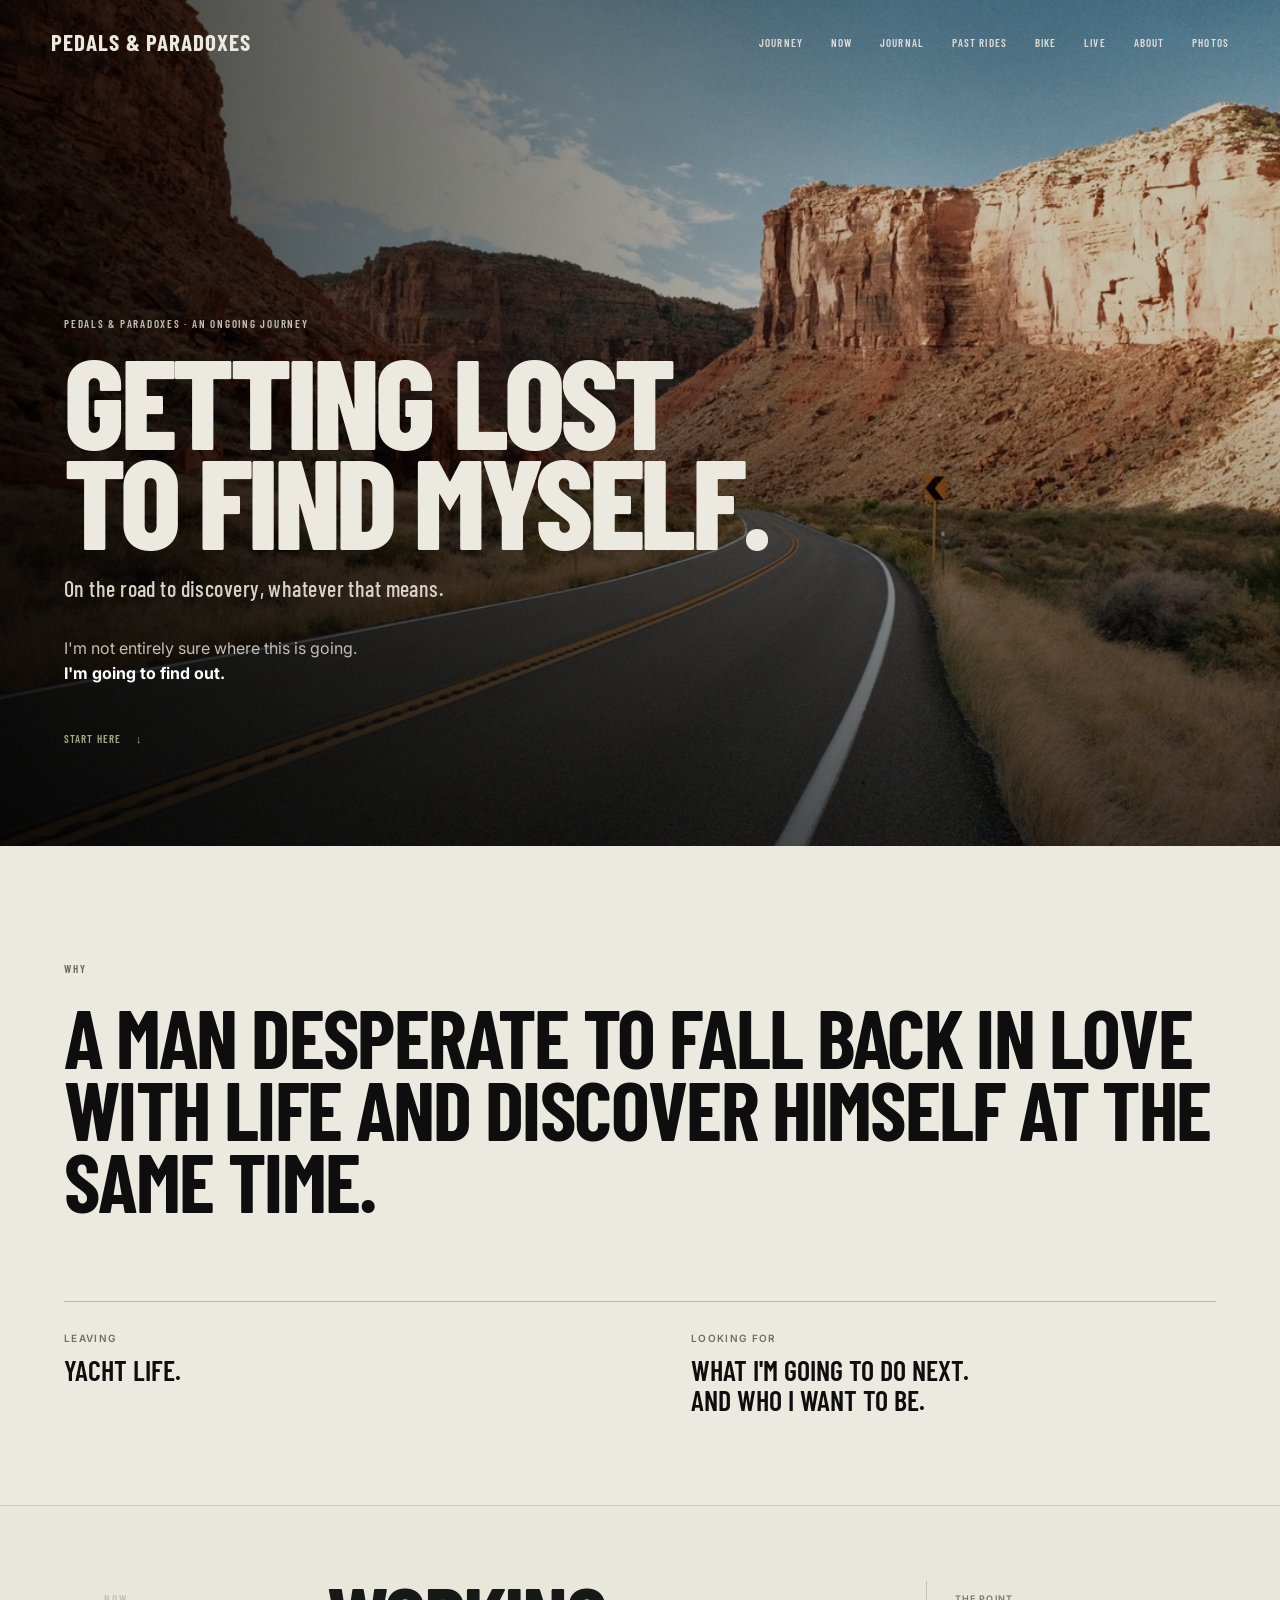
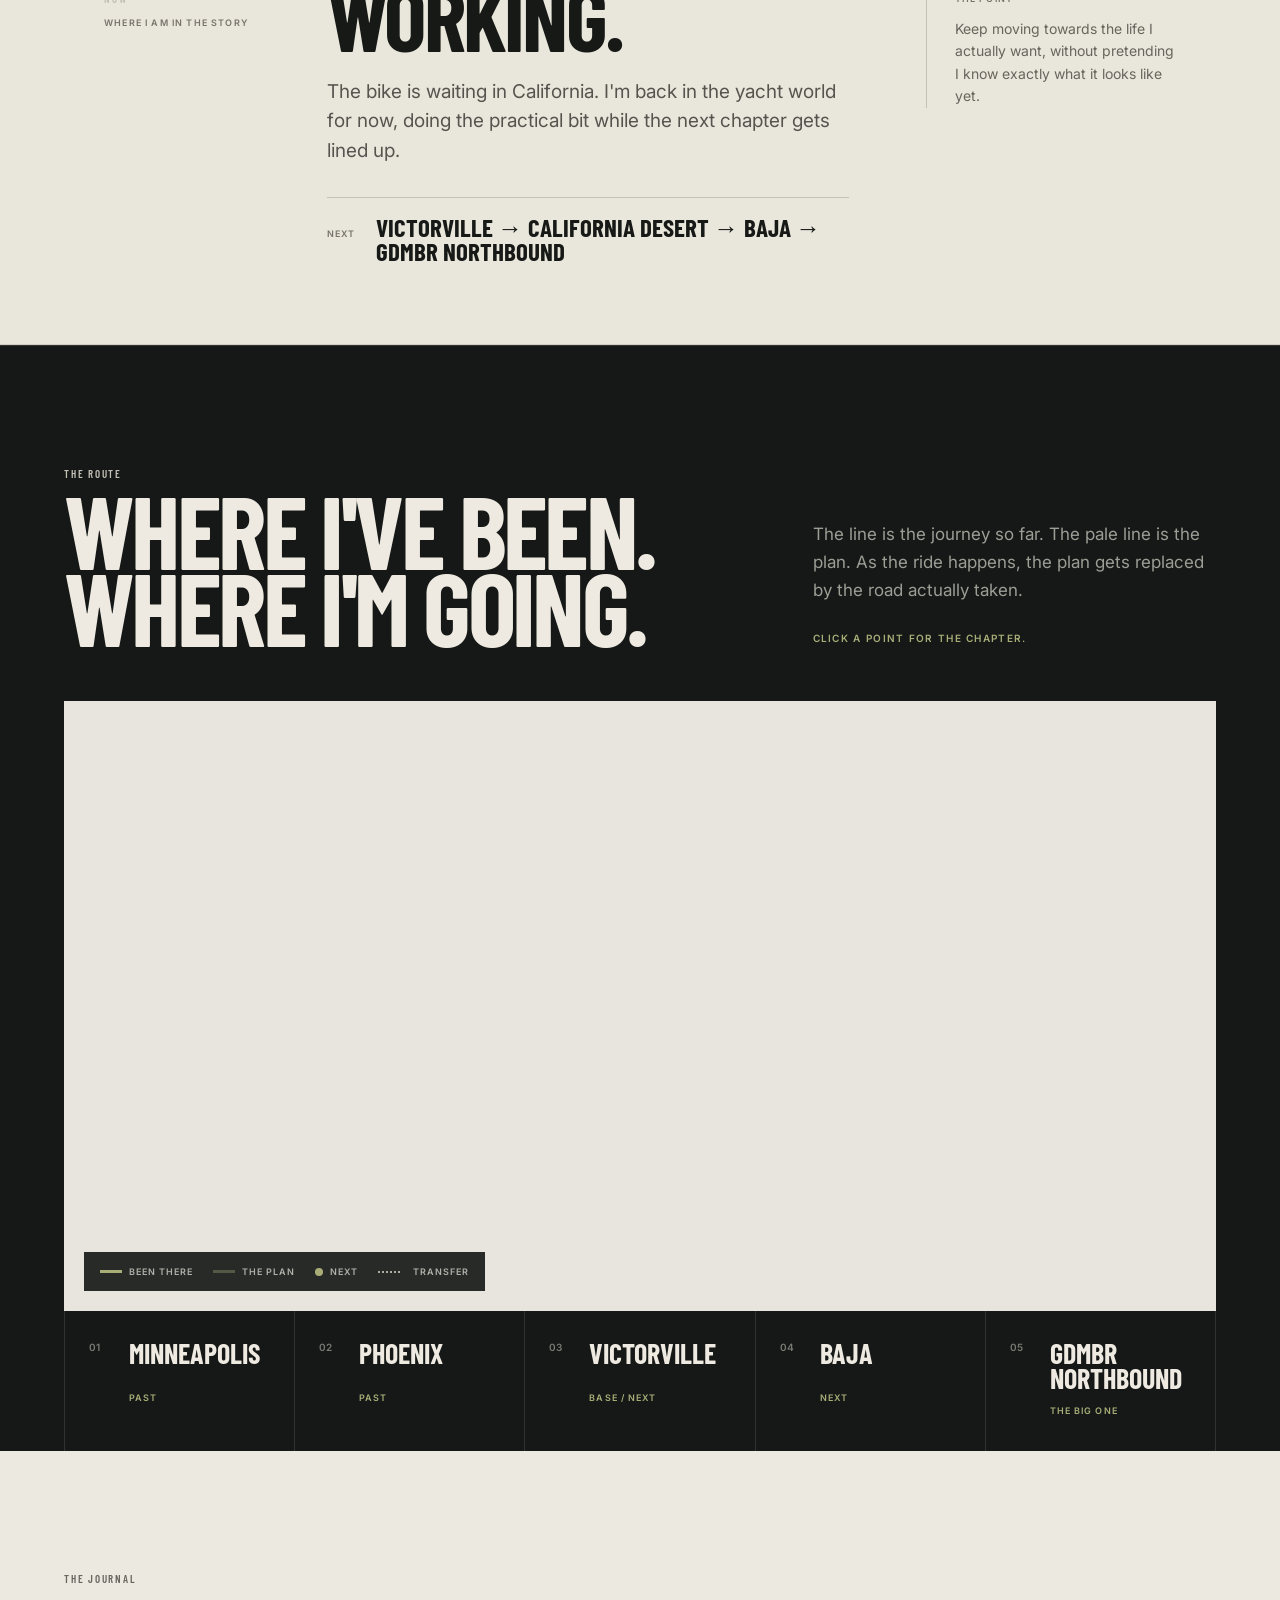
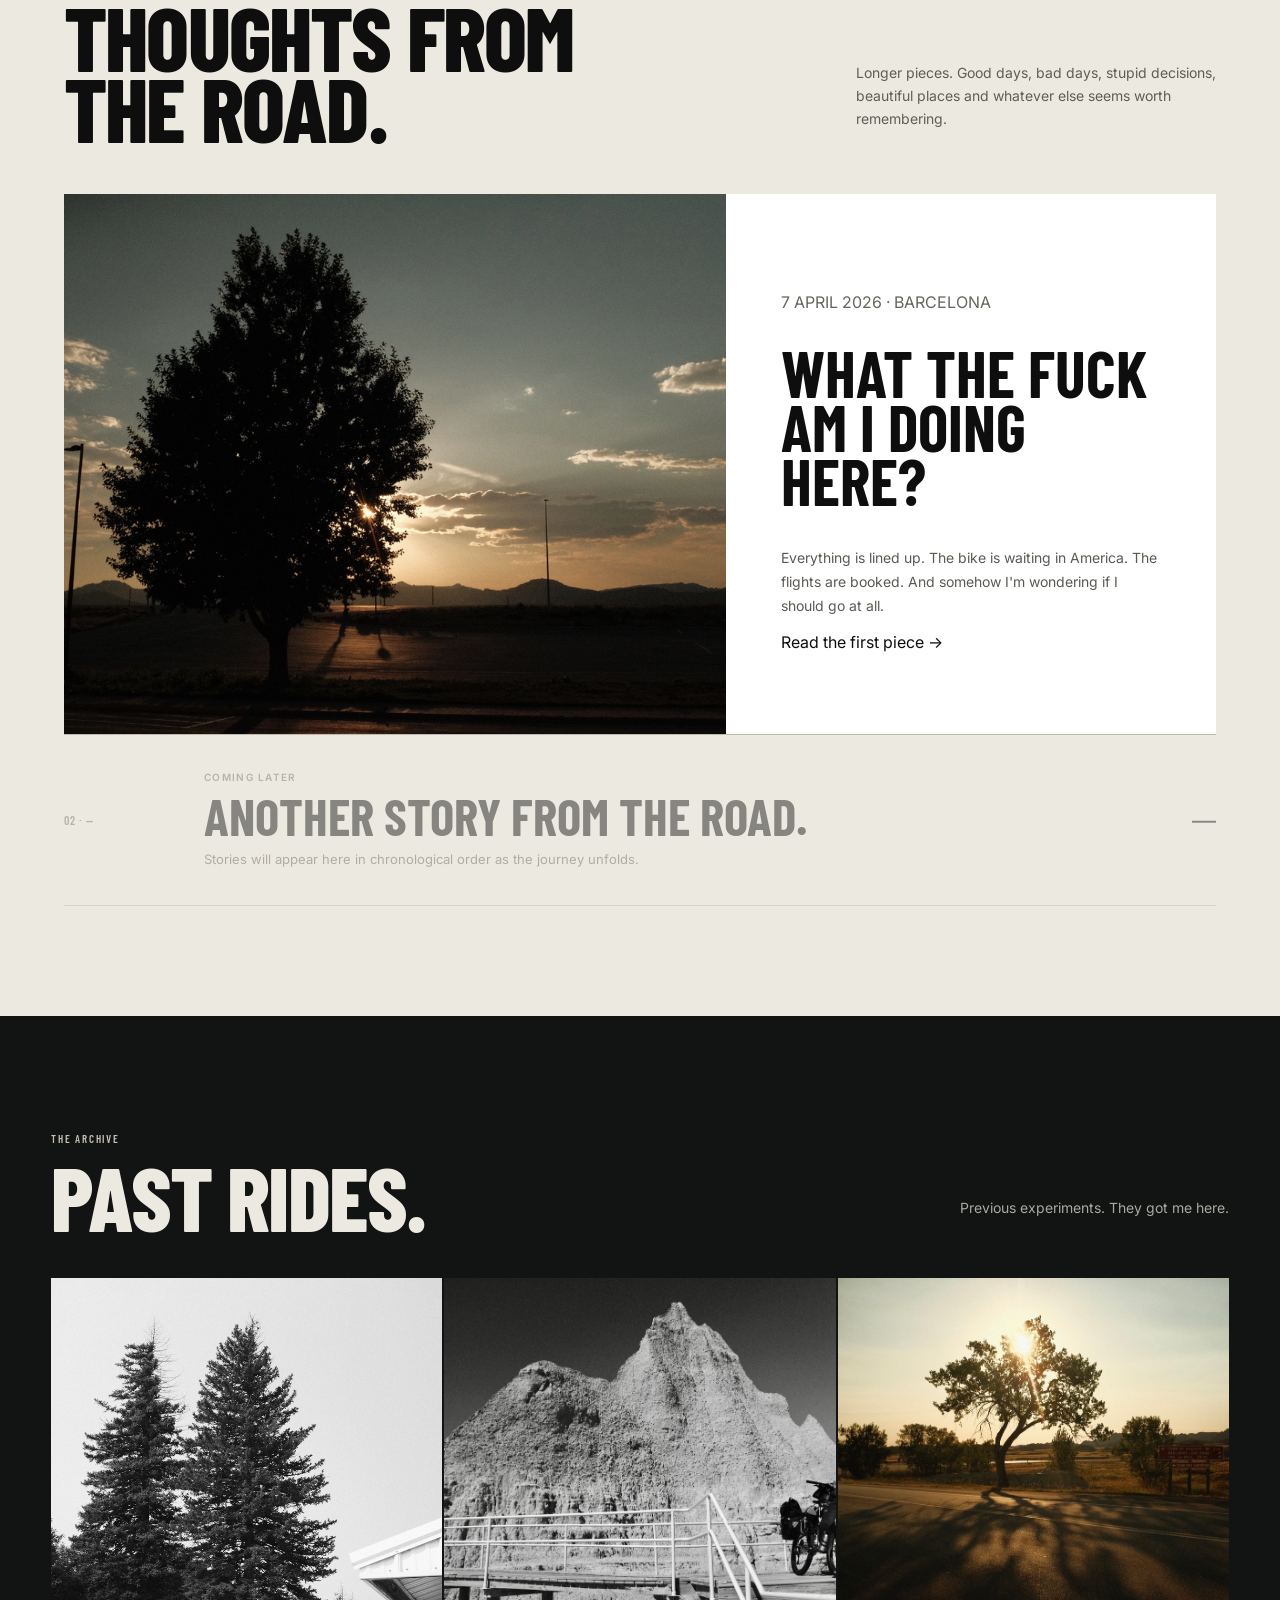
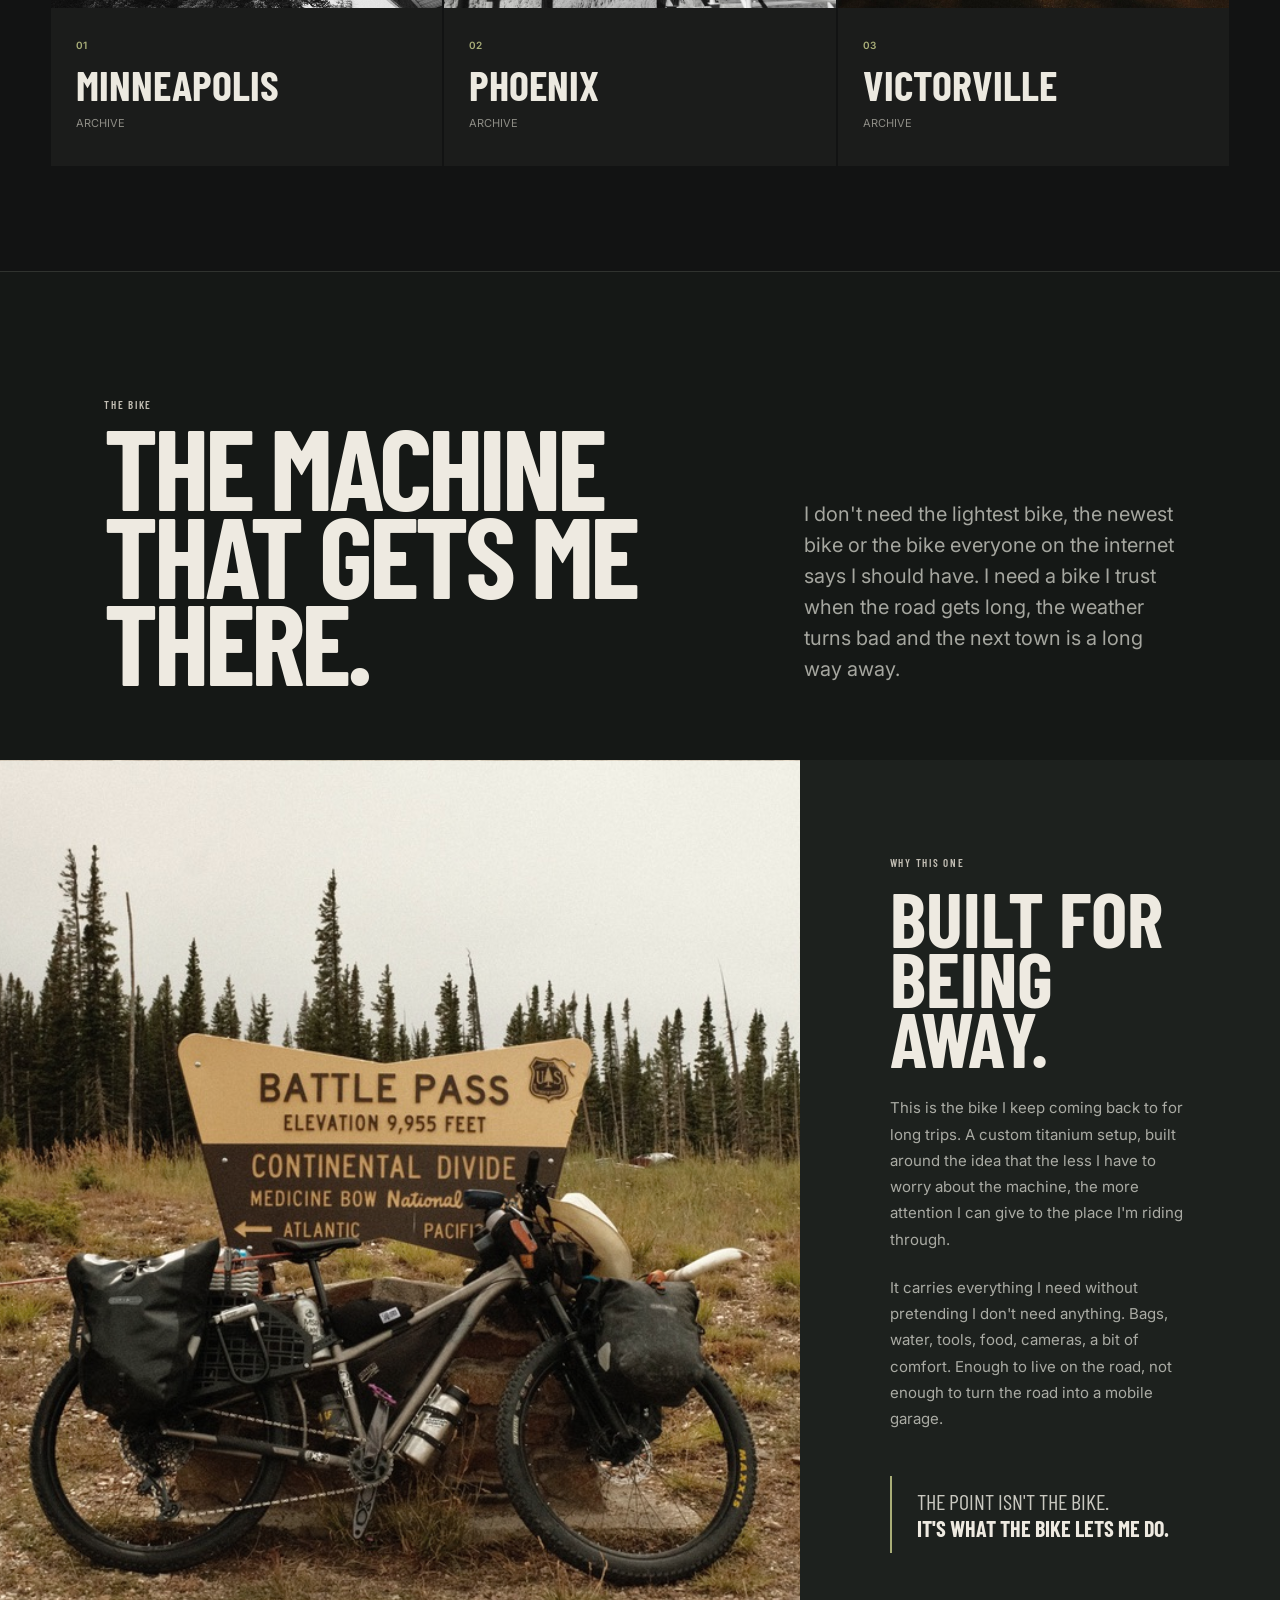
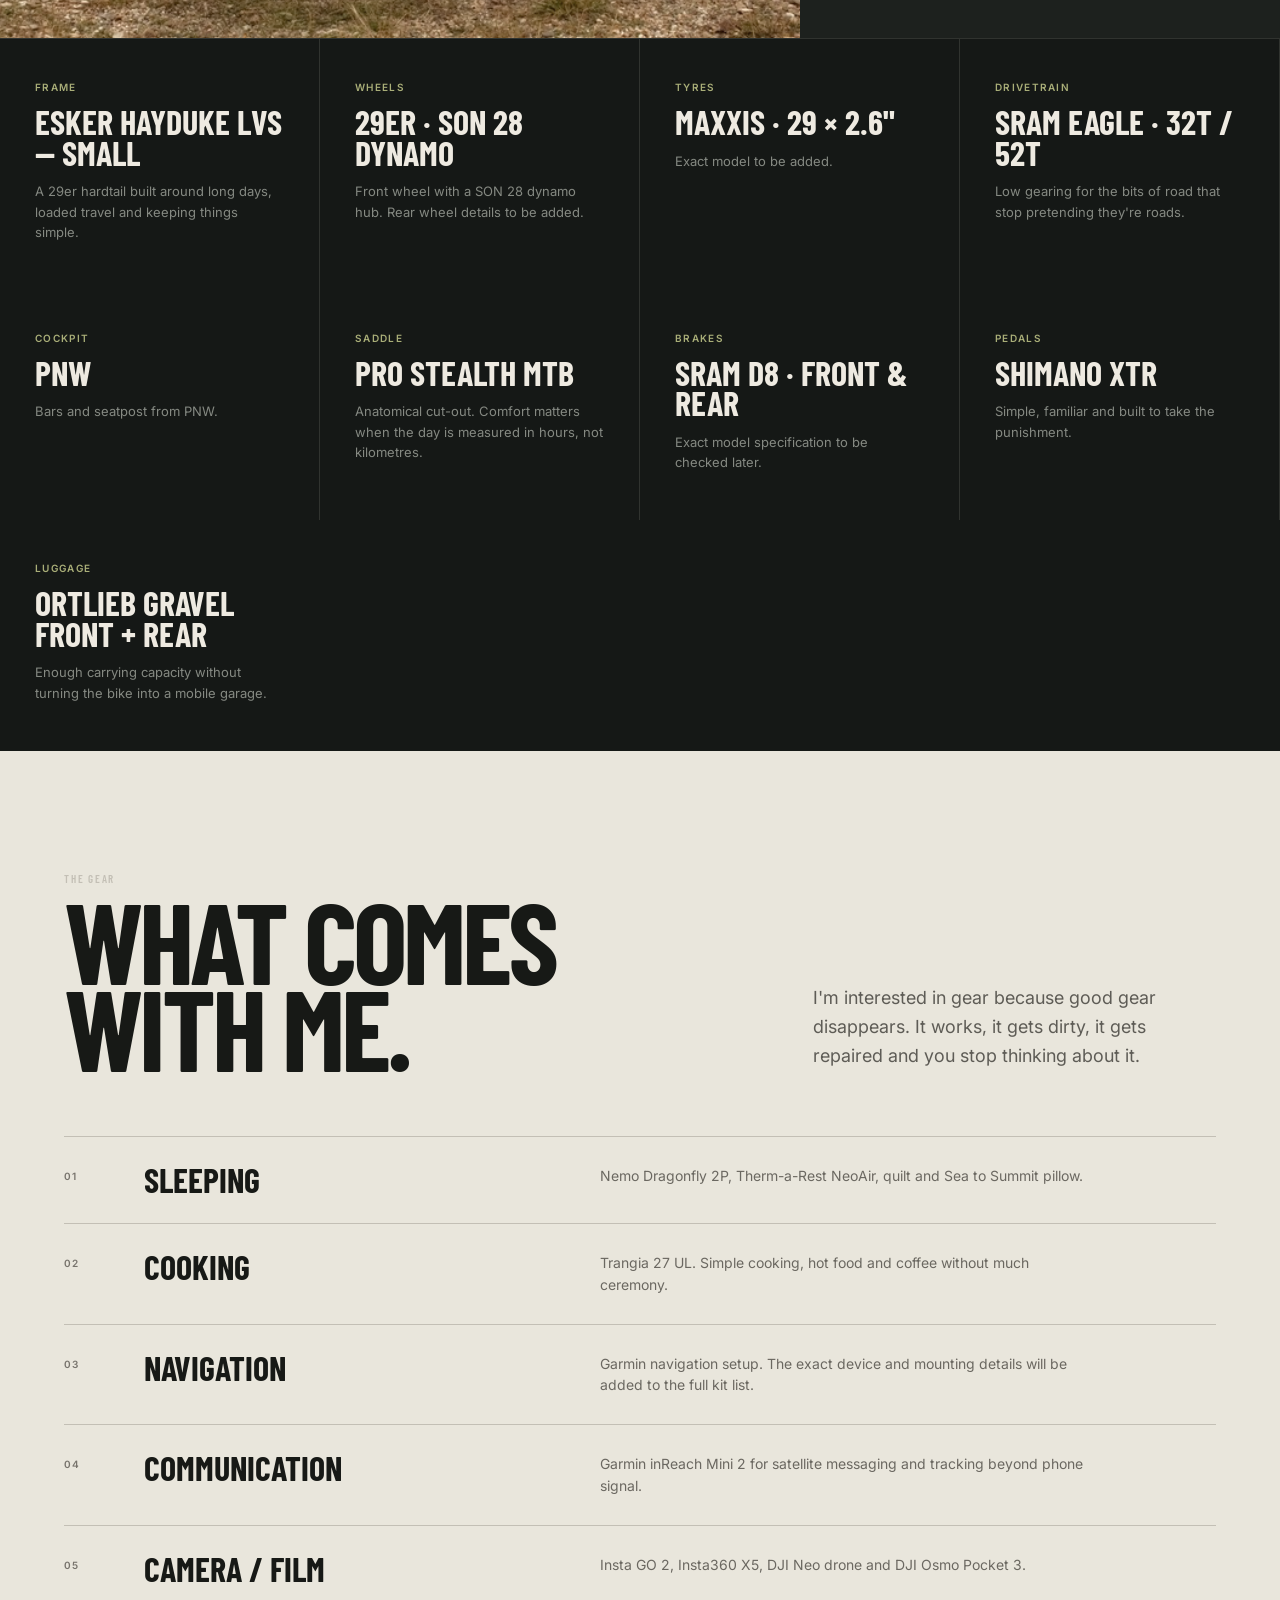
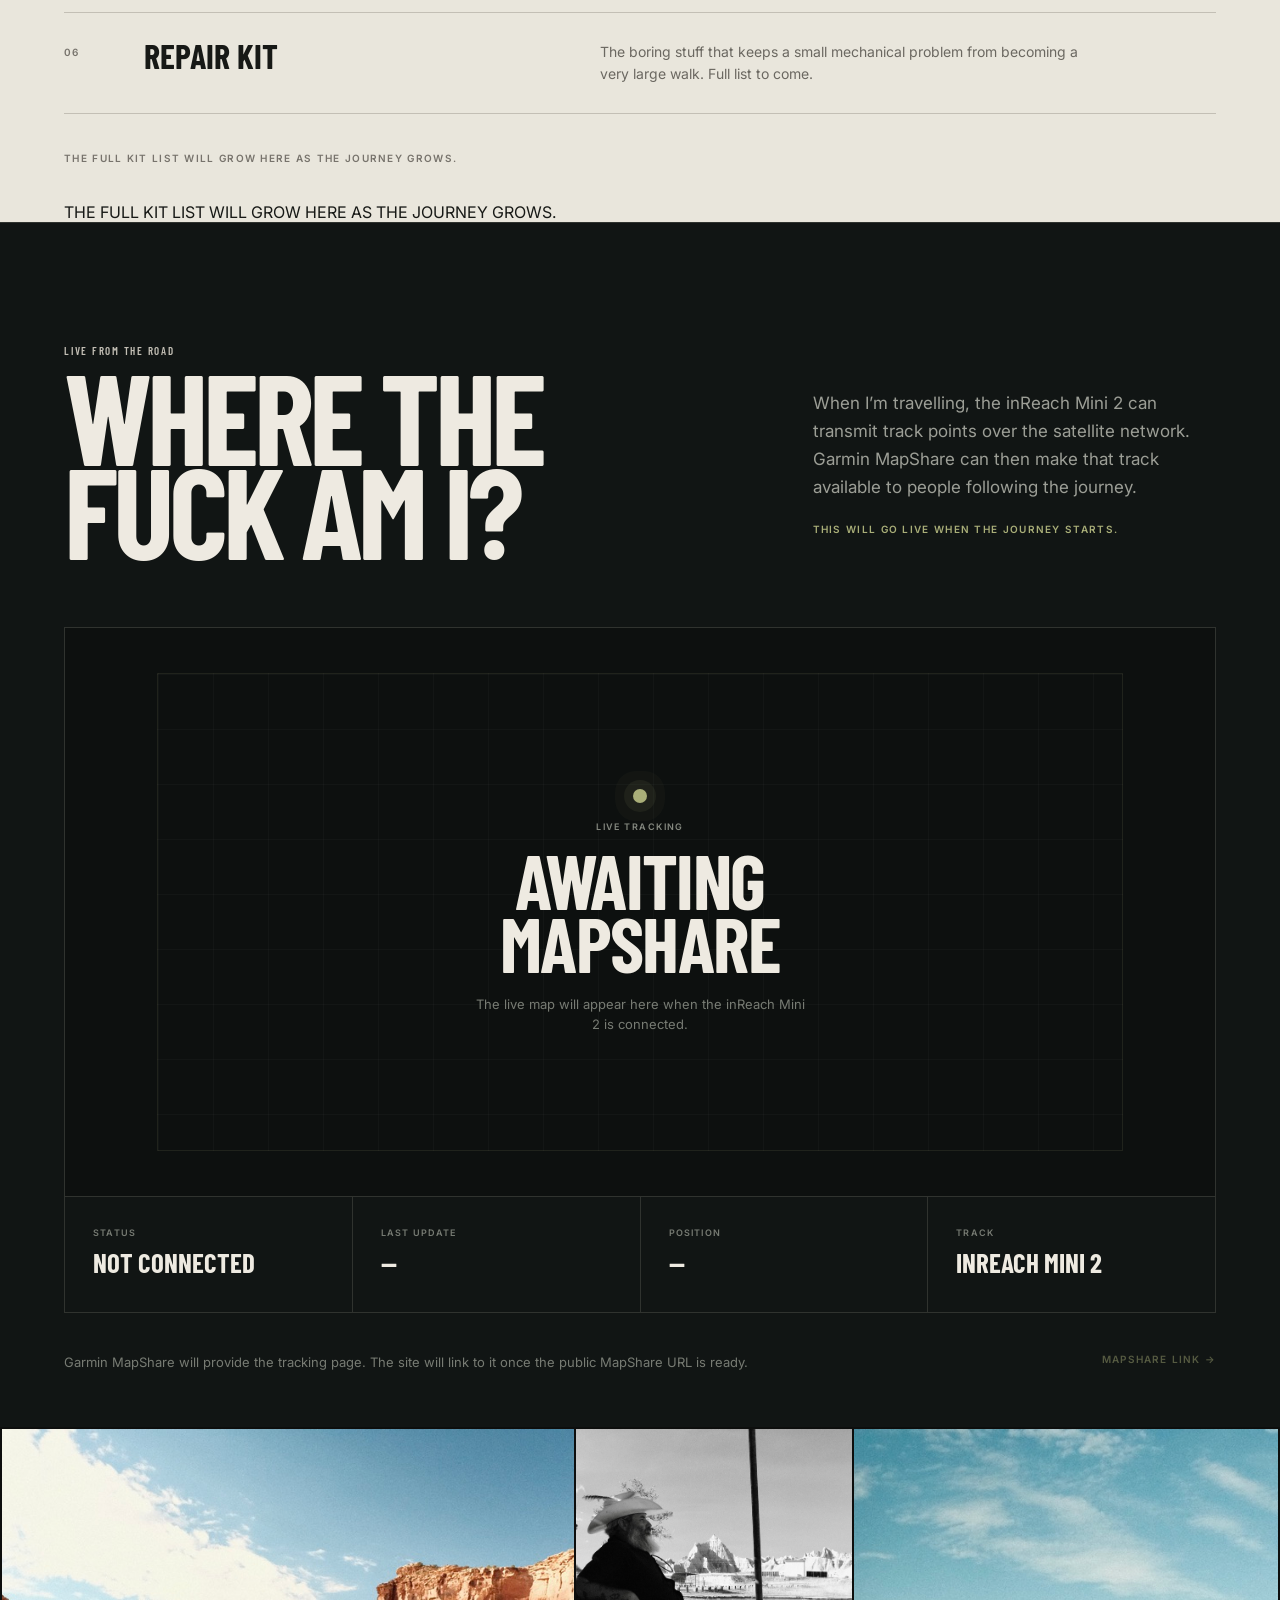
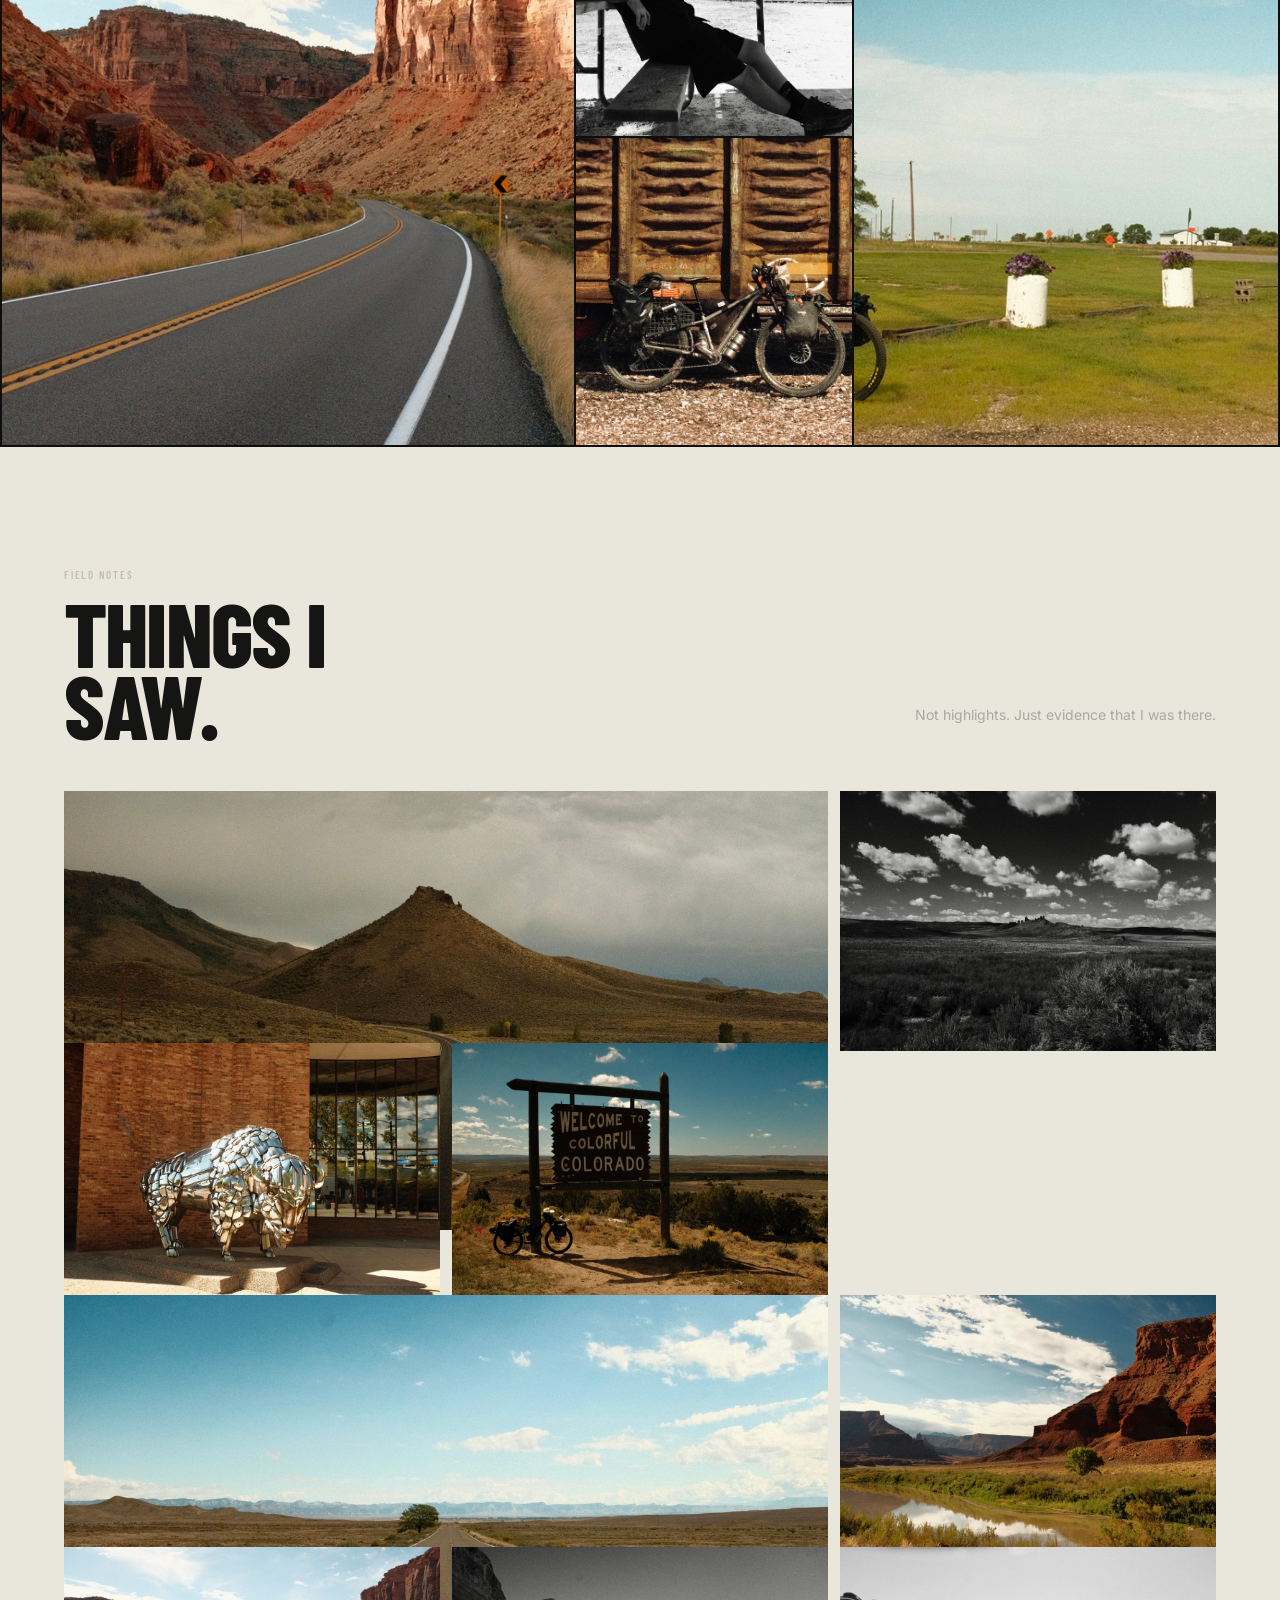
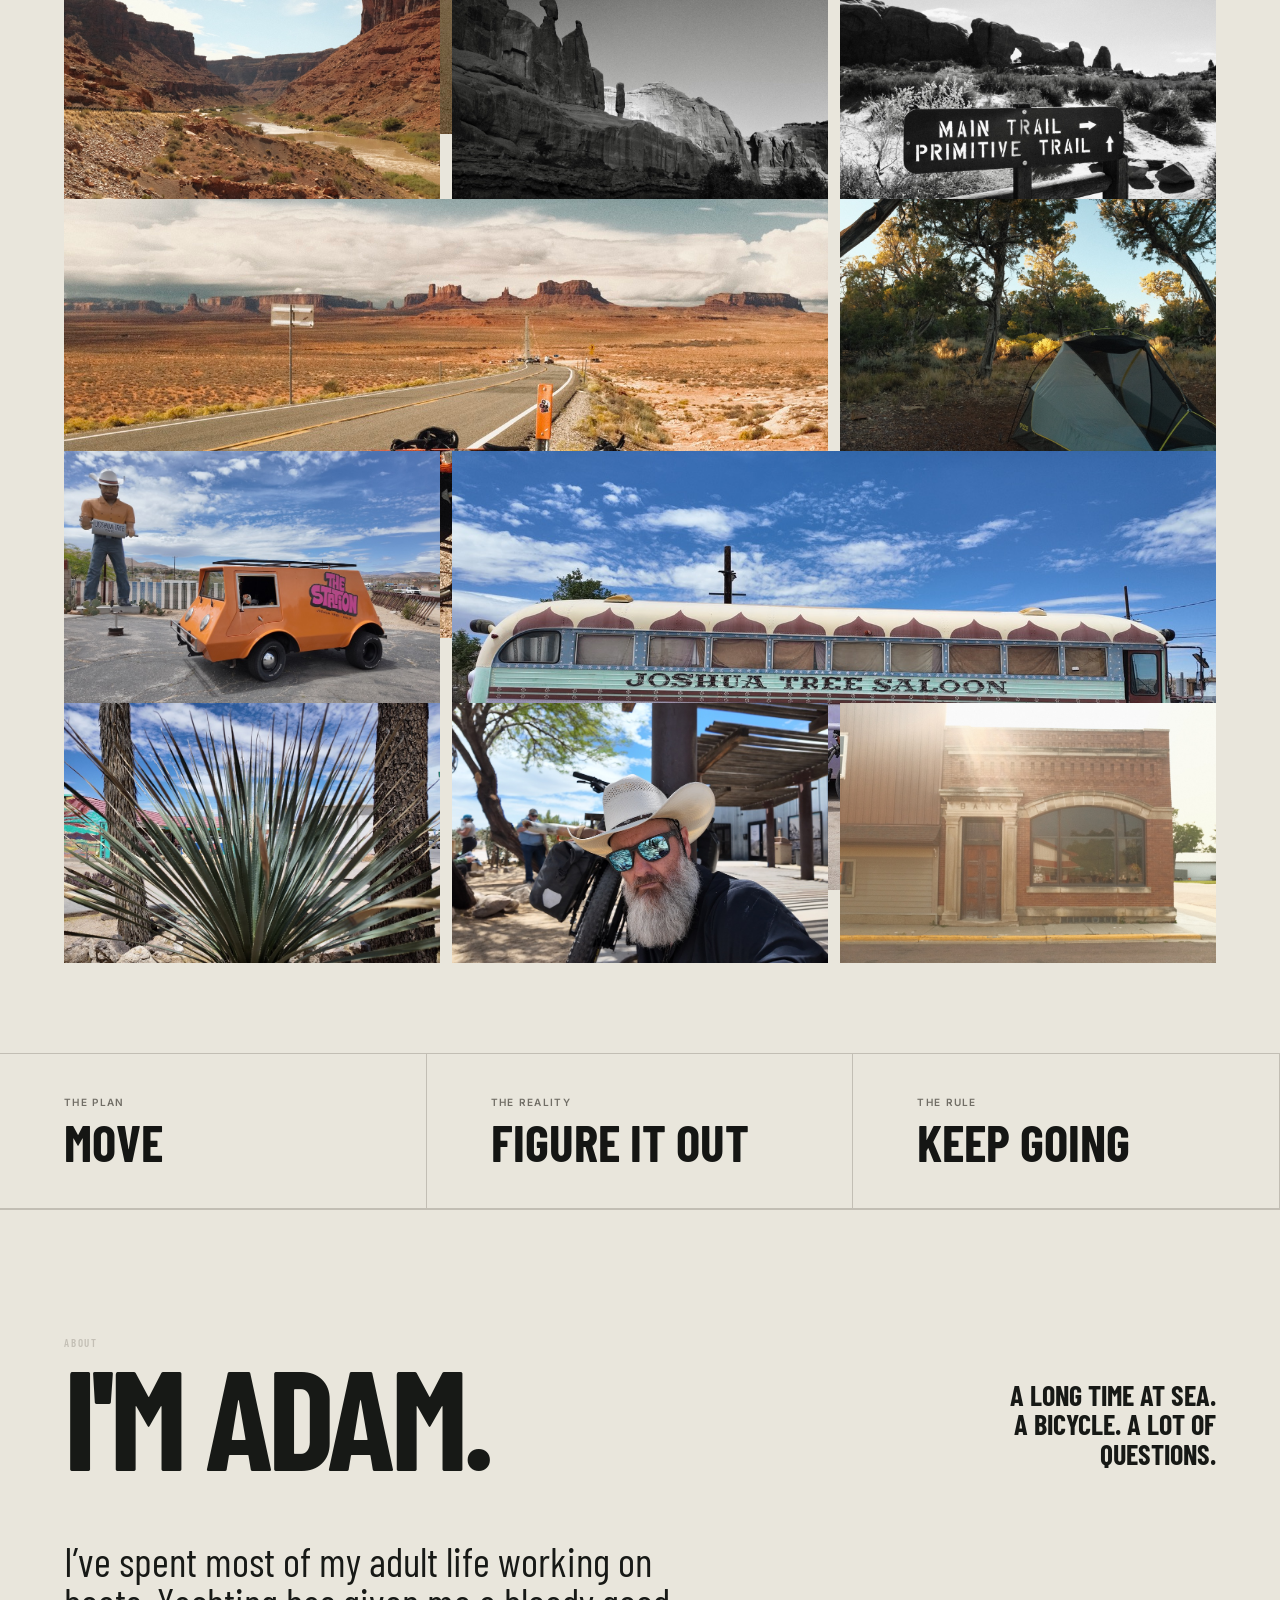
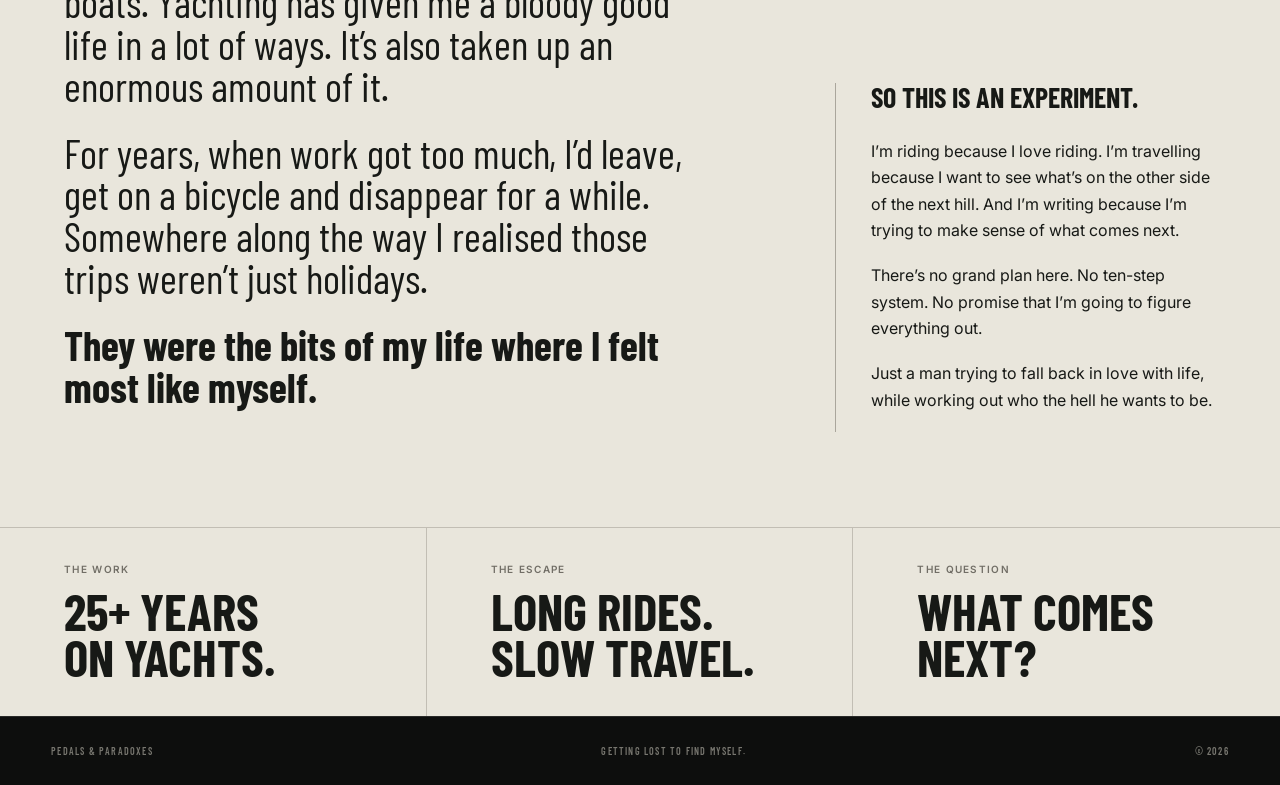
==== index.html @ 7062d507 "v15wis" ====
<!doctype html>
<html lang="en">
<head>
<meta charset="utf-8">
<meta name="viewport" content="width=device-width,initial-scale=1">
<title>Pedals & Paradoxes — Getting Lost to Find Myself</title>
<meta name="description" content="I'm not entirely sure where this is going. I'm going to find out.">
<link rel="stylesheet" href="styles.css">

<link rel="stylesheet" href="https://unpkg.com/leaflet@1.9.4/dist/leaflet.css" integrity="sha256-p4NxAoJBhIIN+hmNHrzRCf9tD/miZyoHS5obTRR9BMY=" crossorigin=""/>
<script src="https://unpkg.com/leaflet@1.9.4/dist/leaflet.js" integrity="sha256-20nQCchB9co0qIjJZRGuk2/Z9VM+kNiyxNV1lvTlZBo=" crossorigin=""></script>

<style>
/* Expanded What I Saw gallery */
.field-grid.expanded-field-grid{
  display:grid;
  grid-template-columns:repeat(3,minmax(0,1fr));
  gap:12px;
}
.expanded-field-grid .field-photo{
  width:100%;
  min-height:260px;
  aspect-ratio:3/2;
  border:0;
  padding:0;
  cursor:pointer;
  background-position:center;
  background-size:cover;
  background-repeat:no-repeat;
  transition:opacity .2s ease,transform .2s ease;
}
.expanded-field-grid .field-photo:hover{opacity:.9;transform:scale(.995)}
.expanded-field-grid .field-photo.wide{grid-column:span 2;aspect-ratio:2/1.15}
.expanded-field-grid .field-photo.tall{grid-row:span 2;aspect-ratio:auto;min-height:532px}
@media(max-width:900px){
  .field-grid.expanded-field-grid{grid-template-columns:repeat(2,minmax(0,1fr))}
  .expanded-field-grid .field-photo.tall{min-height:400px}
}
@media(max-width:600px){
  .field-grid.expanded-field-grid{grid-template-columns:1fr}
  .expanded-field-grid .field-photo.wide{grid-column:auto}
  .expanded-field-grid .field-photo.tall{grid-row:auto;min-height:0}
}
</style>
</head>
<body>
<header class="header">
  <a class="logo" href="#top">PEDALS &amp; PARADOXES</a>
  <nav>
    <a href="#journey-map">Journey</a>
    <a href="#now">Now</a>
    <a href="#journal">Journal</a>
    <a href="#past">Past Rides</a>
    <a href="#bike">Bike</a>
    <a href="#live">Live</a>
    <a href="#about">About</a><a href="#photos">Photos</a>
  </nav>
  <button class="menu" aria-label="Toggle menu" aria-expanded="false">MENU</button>
</header>

<main id="top">
<section class="hero">
  <div class="hero-bg"></div><div class="hero-shade"></div>
  <div class="hero-copy">
    <div class="eyebrow">PEDALS &amp; PARADOXES · AN ONGOING JOURNEY</div>
    <h1>Getting lost<br>to find myself.</h1>
    <p class="subhead">On the road to discovery, whatever that means.</p>
    <p class="intro">I'm not entirely sure where this is going.<br><strong>I'm going to find out.</strong></p>
    <a class="scroll" href="#journey-map">Start here <span>↓</span></a>
  </div>
</section>

<section class="manifesto">
  <p class="eyebrow">Why</p>
  <div class="manifesto-text">
    <p>A man desperate to fall back in love with life and discover himself at the same time.</p>
  </div>
  <div class="split-copy">
    <div><span class="label">LEAVING</span><strong>Yacht life.</strong></div>
    <div><span class="label">LOOKING FOR</span><strong>What I'm going to do next.<br>And who I want to be.</strong></div>
  </div>
</section>
<section class="now" id="now">
  <div class="now-grid">
    <div class="now-label"><p class="eyebrow">Now</p><span>WHERE I AM IN THE STORY</span></div>
    <div class="now-main">
      <p class="now-status">Working.</p>
      <p class="now-copy">The bike is waiting in California. I'm back in the yacht world for now, doing the practical bit while the next chapter gets lined up.</p>
      <div class="now-next">
        <span>NEXT</span>
        <strong>Victorville → California desert → Baja → GDMBR Northbound</strong>
      </div>
    </div>
    <div class="now-side">
      <span>THE POINT</span>
      <p>Keep moving towards the life I actually want, without pretending I know exactly what it looks like yet.</p>
    </div>
  </div>
</section>


<section id="journey-map" class="real-route">
  <div class="route-head">
    <div><p class="eyebrow">The route</p><h2>Where I've been.<br>Where I'm going.</h2></div>
    <div><p>The line is the journey so far. The pale line is the plan. As the ride happens, the plan gets replaced by the road actually taken.</p><span>CLICK A POINT FOR THE CHAPTER.</span></div>
  </div>

  <div class="route-map-wrap">
    <div id="route-map" aria-label="Interactive Pedals and Paradoxes journey map"></div><noscript><p class="map-fallback">The interactive map needs JavaScript. The journey is Minneapolis → Phoenix → Victorville → Baja → GDMBR Northbound.</p></noscript>
    <div class="route-legend">
      <div><i class="legend-past"></i> BEEN THERE</div>
      <div><i class="legend-plan"></i> THE PLAN</div>
      <div><i class="legend-next"></i> NEXT</div><div><i class="legend-transfer"></i> TRANSFER</div>
    </div>
  </div>

  <div class="route-chapters">
    <a href="#journal"><span>01</span><strong>Minneapolis</strong><em>PAST</em></a>
    <a href="#journey-map"><span>02</span><strong>Phoenix</strong><em>PAST</em></a>
    <a href="#journey-map"><span>03</span><strong>Victorville</strong><em>BASE / NEXT</em></a>
    <a href="#journey-map"><span>04</span><strong>Baja</strong><em>NEXT</em></a>
    <a href="#journey-map"><span>05</span><strong>GDMBR Northbound</strong><em>THE BIG ONE</em></a>
  </div>
</section>

<section class="journal" id="journal">
  <div class="journal-heading">
    <div><p class="eyebrow">The journal</p><h2>Thoughts from<br>the road.</h2></div>
    <p>Longer pieces. Good days, bad days, stupid decisions, beautiful places and whatever else seems worth remembering.</p>
  </div>
  <a class="featured-entry" href="journal/first-mile.html">
    <div class="entry-image real-photo" style="background-image:url('images/10.jpg')"></div>
    <div class="entry-copy"><p class="meta">7 APRIL 2026 · BARCELONA</p><h3>What the fuck am I doing here?</h3><p>Everything is lined up. The bike is waiting in America. The flights are booked. And somehow I'm wondering if I should go at all.</p><span>Read the first piece →</span></div>
  </a>
  <div class="journal-list">
    <div class="journal-row coming"><div class="journal-date">02 · —</div><div class="journal-row-main"><p class="meta">COMING LATER</p><h3>Another story from the road.</h3><p>Stories will appear here in chronological order as the journey unfolds.</p></div><div class="journal-arrow">—</div></div>
  </div>
</section>

<section class="past" id="past">
  <div class="section-top">
    <div><p class="eyebrow">The archive</p><h2>Past rides.</h2></div>
    <p class="section-note">Previous experiments. They got me here.</p>
  </div>
  <div class="past-grid">
    <article><div class="past-image" style="background-image:url('images/06.jpg')"></div><div class="past-copy"><span>01</span><h3>Minneapolis</h3><p>Archive</p></div></article>
    <article><div class="past-image" style="background-image:url('images/03.jpg')"></div><div class="past-copy"><span>02</span><h3>Phoenix</h3><p>Archive</p></div></article>
    <article><div class="past-image" style="background-image:url('images/08.jpg')"></div><div class="past-copy"><span>03</span><h3>Victorville</h3><p>Archive</p></div></article>
  </div>
</section>

<section class="feature-sections">
  <section id="bike" class="bike-page">
  <div class="bike-head">
    <div>
      <p class="eyebrow">The bike</p>
      <h2>The machine<br>that gets me there.</h2>
    </div>
    <p class="bike-intro">I don't need the lightest bike, the newest bike or the bike everyone on the internet says I should have. I need a bike I trust when the road gets long, the weather turns bad and the next town is a long way away.</p>
  </div>

  <div class="bike-hero-grid">
    <div class="bike-hero-image" style="background-image:url('[data-uri]')"></div>
    <div class="bike-story">
      <p class="eyebrow">Why this one</p>
      <h3>Built for<br>being away.</h3>
      <p>This is the bike I keep coming back to for long trips. A custom titanium setup, built around the idea that the less I have to worry about the machine, the more attention I can give to the place I'm riding through.</p>
      <p>It carries everything I need without pretending I don't need anything. Bags, water, tools, food, cameras, a bit of comfort. Enough to live on the road, not enough to turn the road into a mobile garage.</p>
      <p class="bike-quote">The point isn't the bike.<br><strong>It's what the bike lets me do.</strong></p>
    </div>
  </div>

  <div class="bike-specs">
    <div><span>FRAME</span><strong>Esker Hayduke LVS — Small</strong><p>A 29er hardtail built around long days, loaded travel and keeping things simple.</p></div>
    <div><span>WHEELS</span><strong>29er · SON 28 dynamo</strong><p>Front wheel with a SON 28 dynamo hub. Rear wheel details to be added.</p></div>
    <div><span>TYRES</span><strong>Maxxis · 29 × 2.6"</strong><p>Exact model to be added.</p></div>
    <div><span>DRIVETRAIN</span><strong>SRAM Eagle · 32T / 52T</strong><p>Low gearing for the bits of road that stop pretending they're roads.</p></div>
    <div><span>COCKPIT</span><strong>PNW</strong><p>Bars and seatpost from PNW.</p></div>
    <div><span>SADDLE</span><strong>Pro Stealth MTB</strong><p>Anatomical cut-out. Comfort matters when the day is measured in hours, not kilometres.</p></div>
    <div><span>BRAKES</span><strong>SRAM D8 · front &amp; rear</strong><p>Exact model specification to be checked later.</p></div>
    <div><span>PEDALS</span><strong>Shimano XTR</strong><p>Simple, familiar and built to take the punishment.</p></div>
    <div><span>LUGGAGE</span><strong>Ortlieb Gravel Front + Rear</strong><p>Enough carrying capacity without turning the bike into a mobile garage.</p></div>
  </div>

  <div class="gear-section" id="gear">
    <div class="gear-heading">
      <div><p class="eyebrow">The gear</p><h3>What comes<br>with me.</h3></div>
      <p>I'm interested in gear because good gear disappears. It works, it gets dirty, it gets repaired and you stop thinking about it.</p>
    </div>
    <div class="gear-list">
      <div class="gear-row"><span>01</span><strong>Sleeping</strong><p>Nemo Dragonfly 2P, Therm-a-Rest NeoAir, quilt and Sea to Summit pillow.</p></div>
      <div class="gear-row"><span>02</span><strong>Cooking</strong><p>Trangia 27 UL. Simple cooking, hot food and coffee without much ceremony.</p></div>
      <div class="gear-row"><span>03</span><strong>Navigation</strong><p>Garmin navigation setup. The exact device and mounting details will be added to the full kit list.</p></div>
      <div class="gear-row"><span>04</span><strong>Communication</strong><p>Garmin inReach Mini 2 for satellite messaging and tracking beyond phone signal.</p></div>
      <div class="gear-row"><span>05</span><strong>Camera / film</strong><p>Insta GO 2, Insta360 X5, DJI Neo drone and DJI Osmo Pocket 3.</p></div>
      <div class="gear-row"><span>06</span><strong>Repair kit</strong><p>The boring stuff that keeps a small mechanical problem from becoming a very large walk. Full list to come.</p></div>
    </div>
    <div class="gear-footer">THE FULL KIT LIST WILL GROW HERE AS THE JOURNEY GROWS.</div>THE FULL KIT LIST WILL GROW HERE AS THE JOURNEY GROWS.</div>
  </div>
</section>


<section id="live" class="live-page">
  <div class="live-head">
    <div><p class="eyebrow">Live from the road</p><h2>Where the<br>fuck am I?</h2></div>
    <div class="live-copy">
      <p>When I’m travelling, the inReach Mini 2 can transmit track points over the satellite network. Garmin MapShare can then make that track available to people following the journey.</p>
      <p class="live-note">THIS WILL GO LIVE WHEN THE JOURNEY STARTS.</p>
    </div>
  </div>
  <div class="live-map live-awaiting" aria-label="Live tracking is not connected yet">
    <div class="live-awaiting-inner">
      <div class="live-pulse" aria-hidden="true"></div>
      <span>LIVE TRACKING</span>
      <strong>AWAITING MAPSHARE</strong>
      <p>The live map will appear here when the inReach Mini 2 is connected.</p>
    </div>
  </div>
  <div class="live-stats">
    <div><span>STATUS</span><strong>NOT CONNECTED</strong></div><div><span>LAST UPDATE</span><strong>—</strong></div>
    <div><span>POSITION</span><strong>—</strong></div><div><span>TRACK</span><strong>INREACH MINI 2</strong></div>
  </div>
  <div class="live-footer"><p>Garmin MapShare will provide the tracking page. The site will link to it once the public MapShare URL is ready.</p><a href="#" onclick="return false;" aria-disabled="true">MAPSHARE LINK →</a></div>
</section>
</section>

<section class="photo-strip">
  <div class="photo-wide" style="background-image:url('images/01.jpg')"></div>
  <div class="photo-stack"><div style="background-image:url('images/04.jpg')"></div><div style="background-image:url('images/05.jpg')"></div></div>
  <div class="photo-wide photo-wide-alt" style="background-image:url('images/13.jpg')"></div>
</section>

<section class="field-notes" id="photos">
  <div class="section-top"><div><p class="eyebrow">Field notes</p><h2>Things I<br>saw.</h2></div><p class="section-note">Not highlights. Just evidence that I was there.</p></div>
  <div class="field-grid expanded-field-grid">
    <button class="field-photo wide" data-full="images/what-i-saw-01.jpg" style="background-image:url('images/what-i-saw-01.jpg')" aria-label="Open photograph of an empty road through high desert"></button>
    <button class="field-photo" data-full="images/what-i-saw-02.jpg" style="background-image:url('images/what-i-saw-02.jpg')" aria-label="Open black and white photograph of desert landscape"></button>
    <button class="field-photo" data-full="images/what-i-saw-03.jpg" style="background-image:url('images/what-i-saw-03.jpg')" aria-label="Open photograph of a buffalo sculpture in the city"></button>
    <button class="field-photo" data-full="images/what-i-saw-04.jpg" style="background-image:url('images/what-i-saw-04.jpg')" aria-label="Open photograph of a Colorado roadside sign and bicycle"></button>
    <button class="field-photo wide" data-full="images/what-i-saw-05.jpg" style="background-image:url('images/what-i-saw-05.jpg')" aria-label="Open photograph of a long road across the high desert"></button>
    <button class="field-photo" data-full="images/what-i-saw-06.jpg" style="background-image:url('images/what-i-saw-06.jpg')" aria-label="Open photograph of red canyon cliffs and river"></button>
    <button class="field-photo" data-full="images/what-i-saw-07.jpg" style="background-image:url('images/what-i-saw-07.jpg')" aria-label="Open photograph of a red rock canyon and river valley"></button>
    <button class="field-photo" data-full="images/what-i-saw-08.jpg" style="background-image:url('images/what-i-saw-08.jpg')" aria-label="Open black and white photograph of desert rock formations"></button>
    <button class="field-photo" data-full="images/what-i-saw-09.jpg" style="background-image:url('images/what-i-saw-09.jpg')" aria-label="Open black and white photograph of a desert trail sign"></button>
    <button class="field-photo wide" data-full="images/what-i-saw-10.jpg" style="background-image:url('images/what-i-saw-10.jpg')" aria-label="Open photograph of the loaded bicycle with Monument Valley in the distance"></button>
    <button class="field-photo" data-full="images/what-i-saw-11.jpg" style="background-image:url('images/what-i-saw-11.jpg')" aria-label="Open photograph of a campsite and tent among desert trees"></button>
    <button class="field-photo" data-full="images/what-i-saw-12.jpg" style="background-image:url('images/what-i-saw-12.jpg')" aria-label="Open photograph of a roadside sculpture and orange van in Joshua Tree"></button>
    <button class="field-photo wide" data-full="images/what-i-saw-13.jpg" style="background-image:url('images/what-i-saw-13.jpg')" aria-label="Open photograph of the Joshua Tree Saloon bus and loaded bicycle"></button>
    <button class="field-photo" data-full="images/what-i-saw-14.jpg" style="background-image:url('images/what-i-saw-14.jpg')" aria-label="Open photograph of a desert plant and street corner"></button>
    <button class="field-photo" data-full="images/what-i-saw-15.jpg" style="background-image:url('images/what-i-saw-15.jpg')" aria-label="Open self portrait beside the loaded bicycle"></button>
    <button class="field-photo" data-full="images/what-i-saw-16.jpg" style="background-image:url('images/what-i-saw-16.jpg')" aria-label="Open photograph of a historic brick bank building"></button>
  </div>
</section>
<div class="lightbox" aria-hidden="true"><button class="lightbox-close" aria-label="Close photograph">×</button><img src="" alt=""></div>

<section class="snapshot">
<div><span>THE PLAN</span><strong>MOVE</strong></div>
<div><span>THE REALITY</span><strong>FIGURE IT OUT</strong></div>
<div><span>THE RULE</span><strong>KEEP GOING</strong></div>
</section>

<section class="about" id="about">
  <div class="about-top">
    <div>
      <p class="eyebrow">About</p>
      <h2>I'm Adam.</h2>
    </div>
    <p class="about-kicker">A long time at sea.<br>A bicycle. A lot of questions.</p>
  </div>

  <div class="about-body">
    <div class="about-lead">
      <p>I’ve spent most of my adult life working on boats. Yachting has given me a bloody good life in a lot of ways. It’s also taken up an enormous amount of it.</p>
      <p>For years, when work got too much, I’d leave, get on a bicycle and disappear for a while. Somewhere along the way I realised those trips weren’t just holidays.</p>
      <p><strong>They were the bits of my life where I felt most like myself.</strong></p>
    </div>
    <div class="about-side">
      <p>So this is an experiment.</p>
      <p>I’m riding because I love riding. I’m travelling because I want to see what’s on the other side of the next hill. And I’m writing because I’m trying to make sense of what comes next.</p>
      <p>There’s no grand plan here. No ten-step system. No promise that I’m going to figure everything out.</p>
      <p>Just a man trying to fall back in love with life, while working out who the hell he wants to be.</p>
    </div>
  </div>

  <div class="about-bottom">
    <div><span>THE WORK</span><strong>25+ years<br>on yachts.</strong></div>
    <div><span>THE ESCAPE</span><strong>Long rides.<br>Slow travel.</strong></div>
    <div><span>THE QUESTION</span><strong>What comes<br>next?</strong></div>
  </div>
</section>
</main>

<footer>
  <div>PEDALS &amp; PARADOXES</div>
  <div>GETTING LOST TO FIND MYSELF.</div>
  <div>© 2026</div>
</footer>

<script>
const menu=document.querySelector('.menu');
const nav=document.querySelector('nav');
menu.addEventListener('click',()=>{const open=nav.classList.toggle('open');menu.setAttribute('aria-expanded',String(open));});
nav.querySelectorAll('a').forEach(a=>a.addEventListener('click',()=>nav.classList.remove('open')));
const lightbox=document.querySelector('.lightbox');
const lightboxImg=lightbox.querySelector('img');
document.querySelectorAll('.field-photo').forEach(btn=>btn.addEventListener('click',()=>{lightboxImg.src=btn.dataset.full;lightbox.classList.add('open');lightbox.setAttribute('aria-hidden','false')}));
function closeLightbox(){lightbox.classList.remove('open');lightbox.setAttribute('aria-hidden','true');lightboxImg.src=''}
lightbox.addEventListener('click',e=>{if(e.target===lightbox||e.target.classList.contains('lightbox-close'))closeLightbox()});
document.addEventListener('keydown',e=>{if(e.key==='Escape')closeLightbox()});
</script>

<script>
document.addEventListener('DOMContentLoaded', function () {
  const el = document.getElementById('route-map');
  if (!el || typeof L === 'undefined') return;

  const map = L.map(el, {
    zoomControl: false,
    scrollWheelZoom: false,
    dragging: true,
    attributionControl: true
  }).setView([34.7, -111.5], 4);

  L.control.zoom({position:'bottomright'}).addTo(map);

  // Quiet basemap: the map is there to give geographic context, not compete with the story.
  L.tileLayer('https://{s}.tile.openstreetmap.org/{z}/{x}/{y}.png', {
    attribution: '&copy; <a href="https://www.openstreetmap.org/copyright" target="_blank" rel="noopener">OpenStreetMap</a> contributors',
    maxZoom: 19,
    referrerPolicy: 'strict-origin-when-cross-origin'
  }).addTo(map);

  // Approximate planning geometry only. Replace with real GPX tracks as the journey happens.
  const past = [
    [44.9778,-93.2650],
    [43.4,-96.7],
    [41.3,-99.2],
    [39.2,-104.7],
    [36.9,-108.0],
    [34.6,-111.9],
    [33.4484,-112.0740],
    [34.54,-117.29]
  ];

  // The next ride: Victorville through the California desert, down to San Diego,
  // then south through Baja to La Paz.
  const nextRide = [
    [34.54,-117.29],
    [34.05,-116.7],
    [33.35,-116.2],
    [32.72,-117.16],
    [31.86,-116.60],
    [30.70,-115.98],
    [29.08,-114.05],
    [27.80,-113.00],
    [26.05,-111.35],
    [24.14,-110.31]
  ];

  // The return north to San Diego is a transfer, not part of the cycling route.
  const transfer = [
    [24.14,-110.31],
    [27.0,-113.8],
    [29.5,-115.0],
    [32.72,-117.16]
  ];

  const gdmbr = [
    [32.72,-117.16],
    [34.8,-116.0],
    [36.7,-114.0],
    [38.8,-111.9],
    [41.1,-111.6],
    [43.6,-111.0],
    [45.9,-110.8],
    [47.8,-113.0],
    [49.3,-114.1]
  ];

  L.polyline(past, {color:'#7f8560', weight:4, opacity:.9}).addTo(map);
  L.polyline(nextRide, {color:'#9b9d95', weight:3, opacity:.72, dashArray:'7 8'}).addTo(map);
  L.polyline(transfer, {color:'#b0aca2', weight:2, opacity:.55, dashArray:'2 8'}).addTo(map);
  L.polyline(gdmbr, {color:'#9b9d95', weight:3, opacity:.55, dashArray:'7 8'}).addTo(map);

  const chapters = [

    {name:'Minneapolis', pos:[44.9778,-93.2650], state:'PAST', cls:'past'},
    {name:'Phoenix', pos:[33.4484,-112.0740], state:'PAST', cls:'past'},
    {name:'Victorville', pos:[34.54,-117.29], state:'BASE / NEXT', cls:'next'},
    {name:'Baja', pos:[28.0,-113.2], state:'NEXT', cls:'next'},
    {name:'La Paz', pos:[24.14,-110.31], state:'NEXT', cls:'next'},
    {name:'San Diego', pos:[32.72,-117.16], state:'NEXT', cls:'next'},
    {name:'GDMBR Northbound', pos:[49.28,-114.12], state:'PLAN', cls:'plan'}
  ];

  const bounds = L.latLngBounds(chapters.map(c => c.pos));
  chapters.forEach(c => {
    const marker = L.circleMarker(c.pos, {
      radius: c.cls === 'past' ? 5 : 6,
      color:'#151816',
      weight:2,
      fillColor:'#8f956b',
      fillOpacity:c.cls === 'plan' ? .65 : 1
    }).addTo(map);
    marker.bindTooltip(c.name, {
      direction:'top',
      offset:[0,-7],
      opacity:.95,
      className:'pp-tooltip'
    });
    marker.bindPopup(
      '<div class="pp-popup"><b>'+c.name+'</b><span>'+c.state+'</span></div>'
    );
  });

  map.fitBounds(bounds, {paddingTopLeft:[35,35], paddingBottomRight:[35,35], maxZoom:5});
});
</script>
</body>
</html>
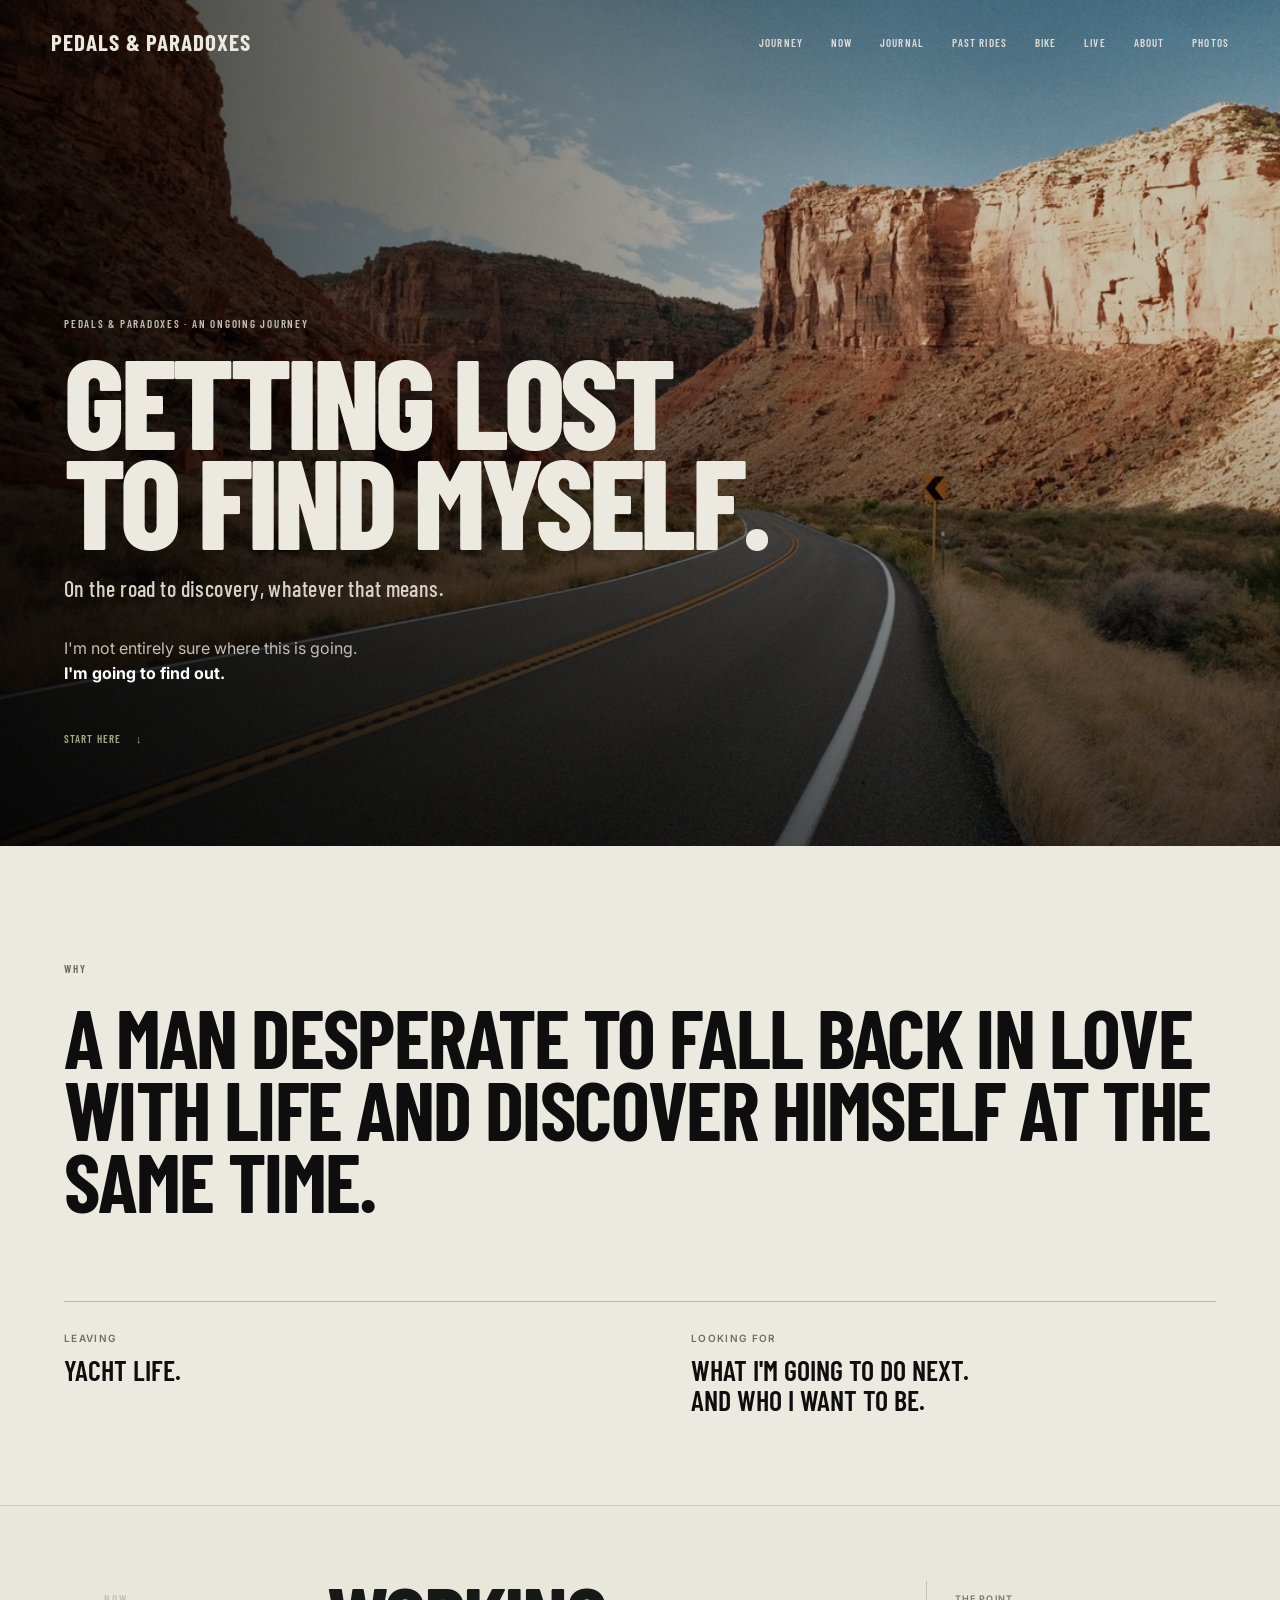
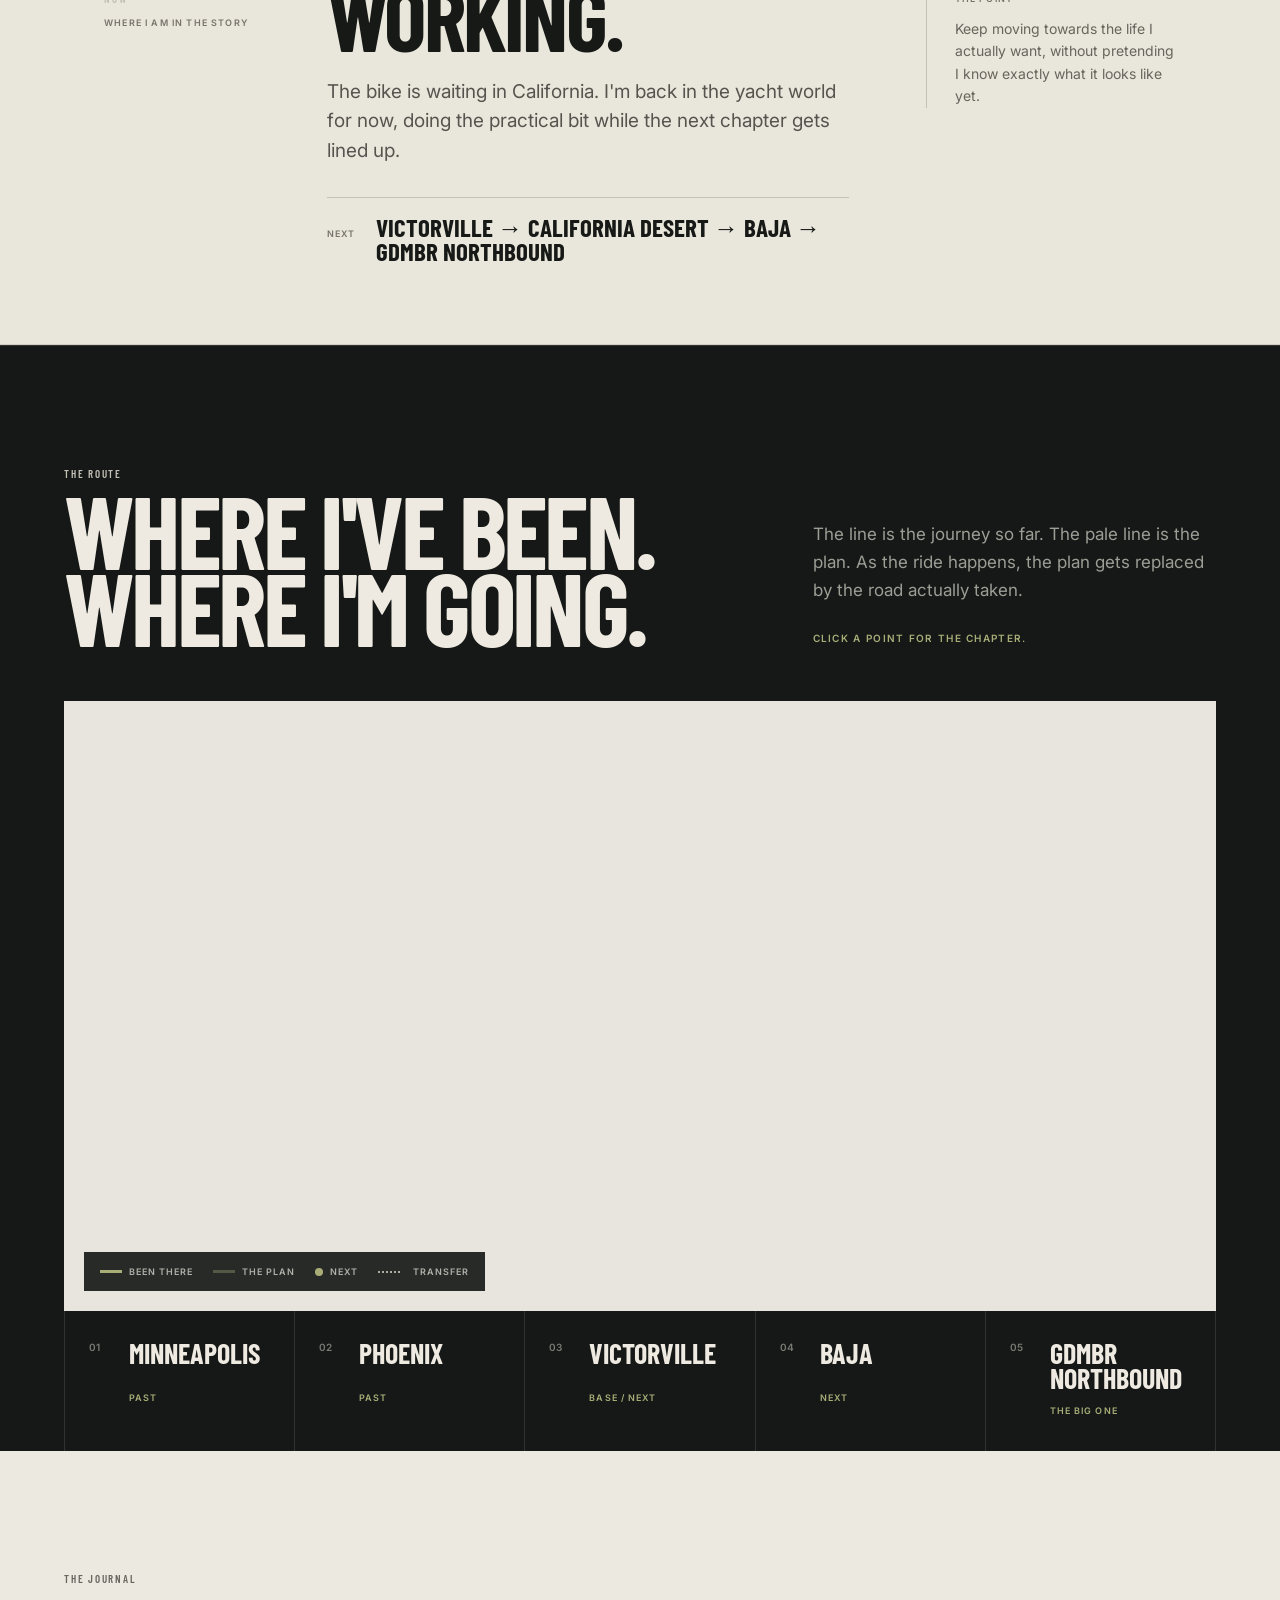
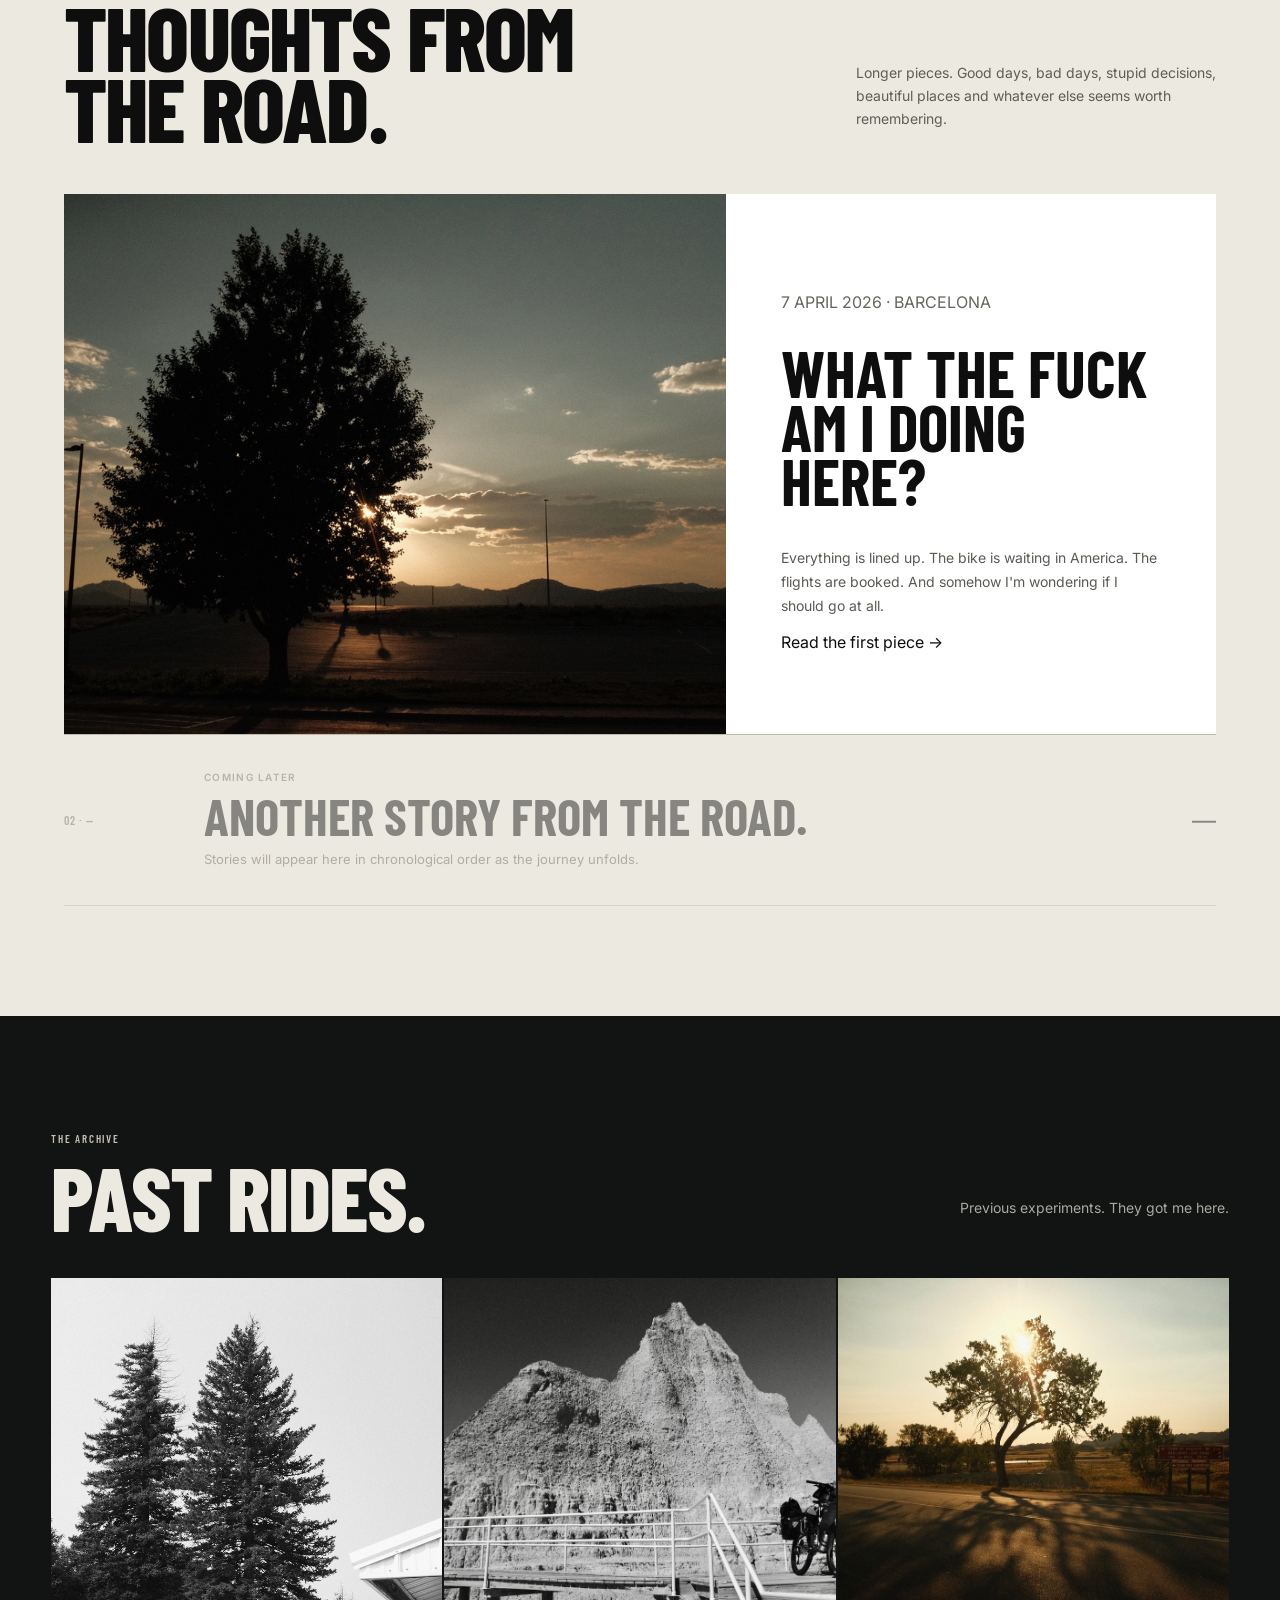
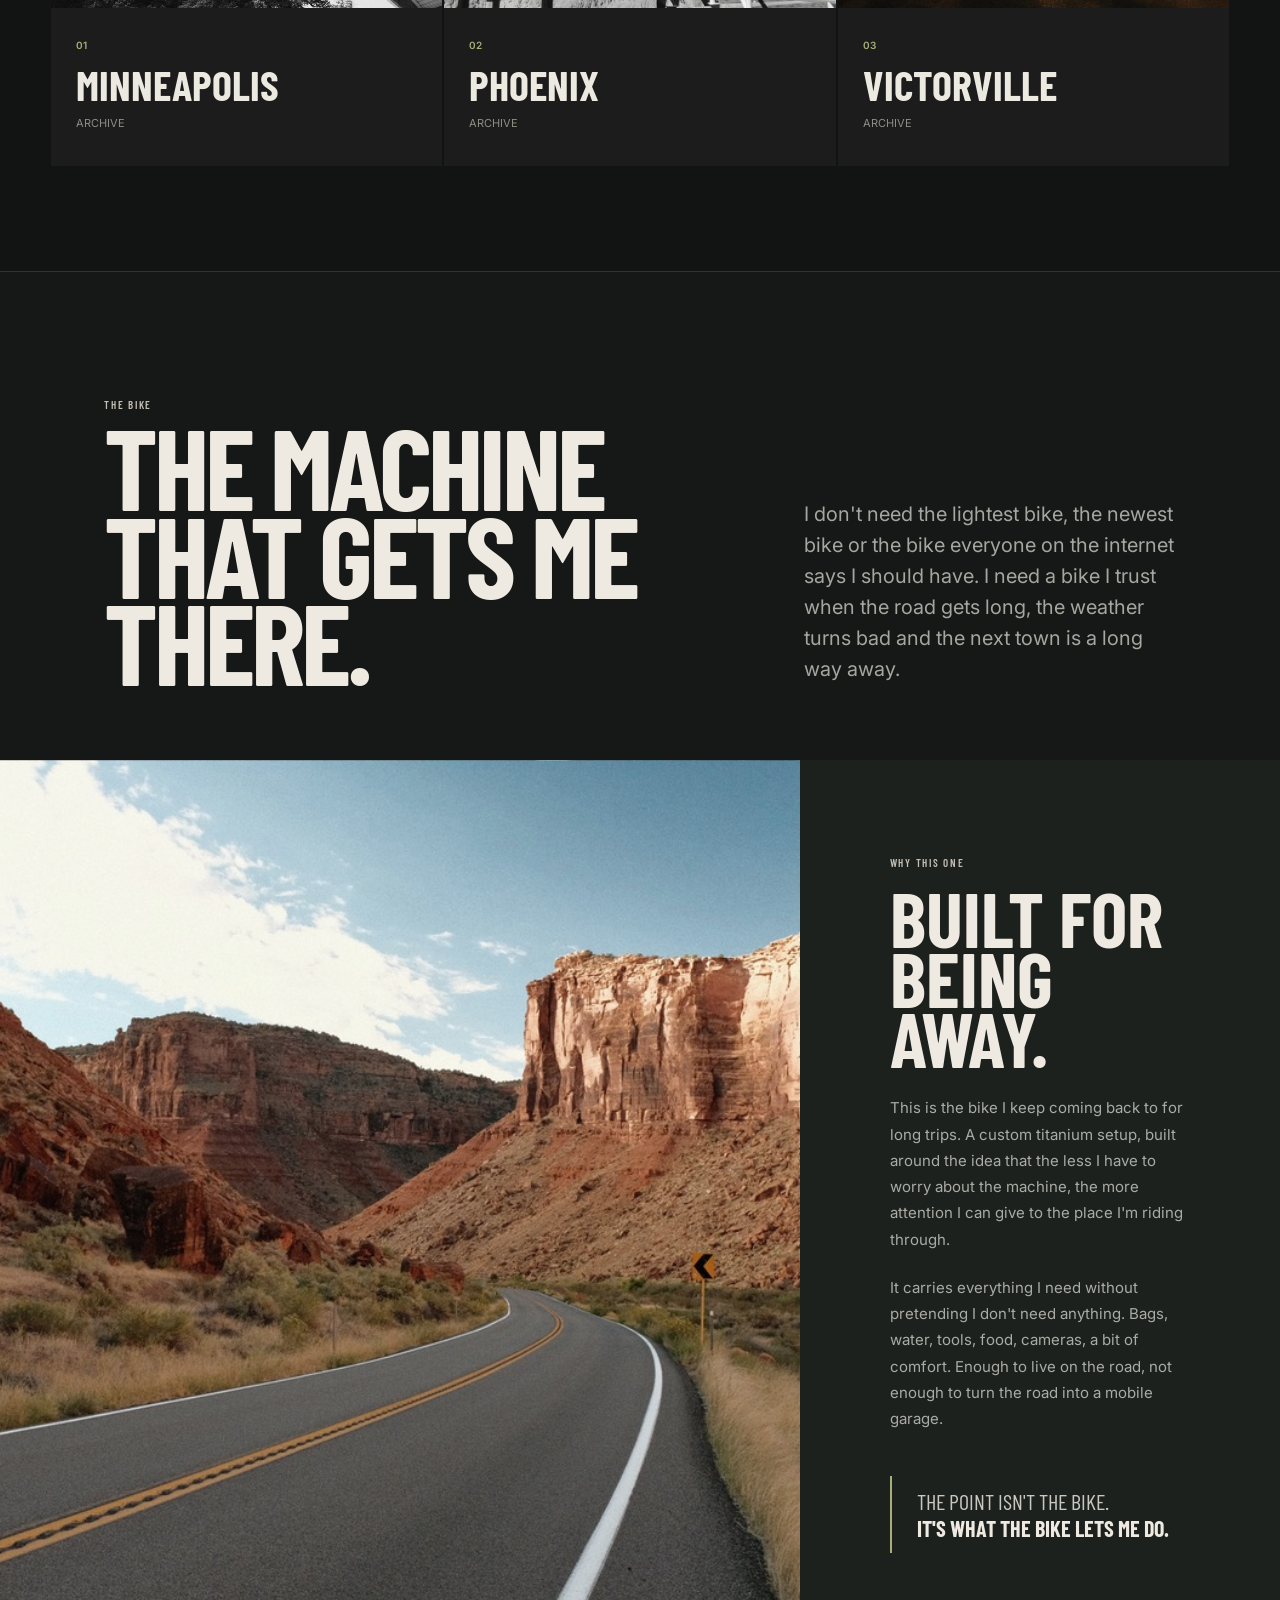
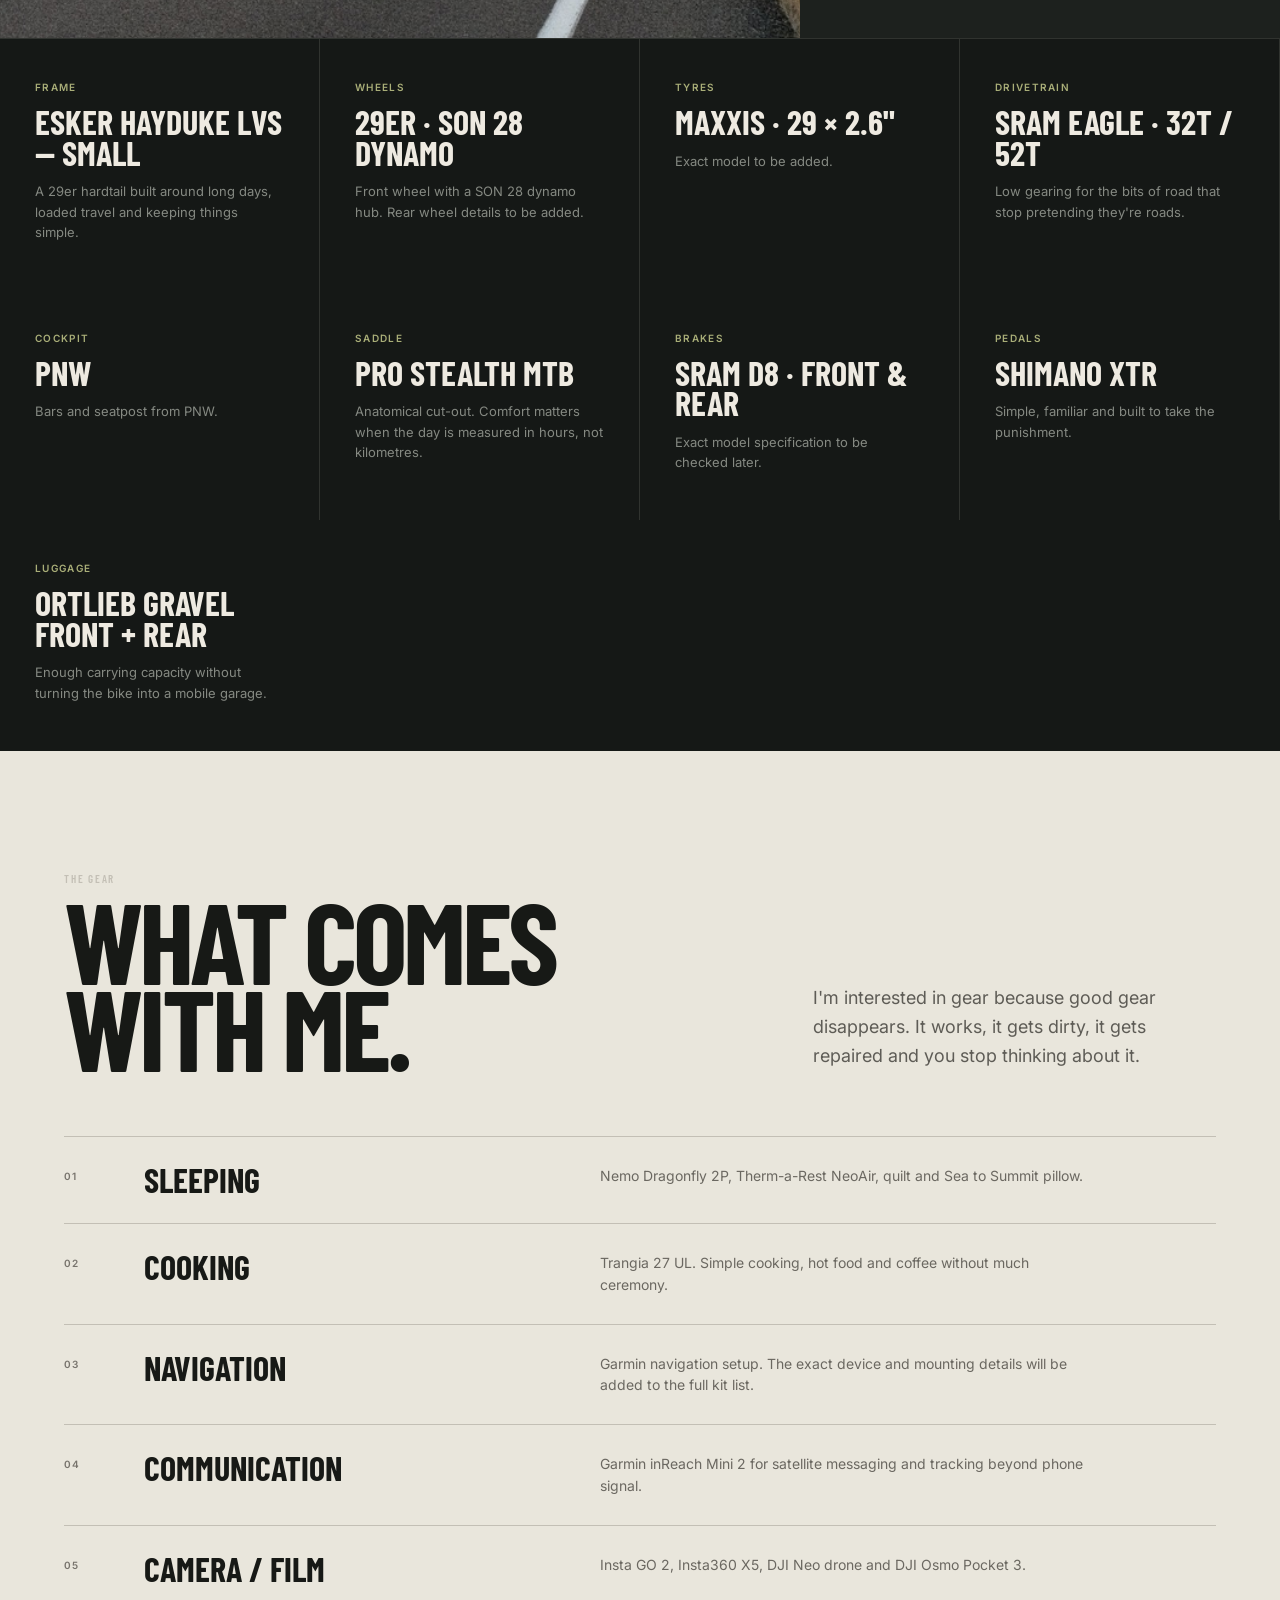
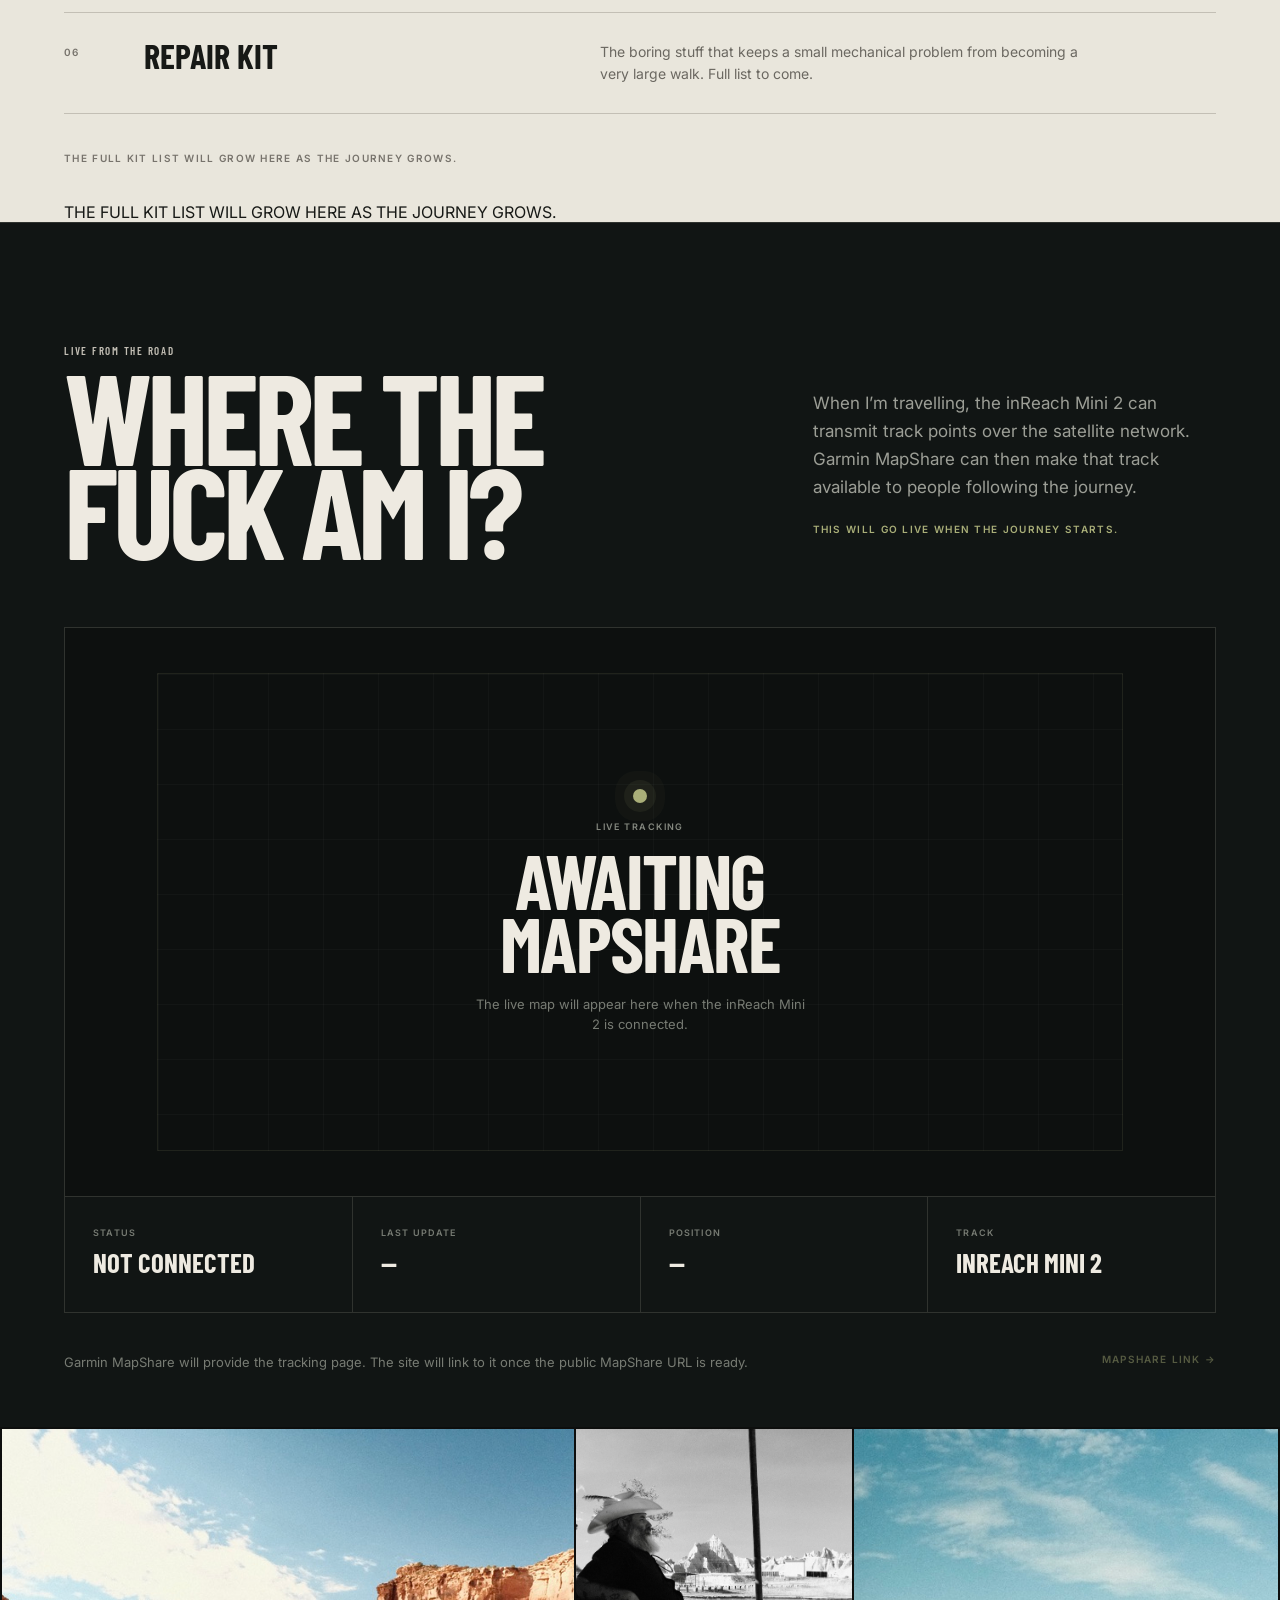
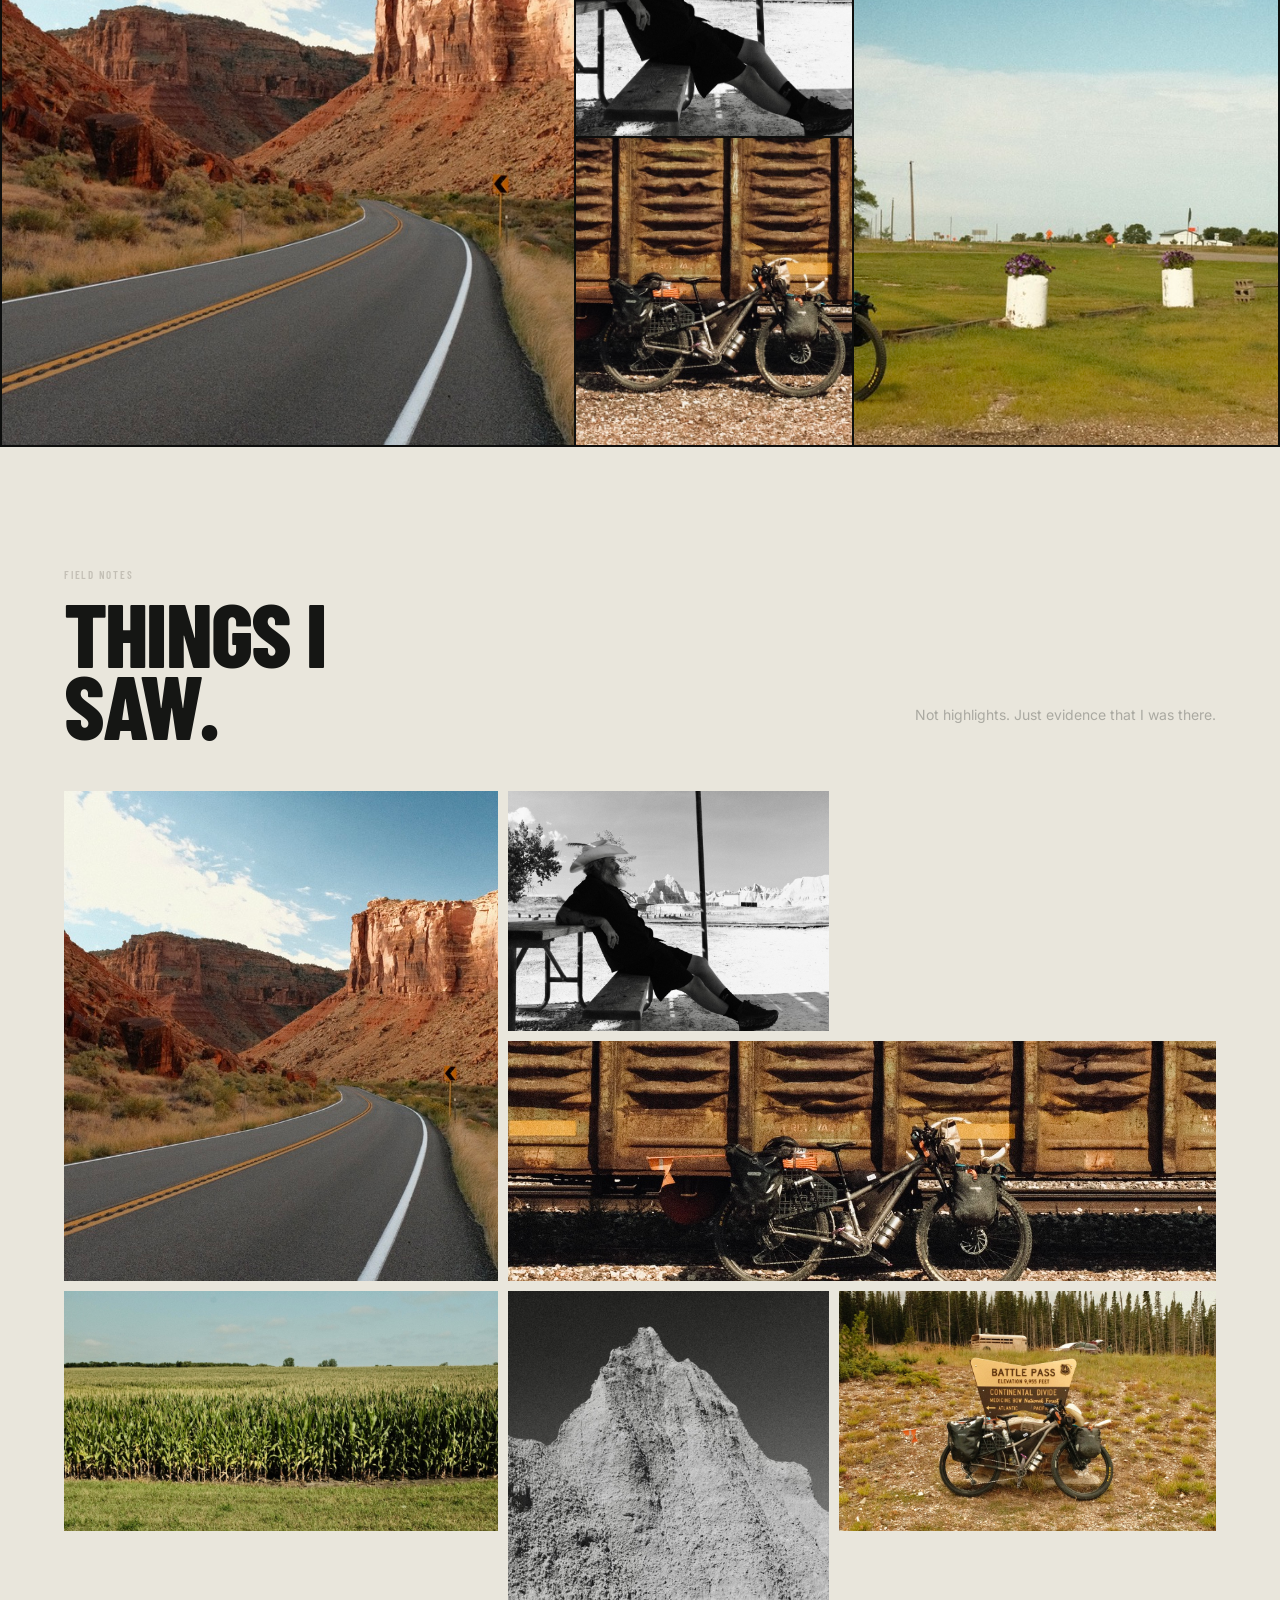
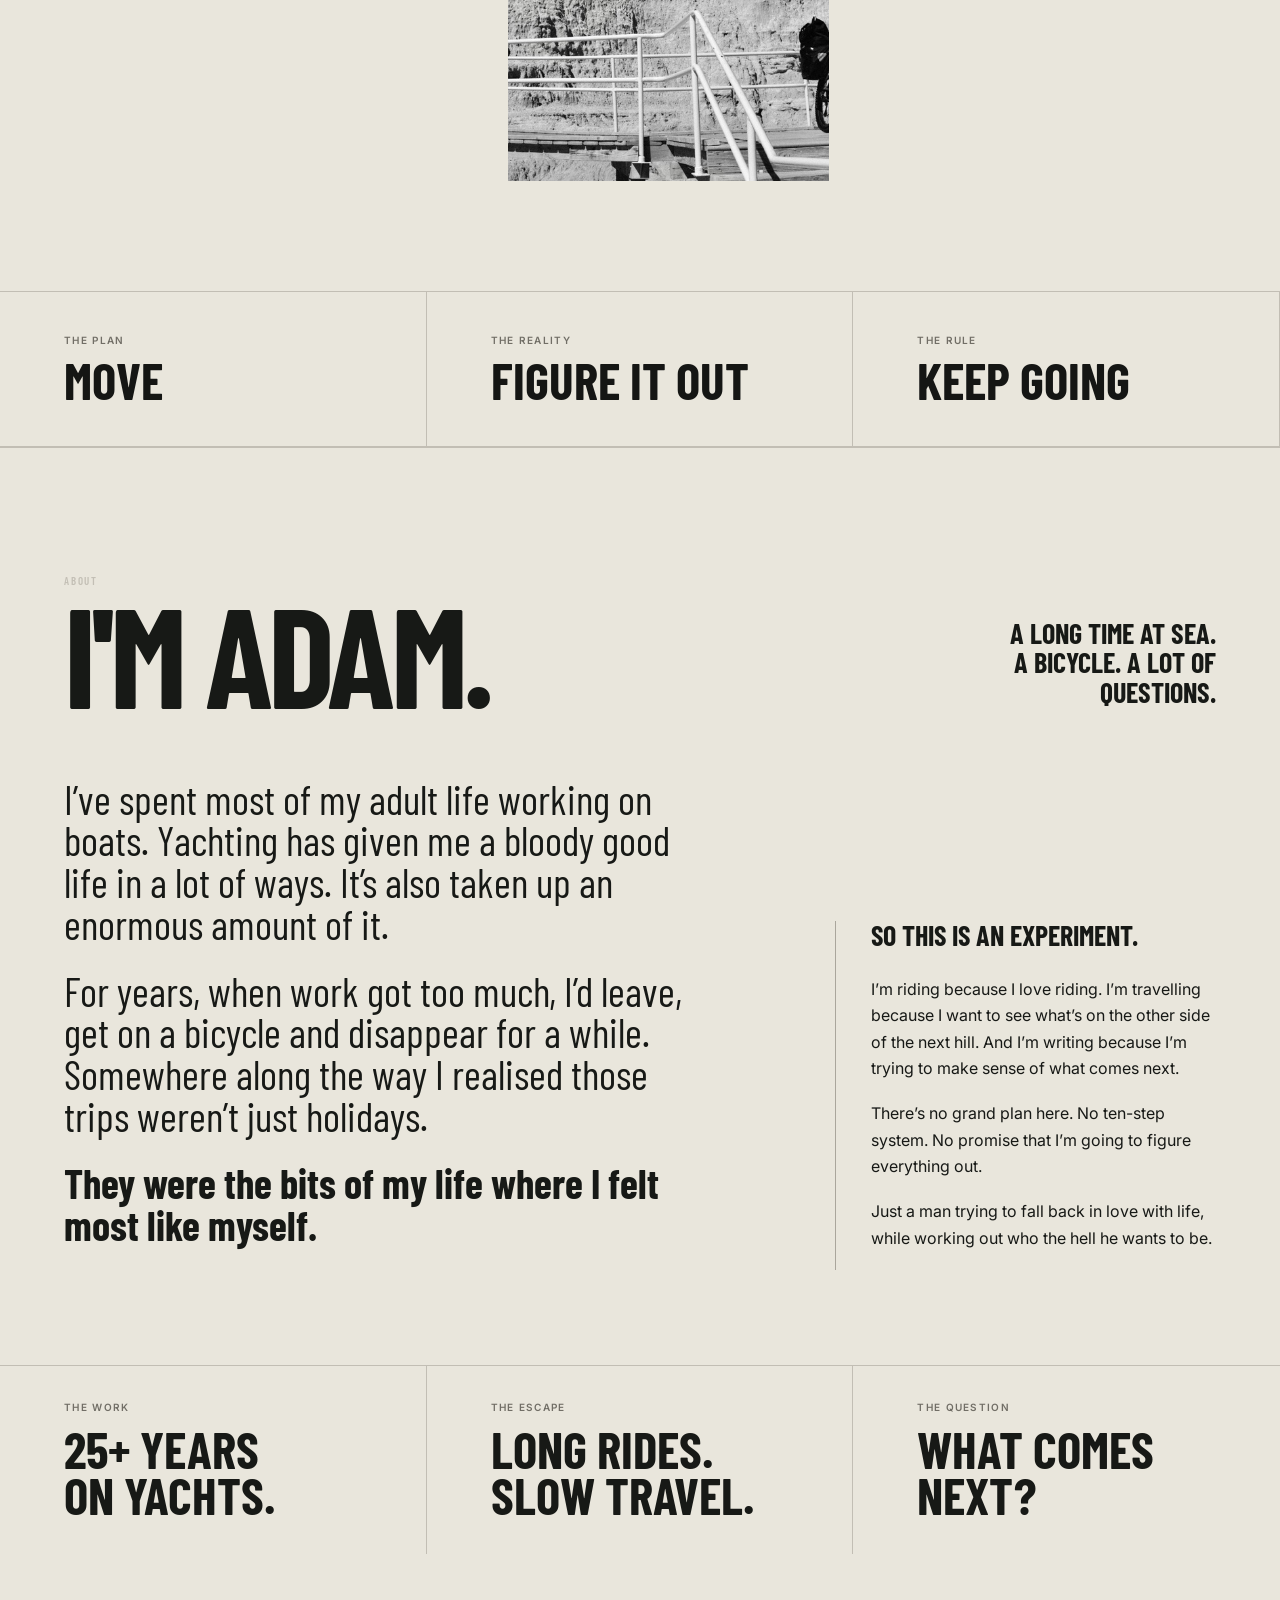
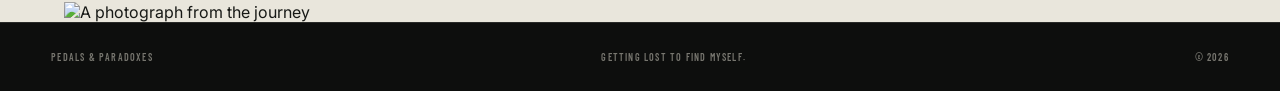
==== commit aac66277: "v15about" ====
--- a/index.html
+++ b/index.html
@@ -11,36 +11,9 @@
 <script src="https://unpkg.com/leaflet@1.9.4/dist/leaflet.js" integrity="sha256-20nQCchB9co0qIjJZRGuk2/Z9VM+kNiyxNV1lvTlZBo=" crossorigin=""></script>
 
 <style>
-/* Expanded What I Saw gallery */
-.field-grid.expanded-field-grid{
-  display:grid;
-  grid-template-columns:repeat(3,minmax(0,1fr));
-  gap:12px;
-}
-.expanded-field-grid .field-photo{
-  width:100%;
-  min-height:260px;
-  aspect-ratio:3/2;
-  border:0;
-  padding:0;
-  cursor:pointer;
-  background-position:center;
-  background-size:cover;
-  background-repeat:no-repeat;
-  transition:opacity .2s ease,transform .2s ease;
-}
-.expanded-field-grid .field-photo:hover{opacity:.9;transform:scale(.995)}
-.expanded-field-grid .field-photo.wide{grid-column:span 2;aspect-ratio:2/1.15}
-.expanded-field-grid .field-photo.tall{grid-row:span 2;aspect-ratio:auto;min-height:532px}
-@media(max-width:900px){
-  .field-grid.expanded-field-grid{grid-template-columns:repeat(2,minmax(0,1fr))}
-  .expanded-field-grid .field-photo.tall{min-height:400px}
-}
-@media(max-width:600px){
-  .field-grid.expanded-field-grid{grid-template-columns:1fr}
-  .expanded-field-grid .field-photo.wide{grid-column:auto}
-  .expanded-field-grid .field-photo.tall{grid-row:auto;min-height:0}
-}
+.about-photo{margin-top:3rem;width:100%;overflow:hidden}
+.about-photo img{display:block;width:100%;height:auto;max-height:680px;object-fit:cover}
+@media(max-width:700px){.about-photo{margin-top:2rem}.about-photo img{max-height:460px}}
 </style>
 </head>
 <body>
@@ -160,7 +133,7 @@
   </div>
 
   <div class="bike-hero-grid">
-    <div class="bike-hero-image" style="background-image:url('[data-uri]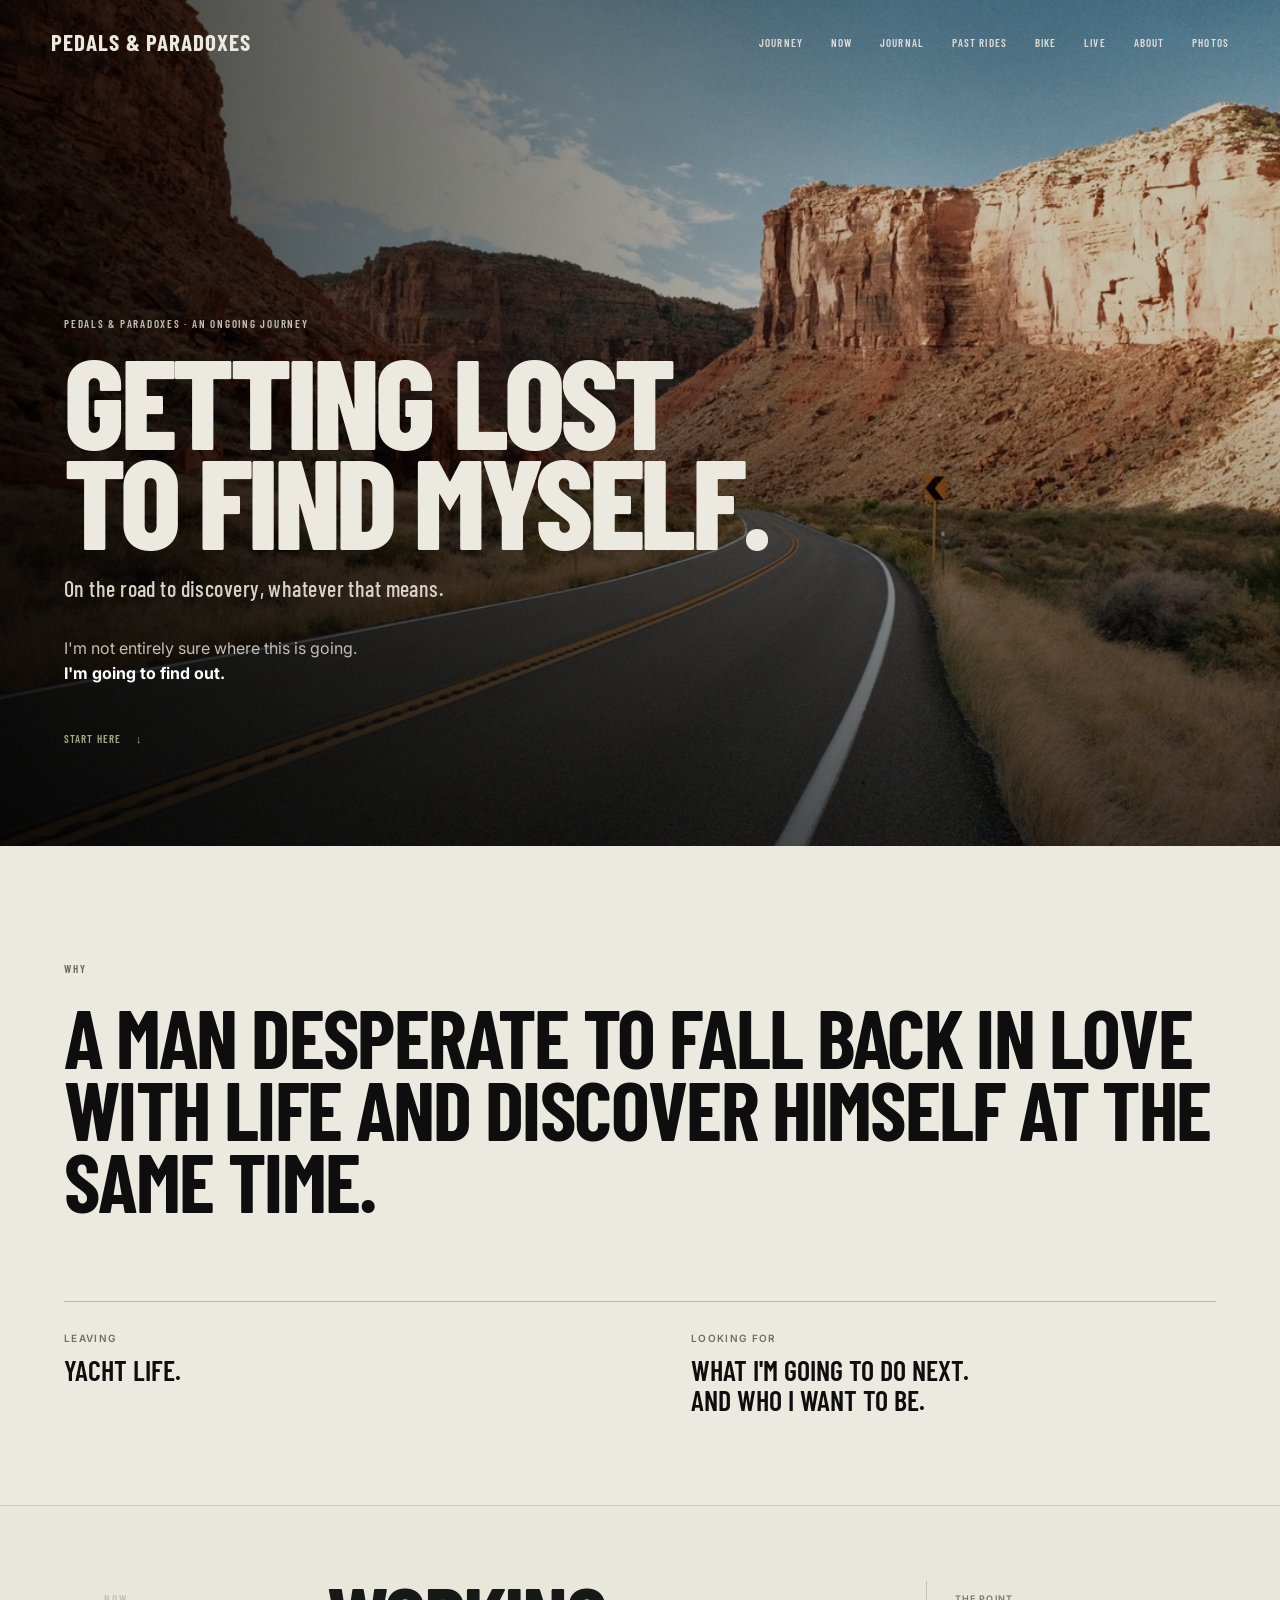
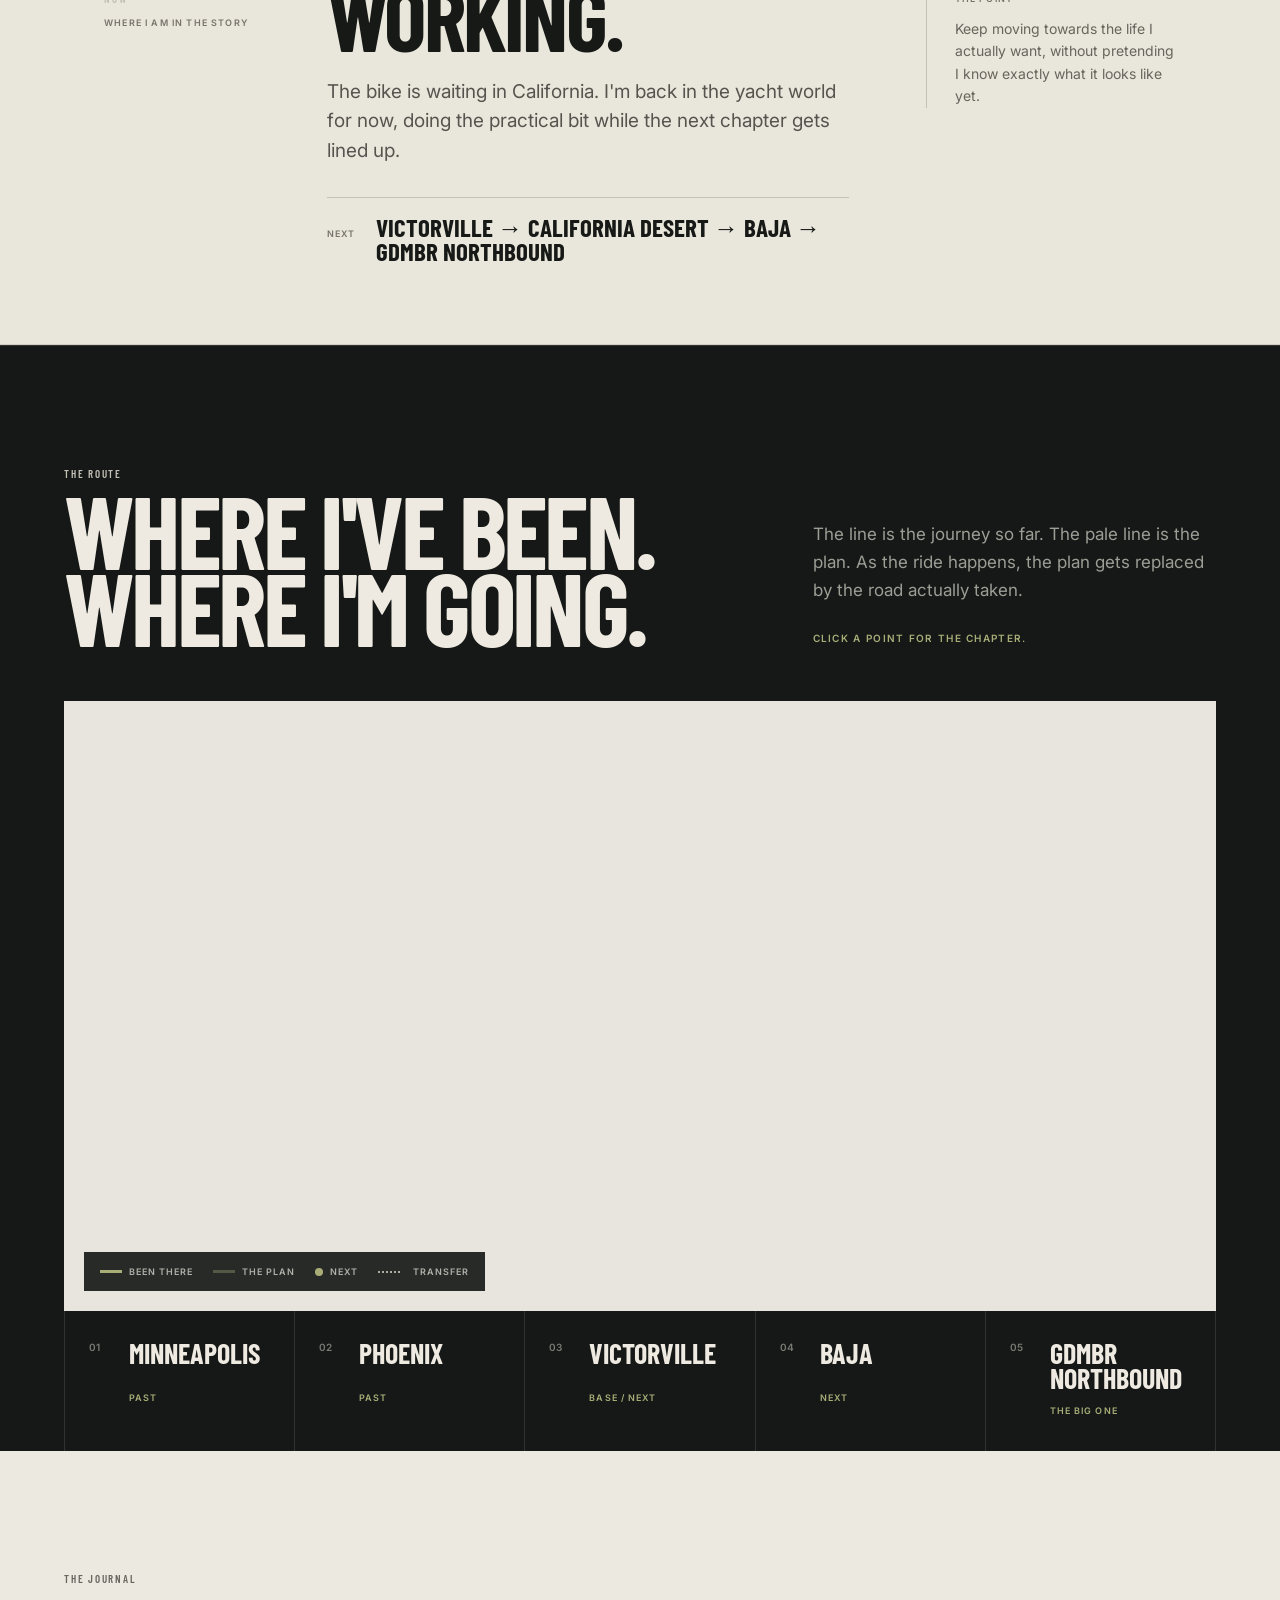
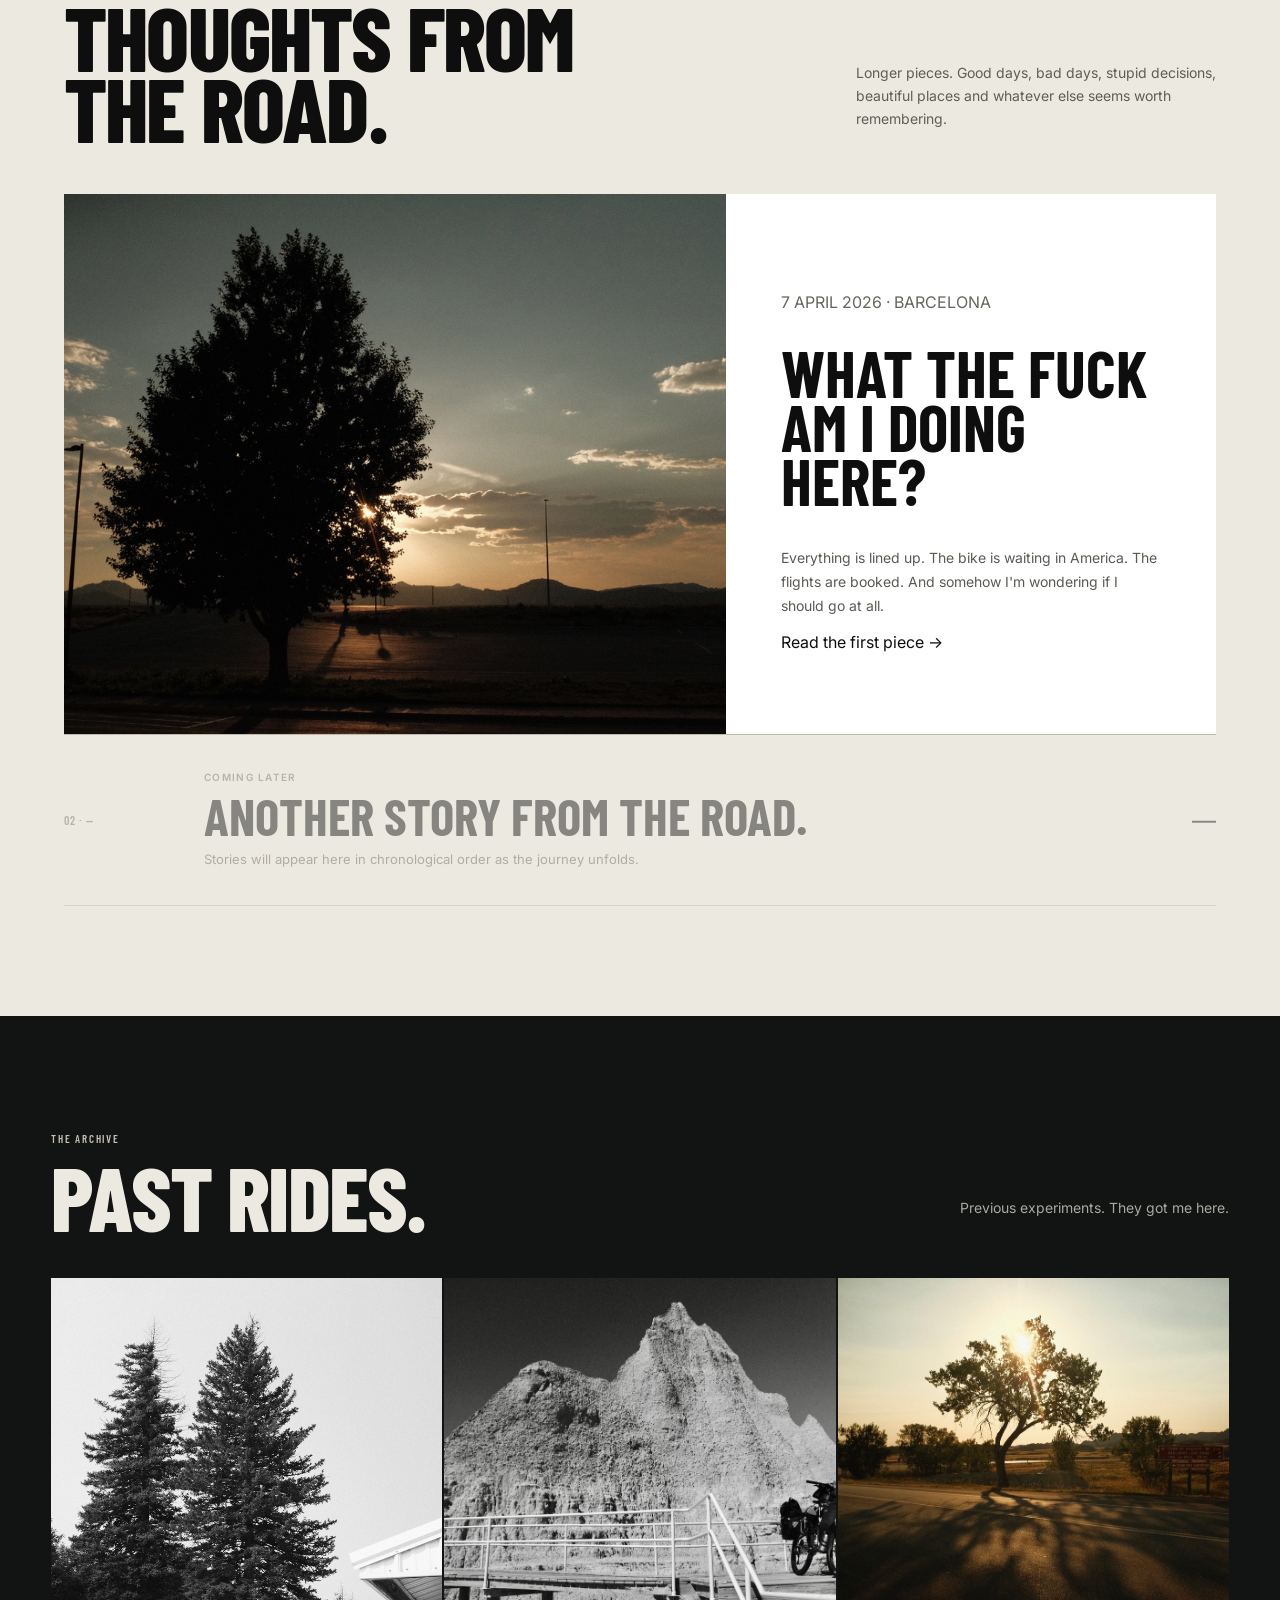
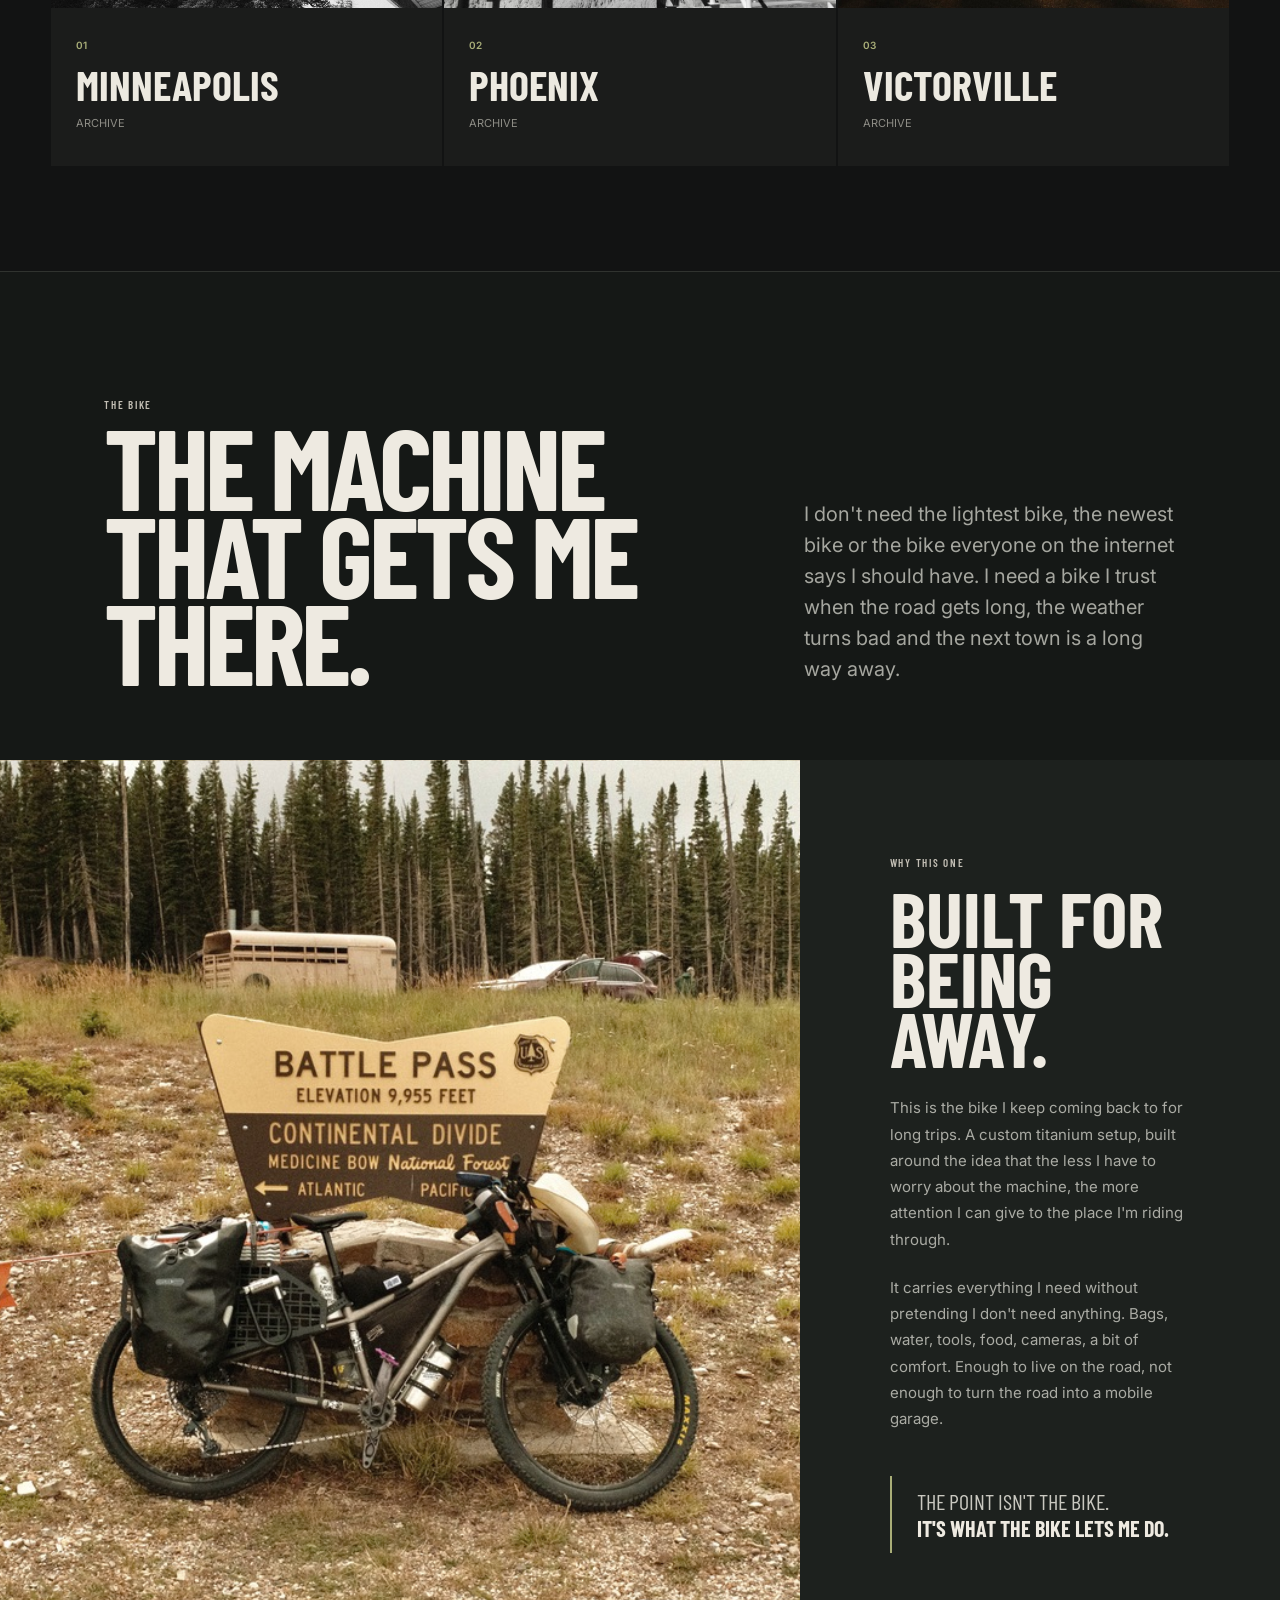
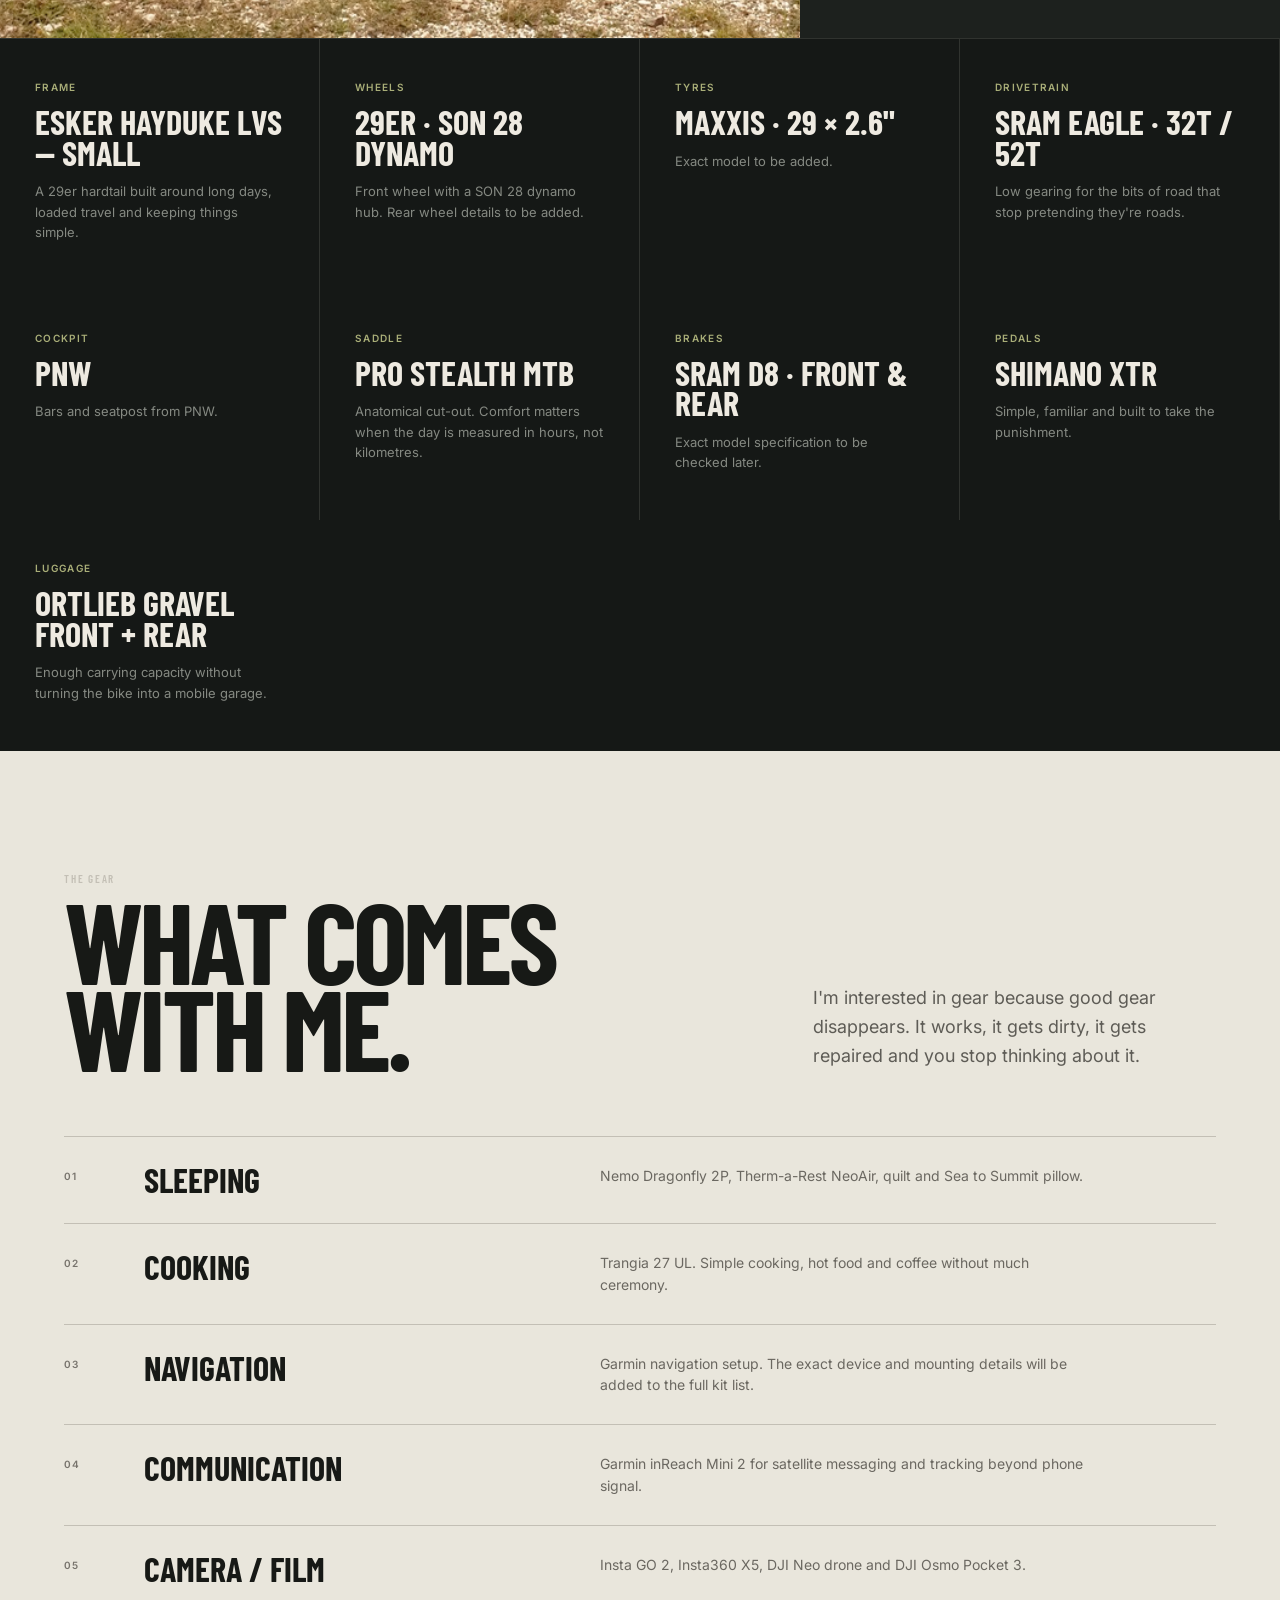
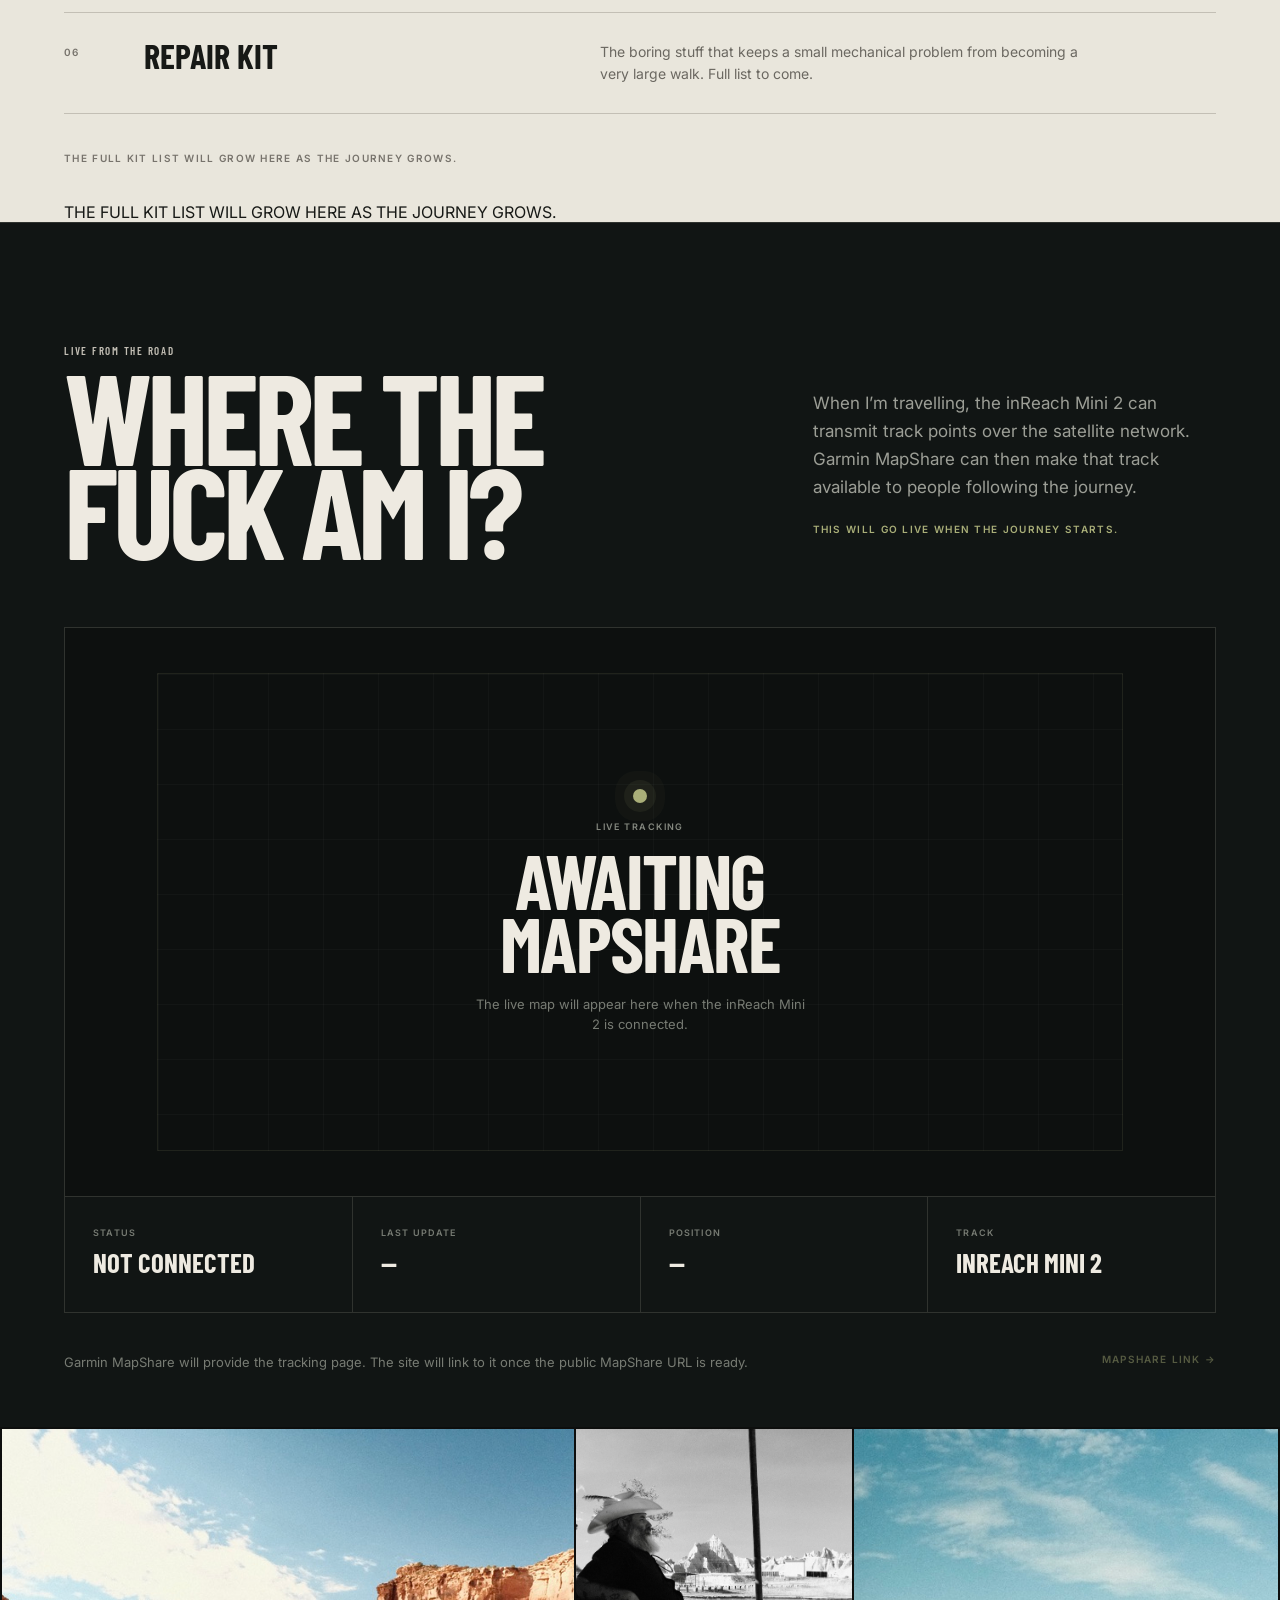
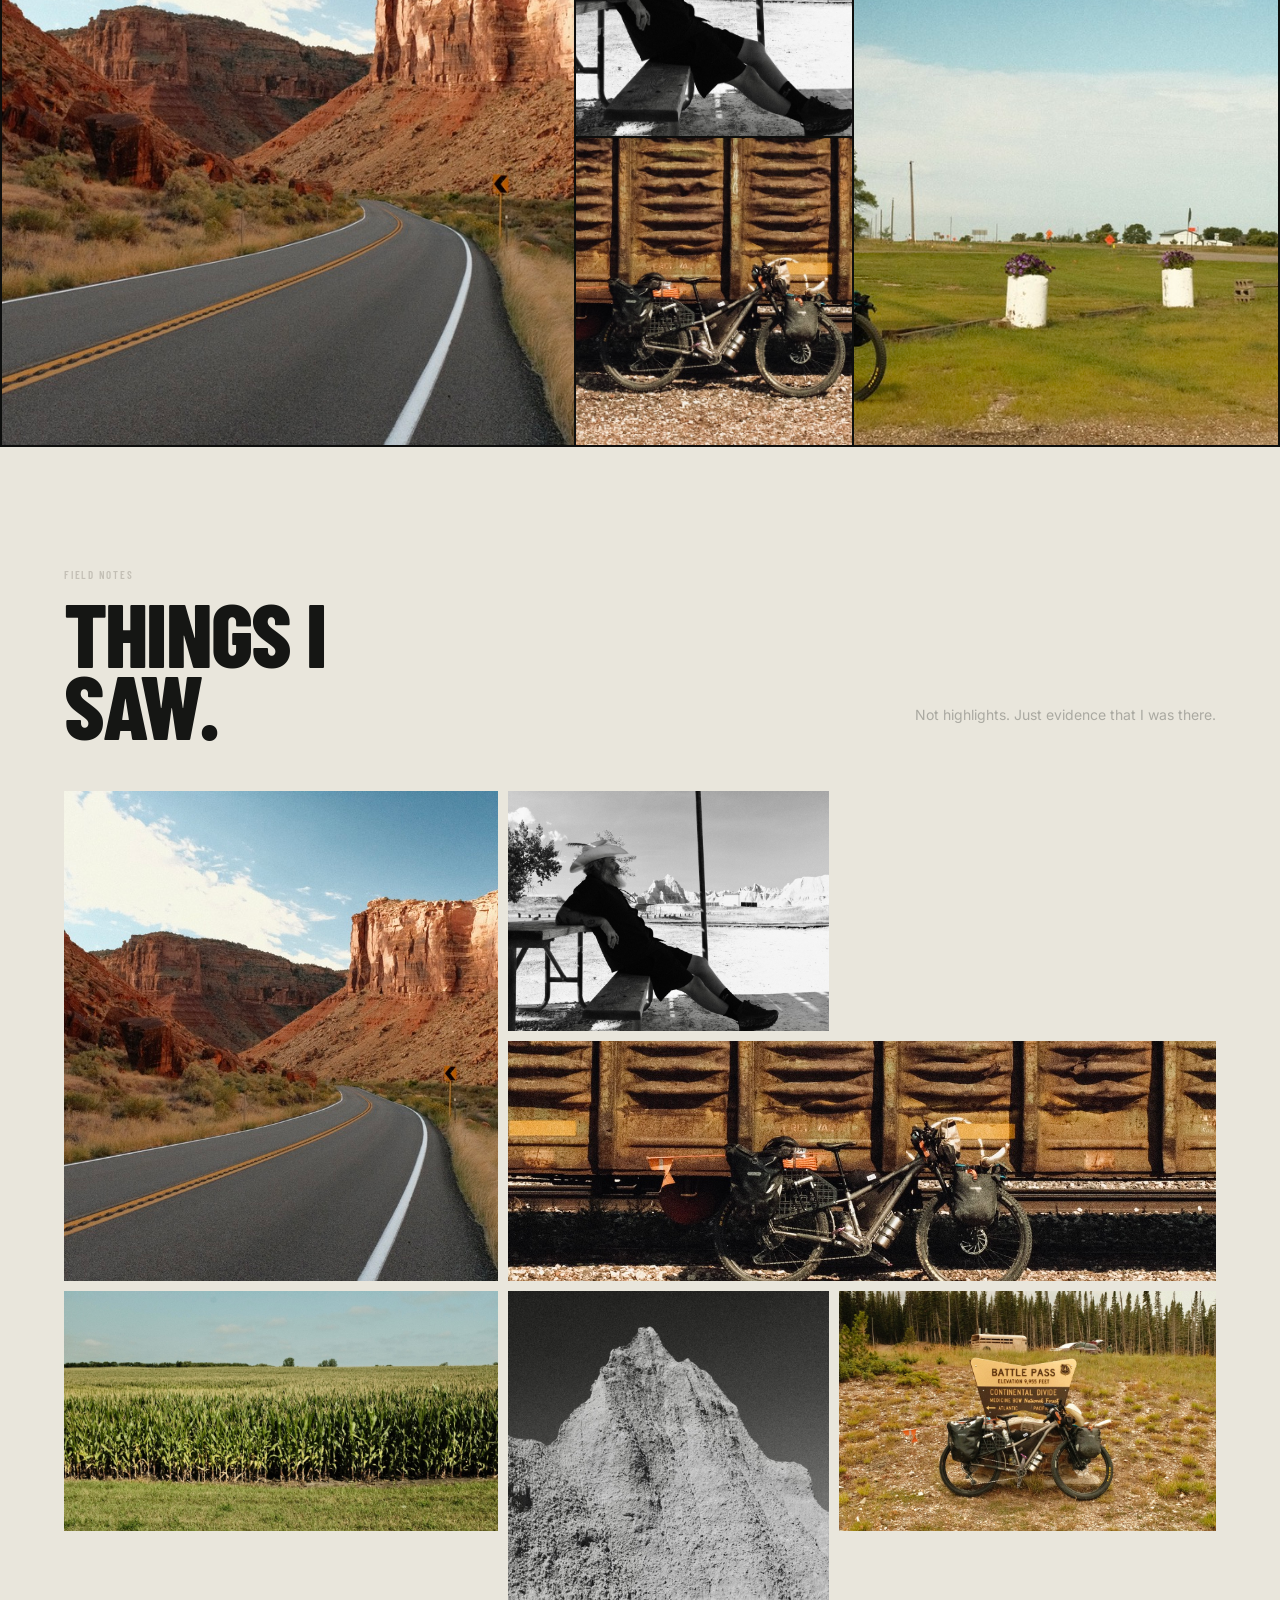
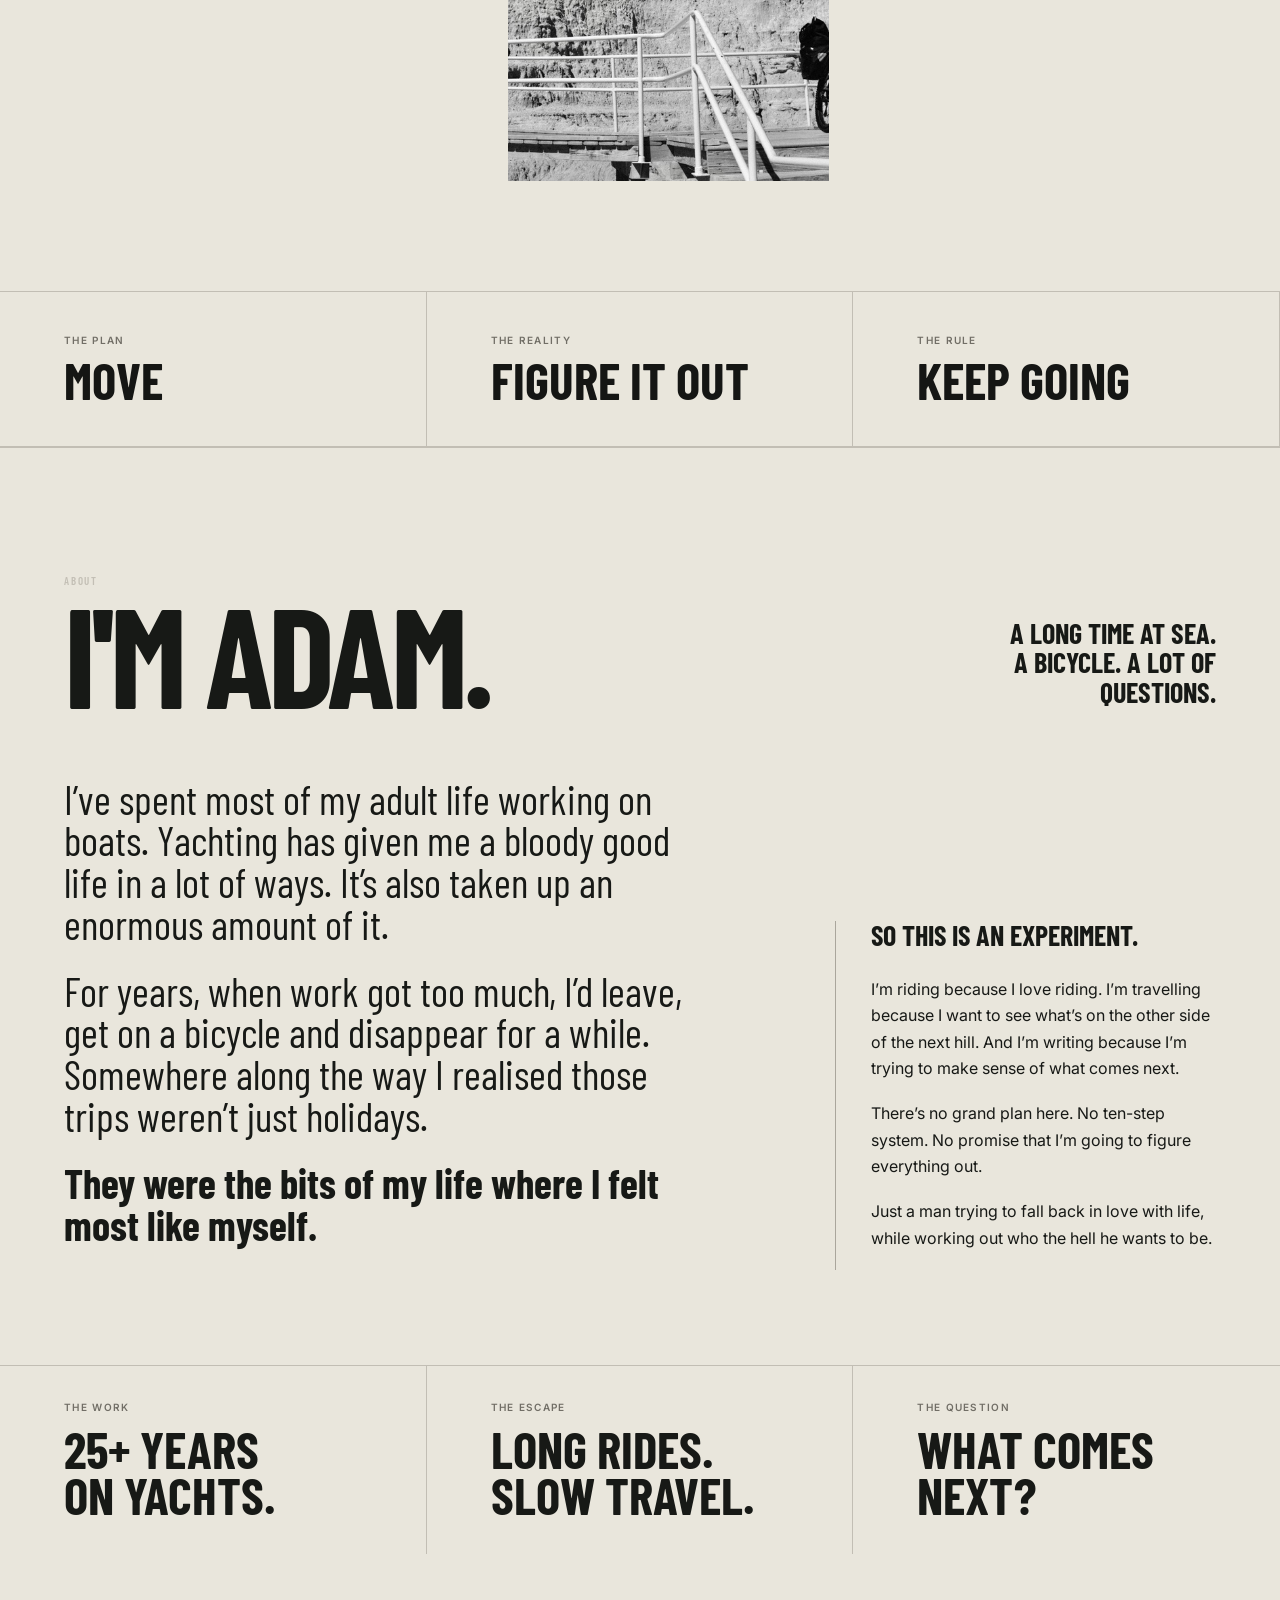
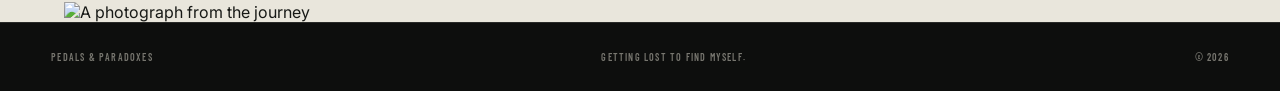
==== commit adcb5587: "v15git" ====
--- a/index.html
+++ b/index.html
@@ -133,7 +133,7 @@
   </div>
 
   <div class="bike-hero-grid">
-    <div class="bike-hero-image" style="background-image:url('images/01.jpg')"></div>
+    <div class="bike-hero-image" style="background-image:url('images/11.jpg')"></div>
     <div class="bike-story">
       <p class="eyebrow">Why this one</p>
       <h3>Built for<br>being away.</h3>
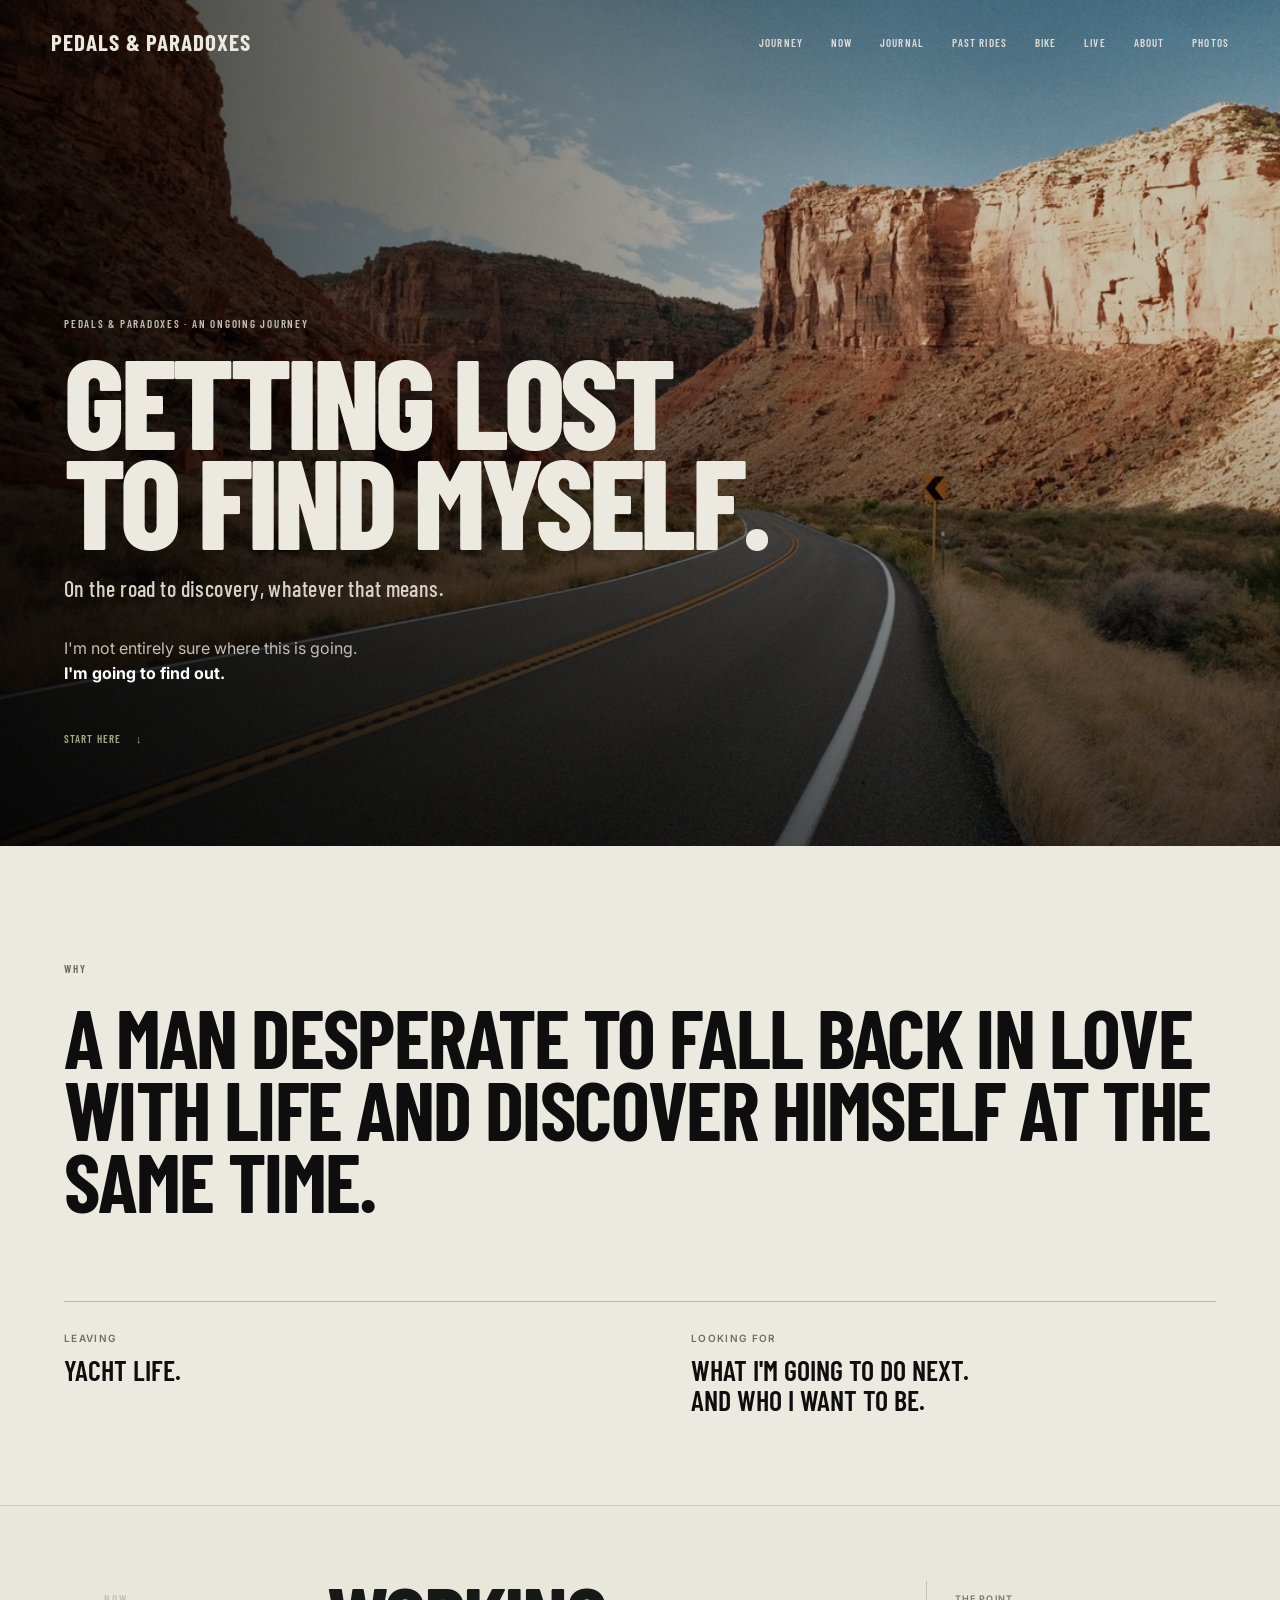
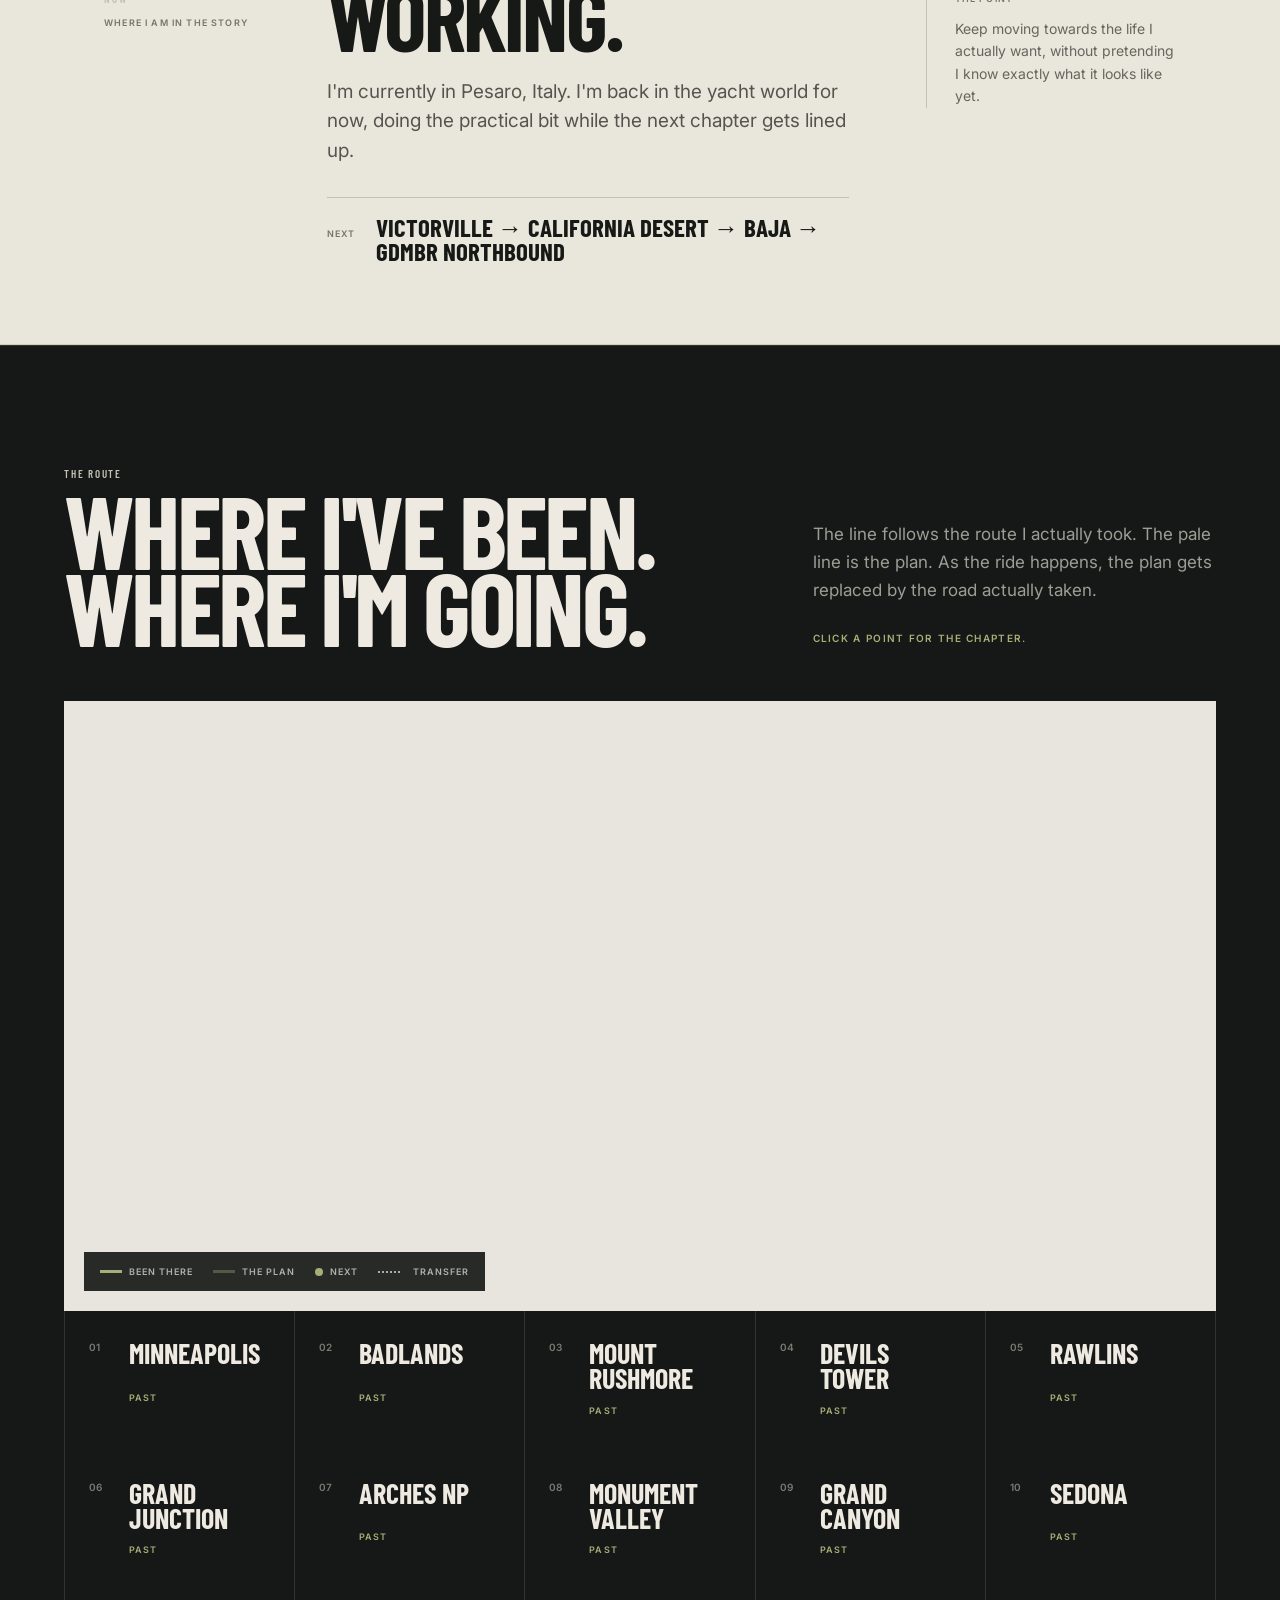
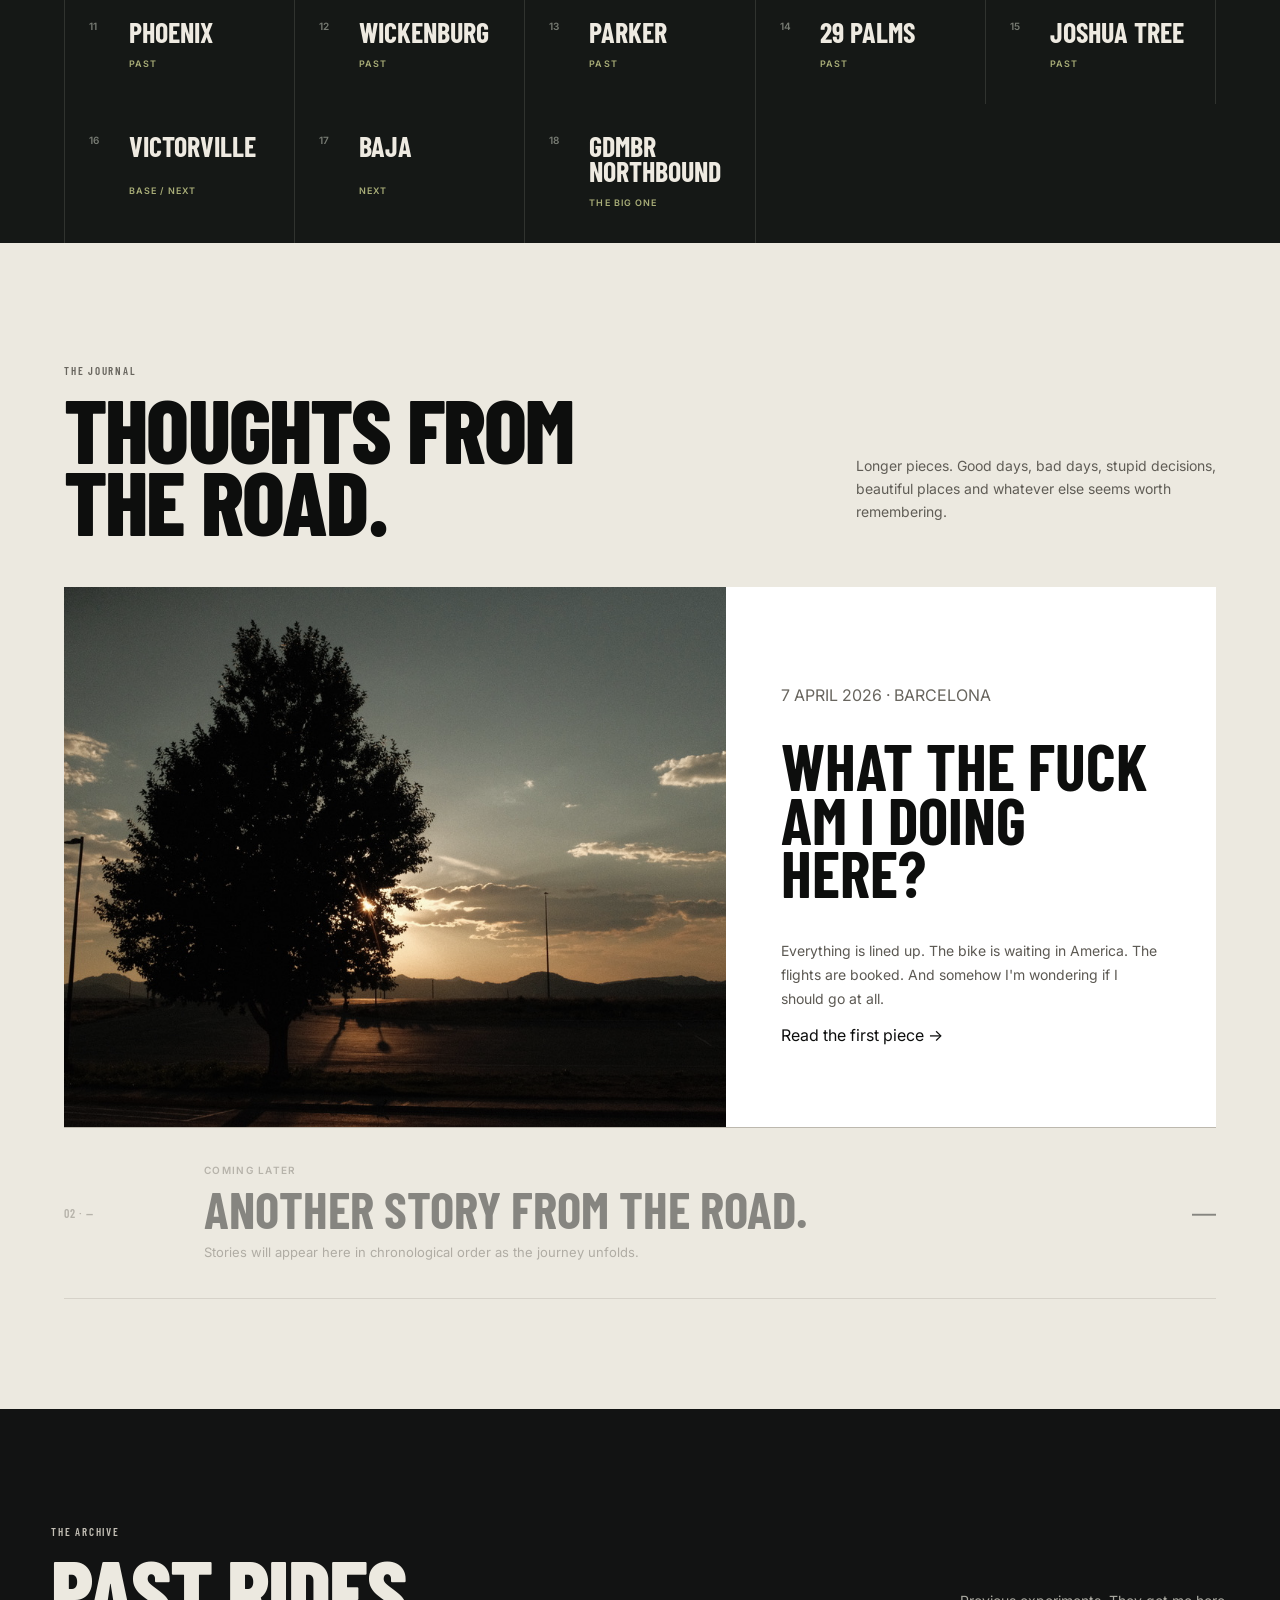
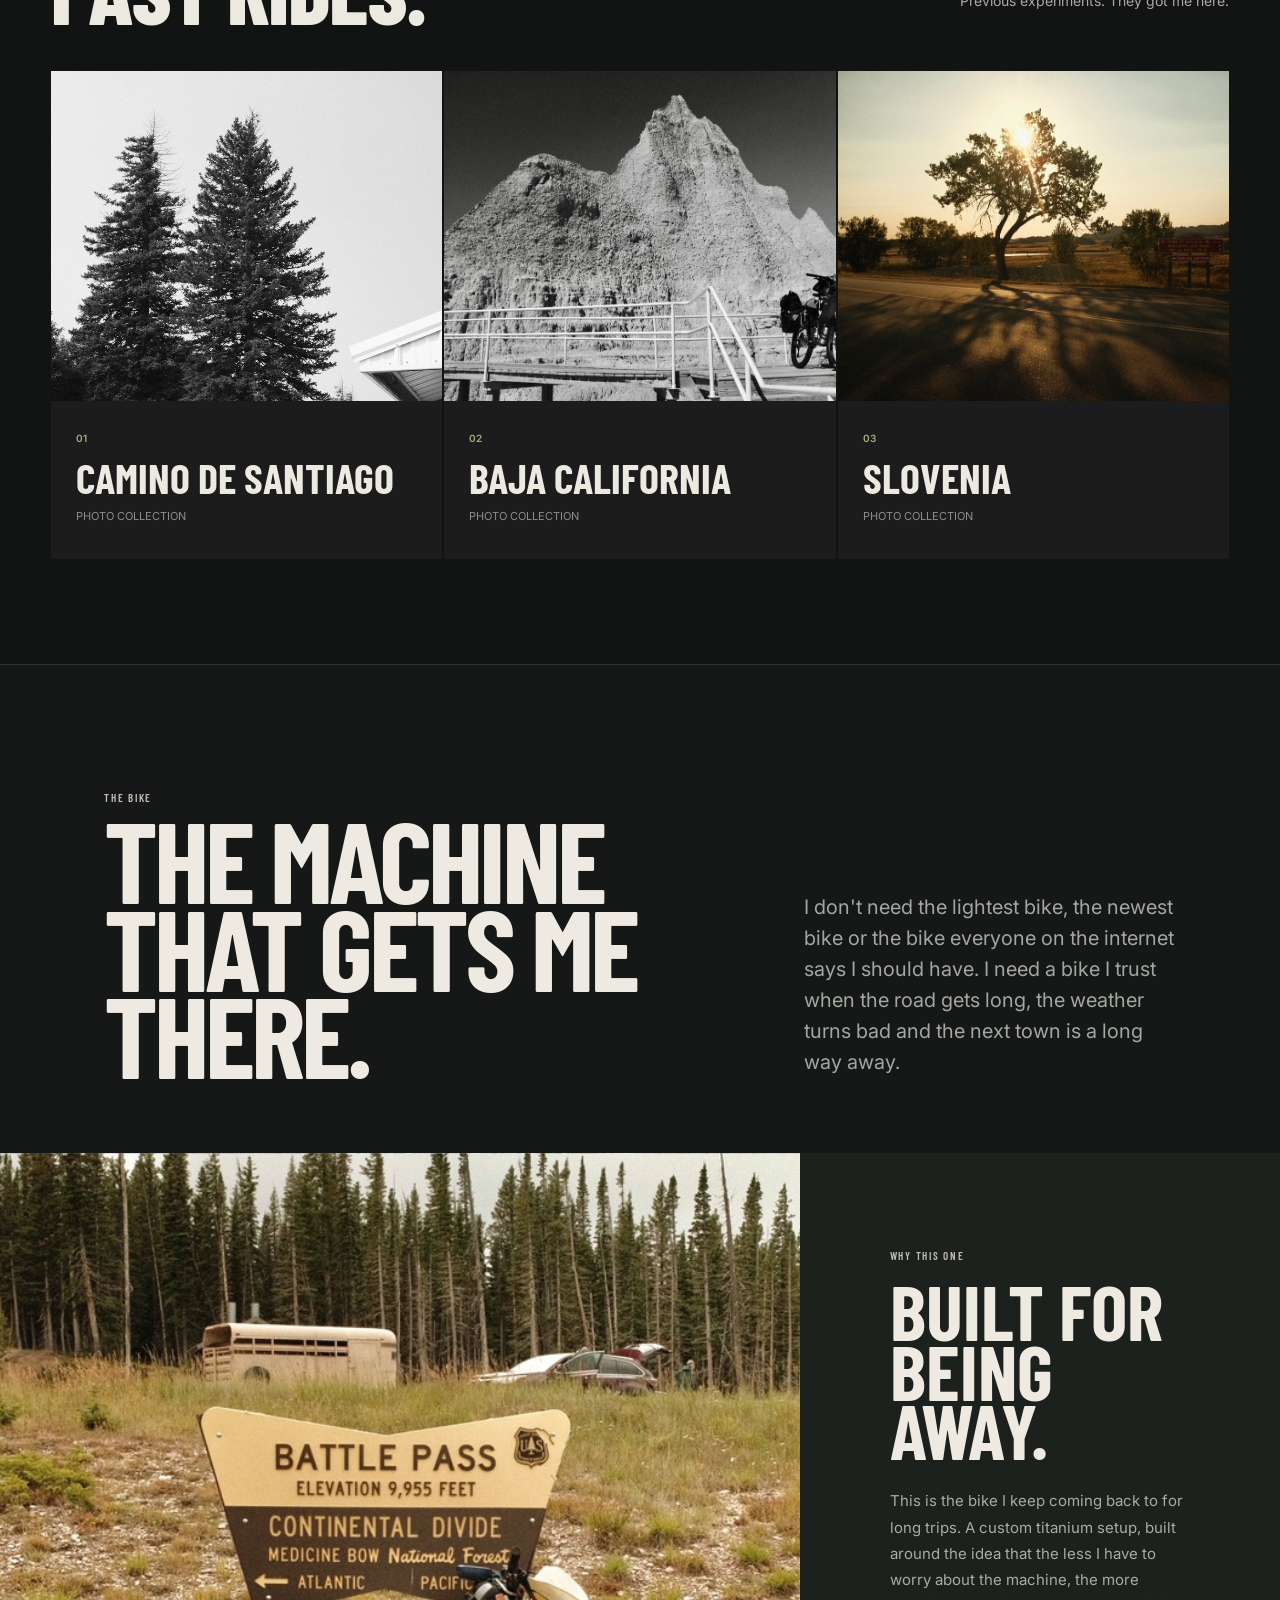
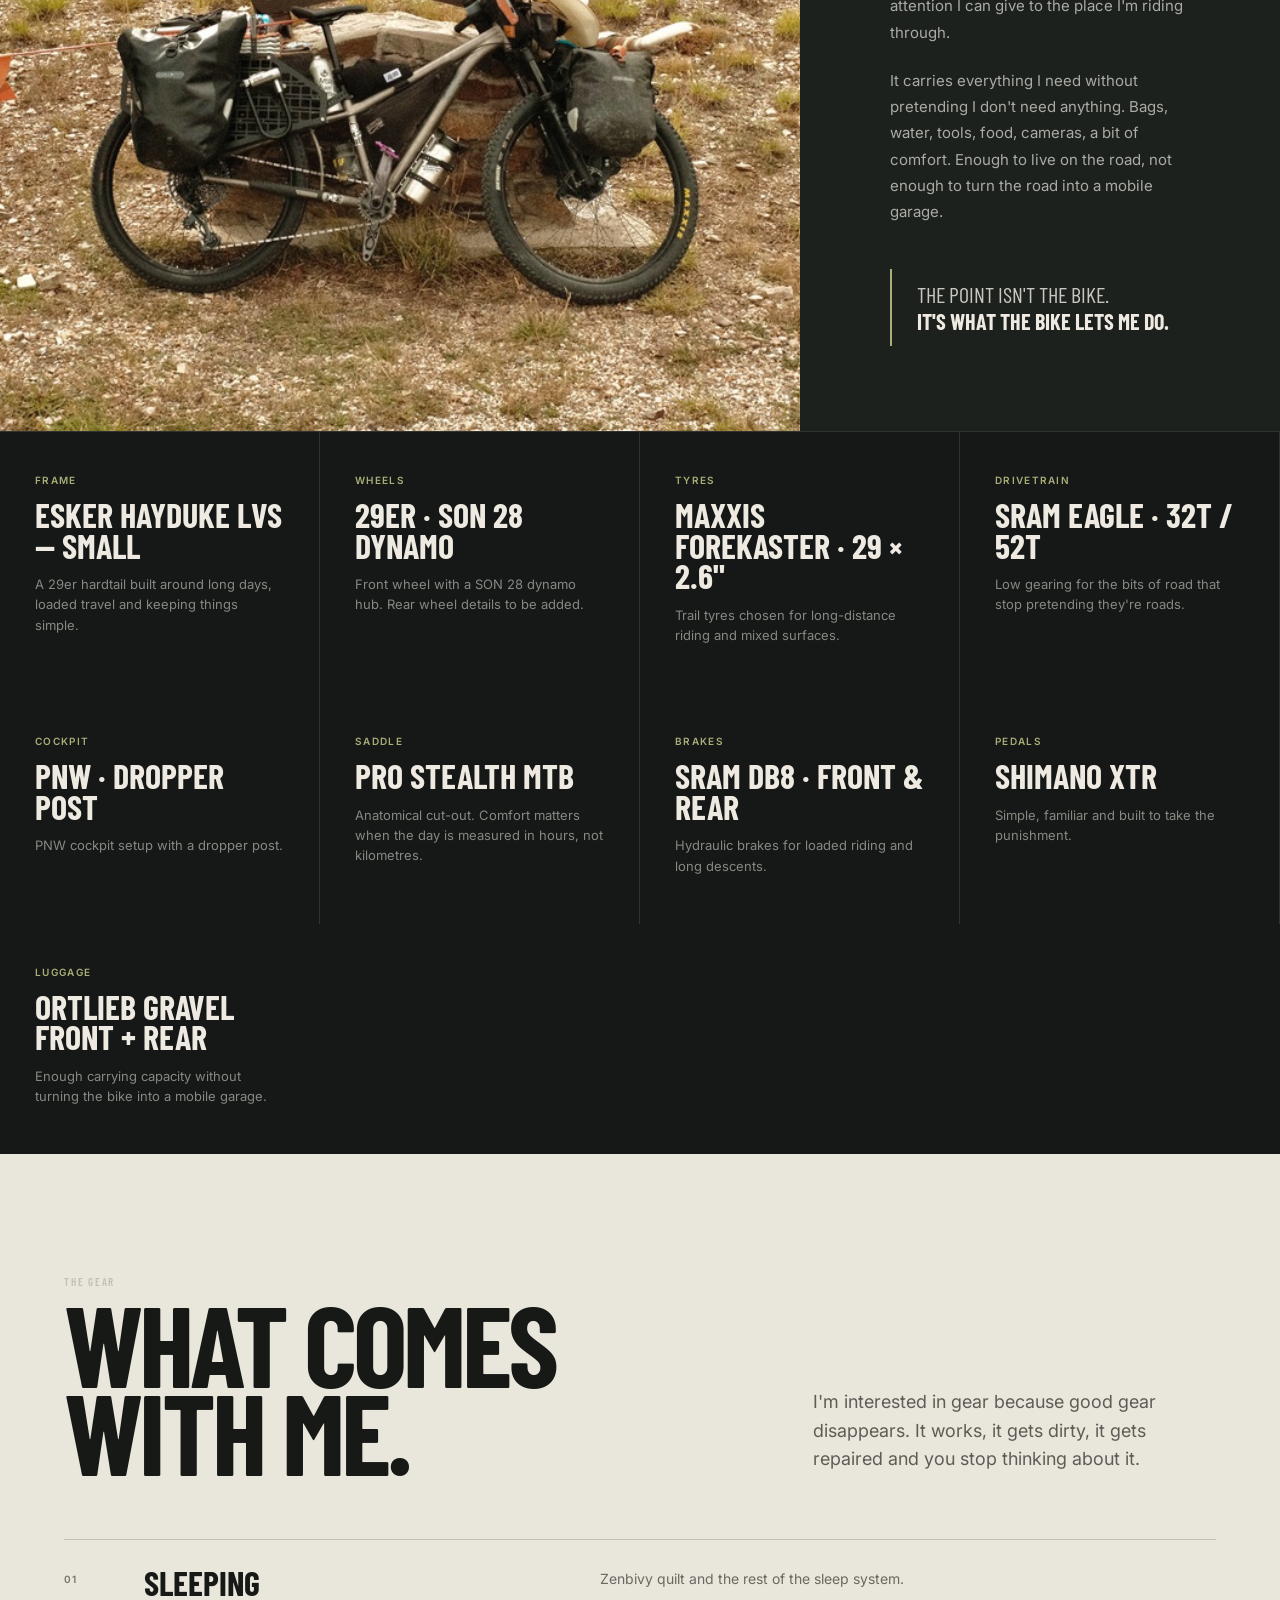
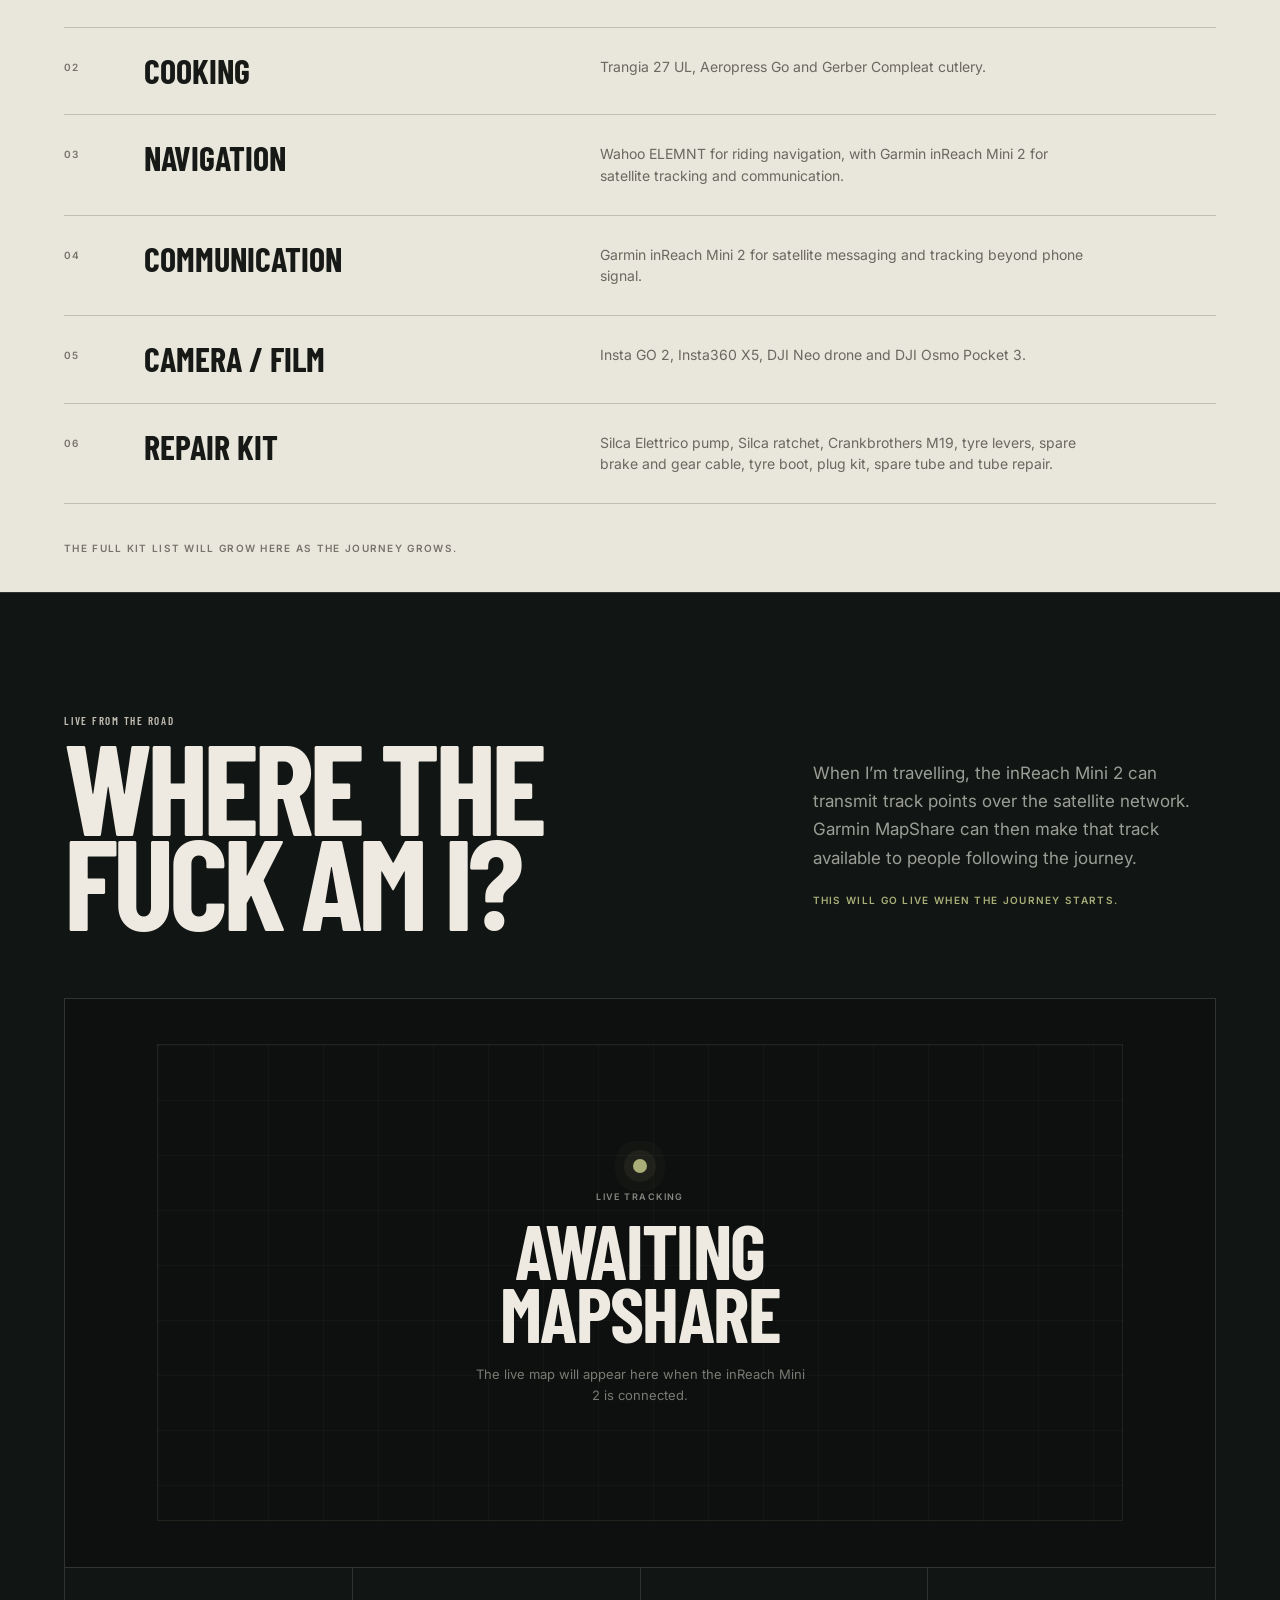
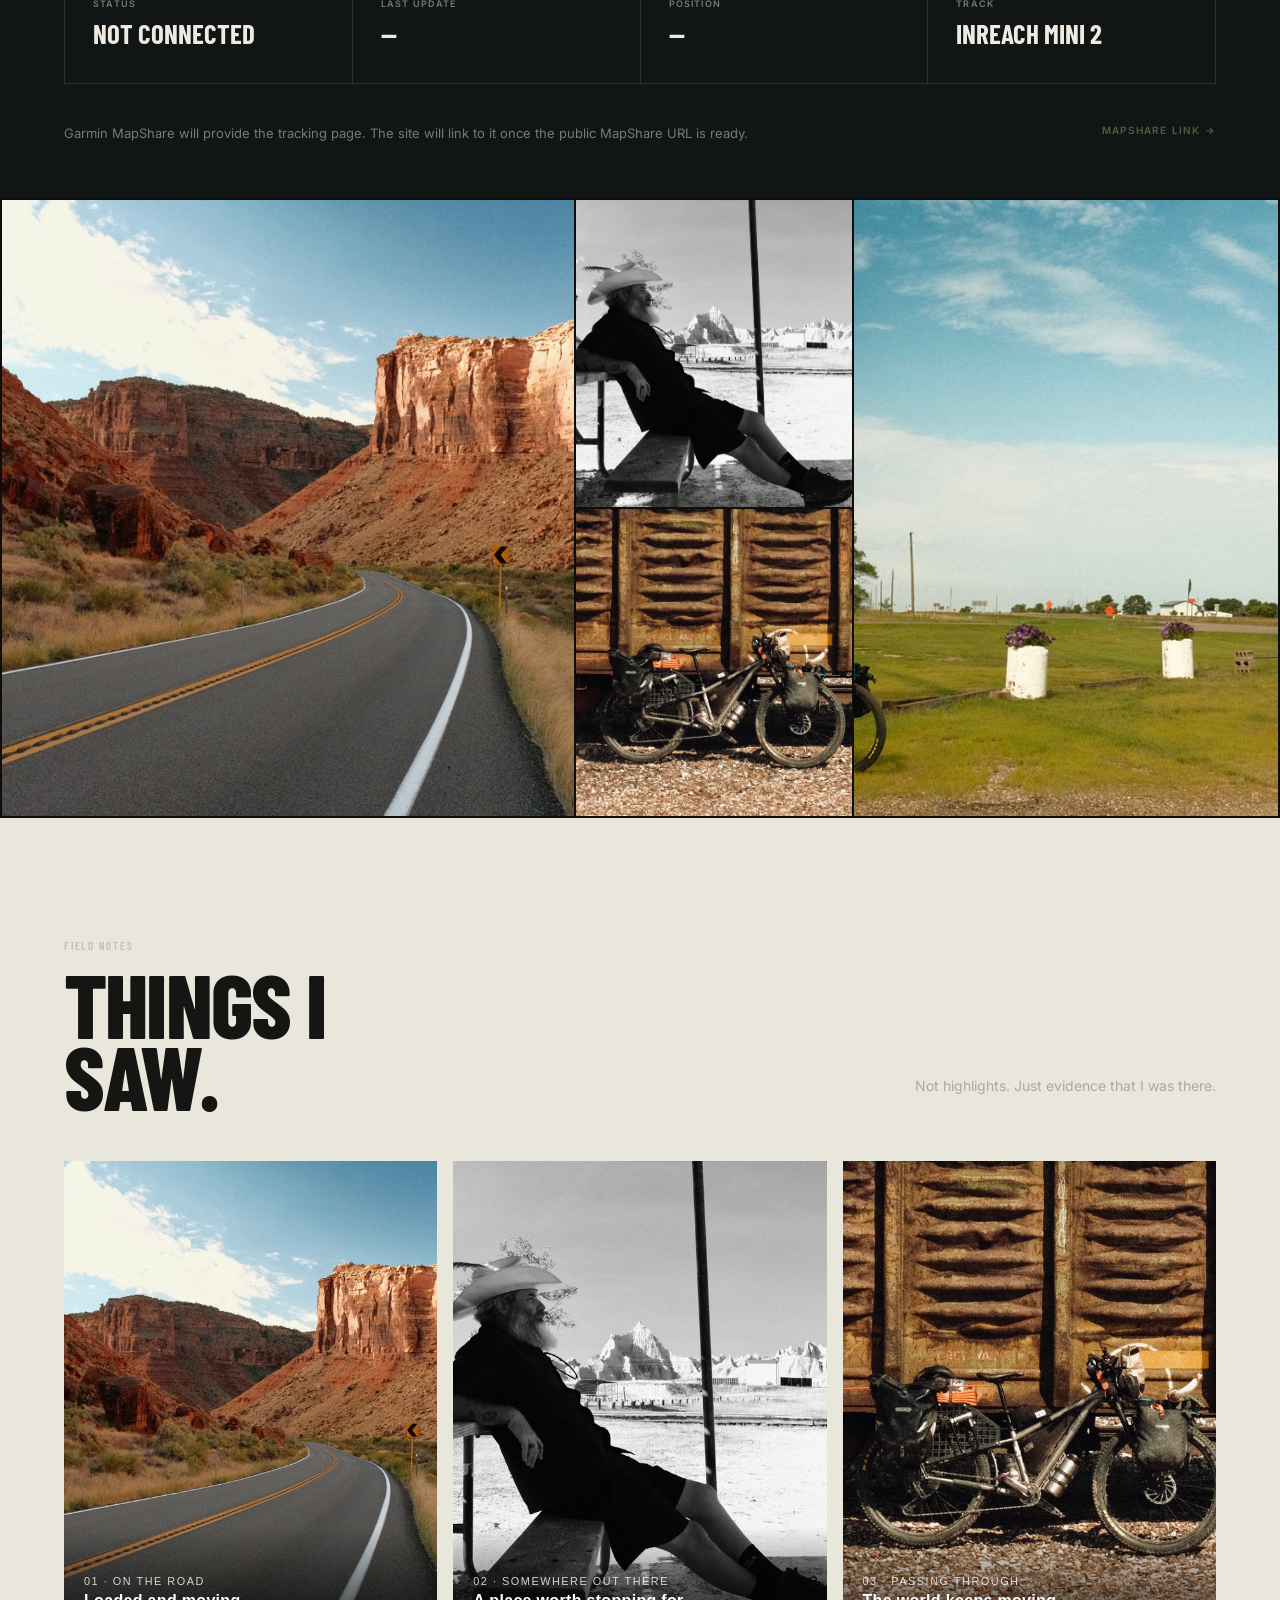
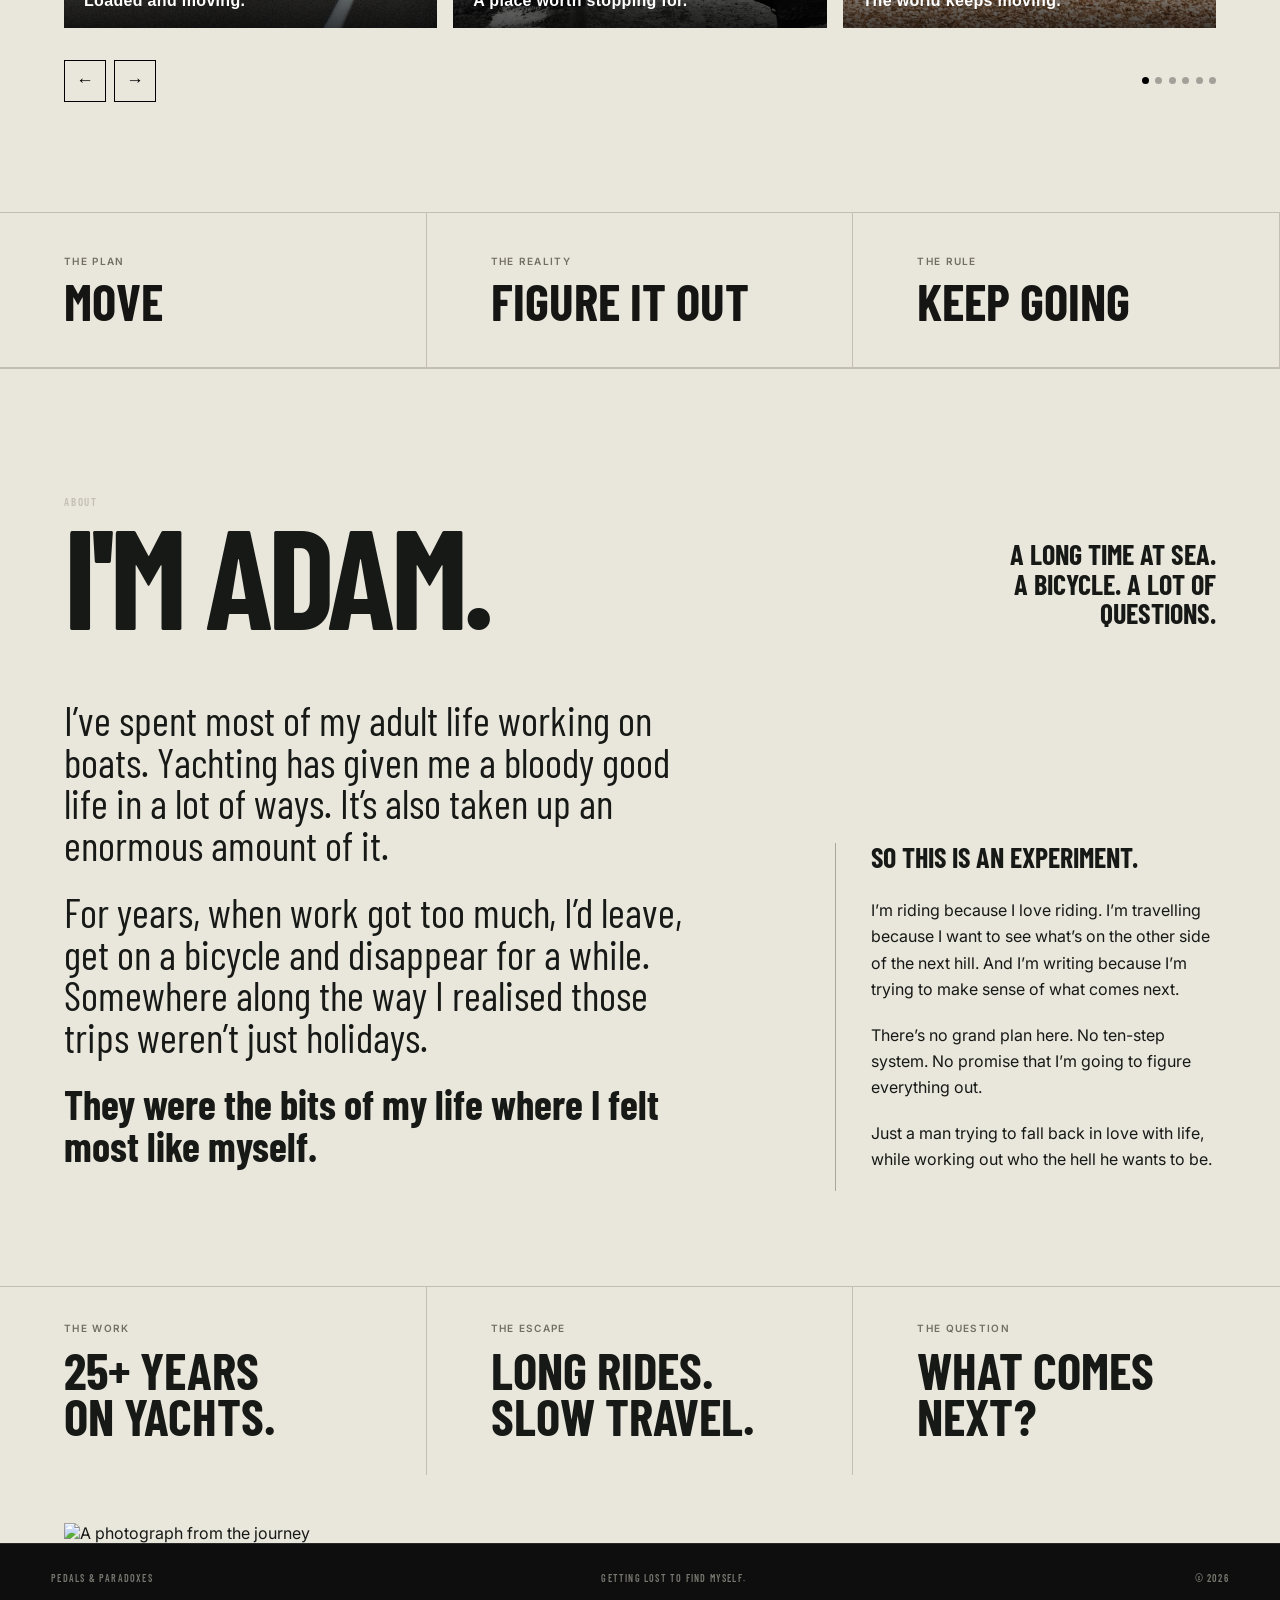
==== commit af354cbc: "v16 partss" ====
--- a/index.html
+++ b/index.html
@@ -14,6 +14,25 @@
 .about-photo{margin-top:3rem;width:100%;overflow:hidden}
 .about-photo img{display:block;width:100%;height:auto;max-height:680px;object-fit:cover}
 @media(max-width:700px){.about-photo{margin-top:2rem}.about-photo img{max-height:460px}}
+
+/* Field-notes carousel */
+.field-carousel{position:relative;margin-top:2.5rem;overflow:hidden}
+.field-carousel-track{display:flex;gap:1rem;overflow-x:auto;scroll-snap-type:x mandatory;scroll-behavior:smooth;padding:0 0 1rem;scrollbar-width:none}
+.field-carousel-track::-webkit-scrollbar{display:none}
+.field-slide{position:relative;flex:0 0 calc(33.333% - .67rem);aspect-ratio:4/5;scroll-snap-align:start;border:0;padding:0;background:none;overflow:hidden;cursor:pointer}
+.field-slide img{display:block;width:100%;height:100%;object-fit:cover;transition:transform .45s ease}
+.field-slide:hover img{transform:scale(1.035)}
+.field-slide-caption{position:absolute;left:0;right:0;bottom:0;padding:3rem 1.25rem 1.1rem;text-align:left;background:linear-gradient(transparent,rgba(0,0,0,.72));color:#fff}
+.field-slide-caption span{display:block;font-size:.68rem;letter-spacing:.14em;text-transform:uppercase;opacity:.8;margin-bottom:.35rem}
+.field-slide-caption strong{font-size:1rem;letter-spacing:.02em}
+.carousel-controls{display:flex;align-items:center;justify-content:space-between;margin-top:1rem}
+.carousel-buttons{display:flex;gap:.5rem}
+.carousel-buttons button{width:42px;height:42px;border:1px solid currentColor;background:transparent;cursor:pointer;font-size:1.1rem}
+.carousel-dots{display:flex;gap:.4rem;align-items:center}
+.carousel-dot{width:7px;height:7px;border-radius:50%;border:0;background:currentColor;opacity:.3;padding:0}
+.carousel-dot.active{opacity:1}
+@media(max-width:900px){.field-slide{flex-basis:calc(50% - .5rem)}}
+@media(max-width:700px){.field-slide{flex-basis:86%}.field-carousel{margin-top:1.75rem}}
 </style>
 </head>
 <body>
@@ -58,7 +77,7 @@
     <div class="now-label"><p class="eyebrow">Now</p><span>WHERE I AM IN THE STORY</span></div>
     <div class="now-main">
       <p class="now-status">Working.</p>
-      <p class="now-copy">The bike is waiting in California. I'm back in the yacht world for now, doing the practical bit while the next chapter gets lined up.</p>
+      <p class="now-copy">I'm currently in Pesaro, Italy. I'm back in the yacht world for now, doing the practical bit while the next chapter gets lined up.</p>
       <div class="now-next">
         <span>NEXT</span>
         <strong>Victorville → California desert → Baja → GDMBR Northbound</strong>
@@ -75,7 +94,7 @@
 <section id="journey-map" class="real-route">
   <div class="route-head">
     <div><p class="eyebrow">The route</p><h2>Where I've been.<br>Where I'm going.</h2></div>
-    <div><p>The line is the journey so far. The pale line is the plan. As the ride happens, the plan gets replaced by the road actually taken.</p><span>CLICK A POINT FOR THE CHAPTER.</span></div>
+    <div><p>The line follows the route I actually took. The pale line is the plan. As the ride happens, the plan gets replaced by the road actually taken.</p><span>CLICK A POINT FOR THE CHAPTER.</span></div>
   </div>
 
   <div class="route-map-wrap">
@@ -88,11 +107,24 @@
   </div>
 
   <div class="route-chapters">
-    <a href="#journal"><span>01</span><strong>Minneapolis</strong><em>PAST</em></a>
-    <a href="#journey-map"><span>02</span><strong>Phoenix</strong><em>PAST</em></a>
-    <a href="#journey-map"><span>03</span><strong>Victorville</strong><em>BASE / NEXT</em></a>
-    <a href="#journey-map"><span>04</span><strong>Baja</strong><em>NEXT</em></a>
-    <a href="#journey-map"><span>05</span><strong>GDMBR Northbound</strong><em>THE BIG ONE</em></a>
+    <a href="#journey-map"><span>01</span><strong>Minneapolis</strong><em>PAST</em></a>
+    <a href="#journey-map"><span>02</span><strong>Badlands</strong><em>PAST</em></a>
+    <a href="#journey-map"><span>03</span><strong>Mount Rushmore</strong><em>PAST</em></a>
+    <a href="#journey-map"><span>04</span><strong>Devils Tower</strong><em>PAST</em></a>
+    <a href="#journey-map"><span>05</span><strong>Rawlins</strong><em>PAST</em></a>
+    <a href="#journey-map"><span>06</span><strong>Grand Junction</strong><em>PAST</em></a>
+    <a href="#journey-map"><span>07</span><strong>Arches NP</strong><em>PAST</em></a>
+    <a href="#journey-map"><span>08</span><strong>Monument Valley</strong><em>PAST</em></a>
+    <a href="#journey-map"><span>09</span><strong>Grand Canyon</strong><em>PAST</em></a>
+    <a href="#journey-map"><span>10</span><strong>Sedona</strong><em>PAST</em></a>
+    <a href="#journey-map"><span>11</span><strong>Phoenix</strong><em>PAST</em></a>
+    <a href="#journey-map"><span>12</span><strong>Wickenburg</strong><em>PAST</em></a>
+    <a href="#journey-map"><span>13</span><strong>Parker</strong><em>PAST</em></a>
+    <a href="#journey-map"><span>14</span><strong>29 Palms</strong><em>PAST</em></a>
+    <a href="#journey-map"><span>15</span><strong>Joshua Tree</strong><em>PAST</em></a>
+    <a href="#journey-map"><span>16</span><strong>Victorville</strong><em>BASE / NEXT</em></a>
+    <a href="#journey-map"><span>17</span><strong>Baja</strong><em>NEXT</em></a>
+    <a href="#journey-map"><span>18</span><strong>GDMBR Northbound</strong><em>THE BIG ONE</em></a>
   </div>
 </section>
 
@@ -116,9 +148,9 @@
     <p class="section-note">Previous experiments. They got me here.</p>
   </div>
   <div class="past-grid">
-    <article><div class="past-image" style="background-image:url('images/06.jpg')"></div><div class="past-copy"><span>01</span><h3>Minneapolis</h3><p>Archive</p></div></article>
-    <article><div class="past-image" style="background-image:url('images/03.jpg')"></div><div class="past-copy"><span>02</span><h3>Phoenix</h3><p>Archive</p></div></article>
-    <article><div class="past-image" style="background-image:url('images/08.jpg')"></div><div class="past-copy"><span>03</span><h3>Victorville</h3><p>Archive</p></div></article>
+    <article><div class="past-image" style="background-image:url('images/06.jpg')"></div><div class="past-copy"><span>01</span><h3>Camino de Santiago</h3><p>Photo collection</p></div></article>
+    <article><div class="past-image" style="background-image:url('images/03.jpg')"></div><div class="past-copy"><span>02</span><h3>Baja California</h3><p>Photo collection</p></div></article>
+    <article><div class="past-image" style="background-image:url('images/08.jpg')"></div><div class="past-copy"><span>03</span><h3>Slovenia</h3><p>Photo collection</p></div></article>
   </div>
 </section>
 
@@ -146,11 +178,11 @@
   <div class="bike-specs">
     <div><span>FRAME</span><strong>Esker Hayduke LVS — Small</strong><p>A 29er hardtail built around long days, loaded travel and keeping things simple.</p></div>
     <div><span>WHEELS</span><strong>29er · SON 28 dynamo</strong><p>Front wheel with a SON 28 dynamo hub. Rear wheel details to be added.</p></div>
-    <div><span>TYRES</span><strong>Maxxis · 29 × 2.6"</strong><p>Exact model to be added.</p></div>
+    <div><span>TYRES</span><strong>Maxxis Forekaster · 29 × 2.6"</strong><p>Trail tyres chosen for long-distance riding and mixed surfaces.</p></div>
     <div><span>DRIVETRAIN</span><strong>SRAM Eagle · 32T / 52T</strong><p>Low gearing for the bits of road that stop pretending they're roads.</p></div>
-    <div><span>COCKPIT</span><strong>PNW</strong><p>Bars and seatpost from PNW.</p></div>
+    <div><span>COCKPIT</span><strong>PNW · dropper post</strong><p>PNW cockpit setup with a dropper post.</p></div>
     <div><span>SADDLE</span><strong>Pro Stealth MTB</strong><p>Anatomical cut-out. Comfort matters when the day is measured in hours, not kilometres.</p></div>
-    <div><span>BRAKES</span><strong>SRAM D8 · front &amp; rear</strong><p>Exact model specification to be checked later.</p></div>
+    <div><span>BRAKES</span><strong>SRAM DB8 · front &amp; rear</strong><p>Hydraulic brakes for loaded riding and long descents.</p></div>
     <div><span>PEDALS</span><strong>Shimano XTR</strong><p>Simple, familiar and built to take the punishment.</p></div>
     <div><span>LUGGAGE</span><strong>Ortlieb Gravel Front + Rear</strong><p>Enough carrying capacity without turning the bike into a mobile garage.</p></div>
   </div>
@@ -161,14 +193,14 @@
       <p>I'm interested in gear because good gear disappears. It works, it gets dirty, it gets repaired and you stop thinking about it.</p>
     </div>
     <div class="gear-list">
-      <div class="gear-row"><span>01</span><strong>Sleeping</strong><p>Nemo Dragonfly 2P, Therm-a-Rest NeoAir, quilt and Sea to Summit pillow.</p></div>
-      <div class="gear-row"><span>02</span><strong>Cooking</strong><p>Trangia 27 UL. Simple cooking, hot food and coffee without much ceremony.</p></div>
-      <div class="gear-row"><span>03</span><strong>Navigation</strong><p>Garmin navigation setup. The exact device and mounting details will be added to the full kit list.</p></div>
+      <div class="gear-row"><span>01</span><strong>Sleeping</strong><p>Zenbivy quilt and the rest of the sleep system.</p></div>
+      <div class="gear-row"><span>02</span><strong>Cooking</strong><p>Trangia 27 UL, Aeropress Go and Gerber Compleat cutlery.</p></div>
+      <div class="gear-row"><span>03</span><strong>Navigation</strong><p>Wahoo ELEMNT for riding navigation, with Garmin inReach Mini 2 for satellite tracking and communication.</p></div>
       <div class="gear-row"><span>04</span><strong>Communication</strong><p>Garmin inReach Mini 2 for satellite messaging and tracking beyond phone signal.</p></div>
       <div class="gear-row"><span>05</span><strong>Camera / film</strong><p>Insta GO 2, Insta360 X5, DJI Neo drone and DJI Osmo Pocket 3.</p></div>
-      <div class="gear-row"><span>06</span><strong>Repair kit</strong><p>The boring stuff that keeps a small mechanical problem from becoming a very large walk. Full list to come.</p></div>
-    </div>
-    <div class="gear-footer">THE FULL KIT LIST WILL GROW HERE AS THE JOURNEY GROWS.</div>THE FULL KIT LIST WILL GROW HERE AS THE JOURNEY GROWS.</div>
+      <div class="gear-row"><span>06</span><strong>Repair kit</strong><p>Silca Elettrico pump, Silca ratchet, Crankbrothers M19, tyre levers, spare brake and gear cable, tyre boot, plug kit, spare tube and tube repair.</p></div>
+    </div>
+    <div class="gear-footer">THE FULL KIT LIST WILL GROW HERE AS THE JOURNEY GROWS.</div>
   </div>
 </section>
 
@@ -205,13 +237,19 @@
 
 <section class="field-notes" id="photos">
   <div class="section-top"><div><p class="eyebrow">Field notes</p><h2>Things I<br>saw.</h2></div><p class="section-note">Not highlights. Just evidence that I was there.</p></div>
-  <div class="field-grid">
-    <button class="field-photo tall" data-full="images/01.jpg" style="background-image:url('images/01.jpg')" aria-label="Open photograph of loaded bicycle on the road"></button>
-    <button class="field-photo" data-full="images/04.jpg" style="background-image:url('images/04.jpg')" aria-label="Open photograph of cyclist resting in the landscape"></button>
-    <button class="field-photo wide" data-full="images/05.jpg" style="background-image:url('images/05.jpg')" aria-label="Open photograph of bicycle beside a freight train"></button>
-    <button class="field-photo" data-full="images/02.jpg" style="background-image:url('images/02.jpg')" aria-label="Open photograph of corn field"></button>
-    <button class="field-photo tall" data-full="images/03.jpg" style="background-image:url('images/03.jpg')" aria-label="Open photograph of bicycle in front of rock formations"></button>
-    <button class="field-photo" data-full="images/11.jpg" style="background-image:url('images/11.jpg')" aria-label="Open photograph of bicycle at Battle Pass"></button>
+  <div class="field-carousel" aria-label="Things I saw photo carousel">
+    <div class="field-carousel-track">
+      <button class="field-slide" data-full="images/01.jpg" aria-label="Open photograph of loaded bicycle on the road"><img src="images/01.jpg" alt="Loaded bicycle on the road" loading="lazy"><span class="field-slide-caption"><span>01 · On the road</span><strong>Loaded and moving.</strong></span></button>
+      <button class="field-slide" data-full="images/04.jpg" aria-label="Open photograph of cyclist resting in the landscape"><img src="images/04.jpg" alt="Cyclist resting in the landscape" loading="lazy"><span class="field-slide-caption"><span>02 · Somewhere out there</span><strong>A place worth stopping for.</strong></span></button>
+      <button class="field-slide" data-full="images/05.jpg" aria-label="Open photograph of bicycle beside a freight train"><img src="images/05.jpg" alt="Bicycle beside a freight train" loading="lazy"><span class="field-slide-caption"><span>03 · Passing through</span><strong>The world keeps moving.</strong></span></button>
+      <button class="field-slide" data-full="images/02.jpg" aria-label="Open photograph of a corn field"><img src="images/02.jpg" alt="Corn field" loading="lazy"><span class="field-slide-caption"><span>04 · Field notes</span><strong>Not everything needs a story.</strong></span></button>
+      <button class="field-slide" data-full="images/03.jpg" aria-label="Open photograph of bicycle in front of rock formations"><img src="images/03.jpg" alt="Bicycle in front of rock formations" loading="lazy"><span class="field-slide-caption"><span>05 · Out there</span><strong>Small machine. Big landscape.</strong></span></button>
+      <button class="field-slide" data-full="images/11.jpg" aria-label="Open photograph of bicycle at Battle Pass"><img src="images/11.jpg" alt="Bicycle at Battle Pass" loading="lazy"><span class="field-slide-caption"><span>06 · Battle Pass</span><strong>One of the good ones.</strong></span></button>
+    </div>
+    <div class="carousel-controls">
+      <div class="carousel-buttons"><button type="button" class="carousel-prev" aria-label="Previous photo">←</button><button type="button" class="carousel-next" aria-label="Next photo">→</button></div>
+      <div class="carousel-dots" aria-label="Choose photo"></div>
+    </div>
   </div>
 </section>
 <div class="lightbox" aria-hidden="true"><button class="lightbox-close" aria-label="Close photograph">×</button><img src="" alt=""></div>
@@ -270,7 +308,19 @@
 nav.querySelectorAll('a').forEach(a=>a.addEventListener('click',()=>nav.classList.remove('open')));
 const lightbox=document.querySelector('.lightbox');
 const lightboxImg=lightbox.querySelector('img');
-document.querySelectorAll('.field-photo').forEach(btn=>btn.addEventListener('click',()=>{lightboxImg.src=btn.dataset.full;lightbox.classList.add('open');lightbox.setAttribute('aria-hidden','false')}));
+document.querySelectorAll('.field-slide').forEach(btn=>btn.addEventListener('click',()=>{lightboxImg.src=btn.dataset.full;lightbox.classList.add('open');lightbox.setAttribute('aria-hidden','false')}));
+const carouselTrack=document.querySelector('.field-carousel-track');
+const carouselSlides=[...document.querySelectorAll('.field-slide')];
+const carouselDots=document.querySelector('.carousel-dots');
+const carouselPrev=document.querySelector('.carousel-prev');
+const carouselNext=document.querySelector('.carousel-next');
+if(carouselTrack && carouselSlides.length){
+  carouselSlides.forEach((_,i)=>{const d=document.createElement('button');d.type='button';d.className='carousel-dot'+(i===0?' active':'');d.setAttribute('aria-label','Go to photo '+(i+1));d.addEventListener('click',()=>carouselSlides[i].scrollIntoView({behavior:'smooth',block:'nearest',inline:'start'}));carouselDots.appendChild(d)});
+  const updateDots=()=>{const left=carouselTrack.scrollLeft;let best=0,bestDist=Infinity;carouselSlides.forEach((slide,i)=>{const dist=Math.abs(slide.offsetLeft-left);if(dist<bestDist){best=i;bestDist=dist}});[...carouselDots.children].forEach((d,i)=>d.classList.toggle('active',i===best));};
+  carouselTrack.addEventListener('scroll',()=>requestAnimationFrame(updateDots));
+  carouselPrev.addEventListener('click',()=>{let i=carouselSlides.findIndex(slide=>slide.offsetLeft>=carouselTrack.scrollLeft-4);i=Math.max(0,i-1);carouselSlides[i].scrollIntoView({behavior:'smooth',block:'nearest',inline:'start'});});
+  carouselNext.addEventListener('click',()=>{let i=carouselSlides.findIndex(slide=>slide.offsetLeft>carouselTrack.scrollLeft+4);if(i<0)i=carouselSlides.length-1;carouselSlides[i].scrollIntoView({behavior:'smooth',block:'nearest',inline:'start'});});
+}
 function closeLightbox(){lightbox.classList.remove('open');lightbox.setAttribute('aria-hidden','true');lightboxImg.src=''}
 lightbox.addEventListener('click',e=>{if(e.target===lightbox||e.target.classList.contains('lightbox-close'))closeLightbox()});
 document.addEventListener('keydown',e=>{if(e.key==='Escape')closeLightbox()});
@@ -299,65 +349,52 @@
 
   // Approximate planning geometry only. Replace with real GPX tracks as the journey happens.
   const past = [
-    [44.9778,-93.2650],
-    [43.4,-96.7],
-    [41.3,-99.2],
-    [39.2,-104.7],
-    [36.9,-108.0],
-    [34.6,-111.9],
-    [33.4484,-112.0740],
-    [34.54,-117.29]
+    [44.9778,-93.2650], [43.8554,-102.3397], [43.8791,-103.4591],
+    [44.5902,-104.7156], [41.7911,-107.2387], [39.0639,-108.5506],
+    [38.7331,-109.5925], [37.0042,-110.1730], [36.0544,-112.1401],
+    [34.8697,-111.7609], [33.4484,-112.0740], [34.0259,-112.7385],
+    [34.1400,-114.5780], [34.1357,-116.0542], [34.1347,-116.3131], [34.54,-117.29]
   ];
 
   // The next ride: Victorville through the California desert, down to San Diego,
   // then south through Baja to La Paz.
   const nextRide = [
-    [34.54,-117.29],
-    [34.05,-116.7],
-    [33.35,-116.2],
-    [32.72,-117.16],
-    [31.86,-116.60],
-    [30.70,-115.98],
-    [29.08,-114.05],
-    [27.80,-113.00],
-    [26.05,-111.35],
-    [24.14,-110.31]
+    [34.54,-117.29], [34.05,-116.7], [33.35,-116.2], [32.72,-117.16],
+    [31.86,-116.60], [30.70,-115.98], [29.08,-114.05], [27.80,-113.00],
+    [26.05,-111.35], [24.14,-110.31]
   ];
 
   // The return north to San Diego is a transfer, not part of the cycling route.
   const transfer = [
-    [24.14,-110.31],
-    [27.0,-113.8],
-    [29.5,-115.0],
-    [32.72,-117.16]
+    [24.14,-110.31], [27.0,-113.8], [29.5,-115.0], [32.72,-117.16]
   ];
 
   const gdmbr = [
-    [32.72,-117.16],
-    [34.8,-116.0],
-    [36.7,-114.0],
-    [38.8,-111.9],
-    [41.1,-111.6],
-    [43.6,-111.0],
-    [45.9,-110.8],
-    [47.8,-113.0],
-    [49.3,-114.1]
+    [32.72,-117.16], [34.8,-116.0], [36.7,-114.0], [38.8,-111.9],
+    [41.1,-111.6], [43.6,-111.0], [45.9,-110.8], [47.8,-113.0], [49.3,-114.1]
   ];
 
-  L.polyline(past, {color:'#7f8560', weight:4, opacity:.9}).addTo(map);
-  L.polyline(nextRide, {color:'#9b9d95', weight:3, opacity:.72, dashArray:'7 8'}).addTo(map);
-  L.polyline(transfer, {color:'#b0aca2', weight:2, opacity:.55, dashArray:'2 8'}).addTo(map);
-  L.polyline(gdmbr, {color:'#9b9d95', weight:3, opacity:.55, dashArray:'7 8'}).addTo(map);
-
   const chapters = [
-
-    {name:'Minneapolis', pos:[44.9778,-93.2650], state:'PAST', cls:'past'},
-    {name:'Phoenix', pos:[33.4484,-112.0740], state:'PAST', cls:'past'},
+    {name:'Minneapolis', pos:[44.9778,-93.265], state:'PAST', cls:'past'},
+    {name:'Badlands', pos:[43.8554,-102.3397], state:'PAST', cls:'past'},
+    {name:'Mount Rushmore', pos:[43.8791,-103.4591], state:'PAST', cls:'past'},
+    {name:'Devils Tower', pos:[44.5902,-104.7156], state:'PAST', cls:'past'},
+    {name:'Rawlins', pos:[41.7911,-107.2387], state:'PAST', cls:'past'},
+    {name:'Grand Junction', pos:[39.0639,-108.5506], state:'PAST', cls:'past'},
+    {name:'Arches NP', pos:[38.7331,-109.5925], state:'PAST', cls:'past'},
+    {name:'Monument Valley', pos:[37.0042,-110.173], state:'PAST', cls:'past'},
+    {name:'Grand Canyon', pos:[36.0544,-112.1401], state:'PAST', cls:'past'},
+    {name:'Sedona', pos:[34.8697,-111.7609], state:'PAST', cls:'past'},
+    {name:'Phoenix', pos:[33.4484,-112.074], state:'PAST', cls:'past'},
+    {name:'Wickenburg', pos:[34.0259,-112.7385], state:'PAST', cls:'past'},
+    {name:'Parker', pos:[34.14,-114.578], state:'PAST', cls:'past'},
+    {name:'29 Palms', pos:[34.1357,-116.0542], state:'PAST', cls:'past'},
+    {name:'Joshua Tree', pos:[34.1347,-116.3131], state:'PAST', cls:'past'},
     {name:'Victorville', pos:[34.54,-117.29], state:'BASE / NEXT', cls:'next'},
     {name:'Baja', pos:[28.0,-113.2], state:'NEXT', cls:'next'},
     {name:'La Paz', pos:[24.14,-110.31], state:'NEXT', cls:'next'},
     {name:'San Diego', pos:[32.72,-117.16], state:'NEXT', cls:'next'},
-    {name:'GDMBR Northbound', pos:[49.28,-114.12], state:'PLAN', cls:'plan'}
+    {name:'GDMBR Northbound', pos:[49.28,-114.12], state:'PLAN', cls:'plan'},
   ];
 
   const bounds = L.latLngBounds(chapters.map(c => c.pos));
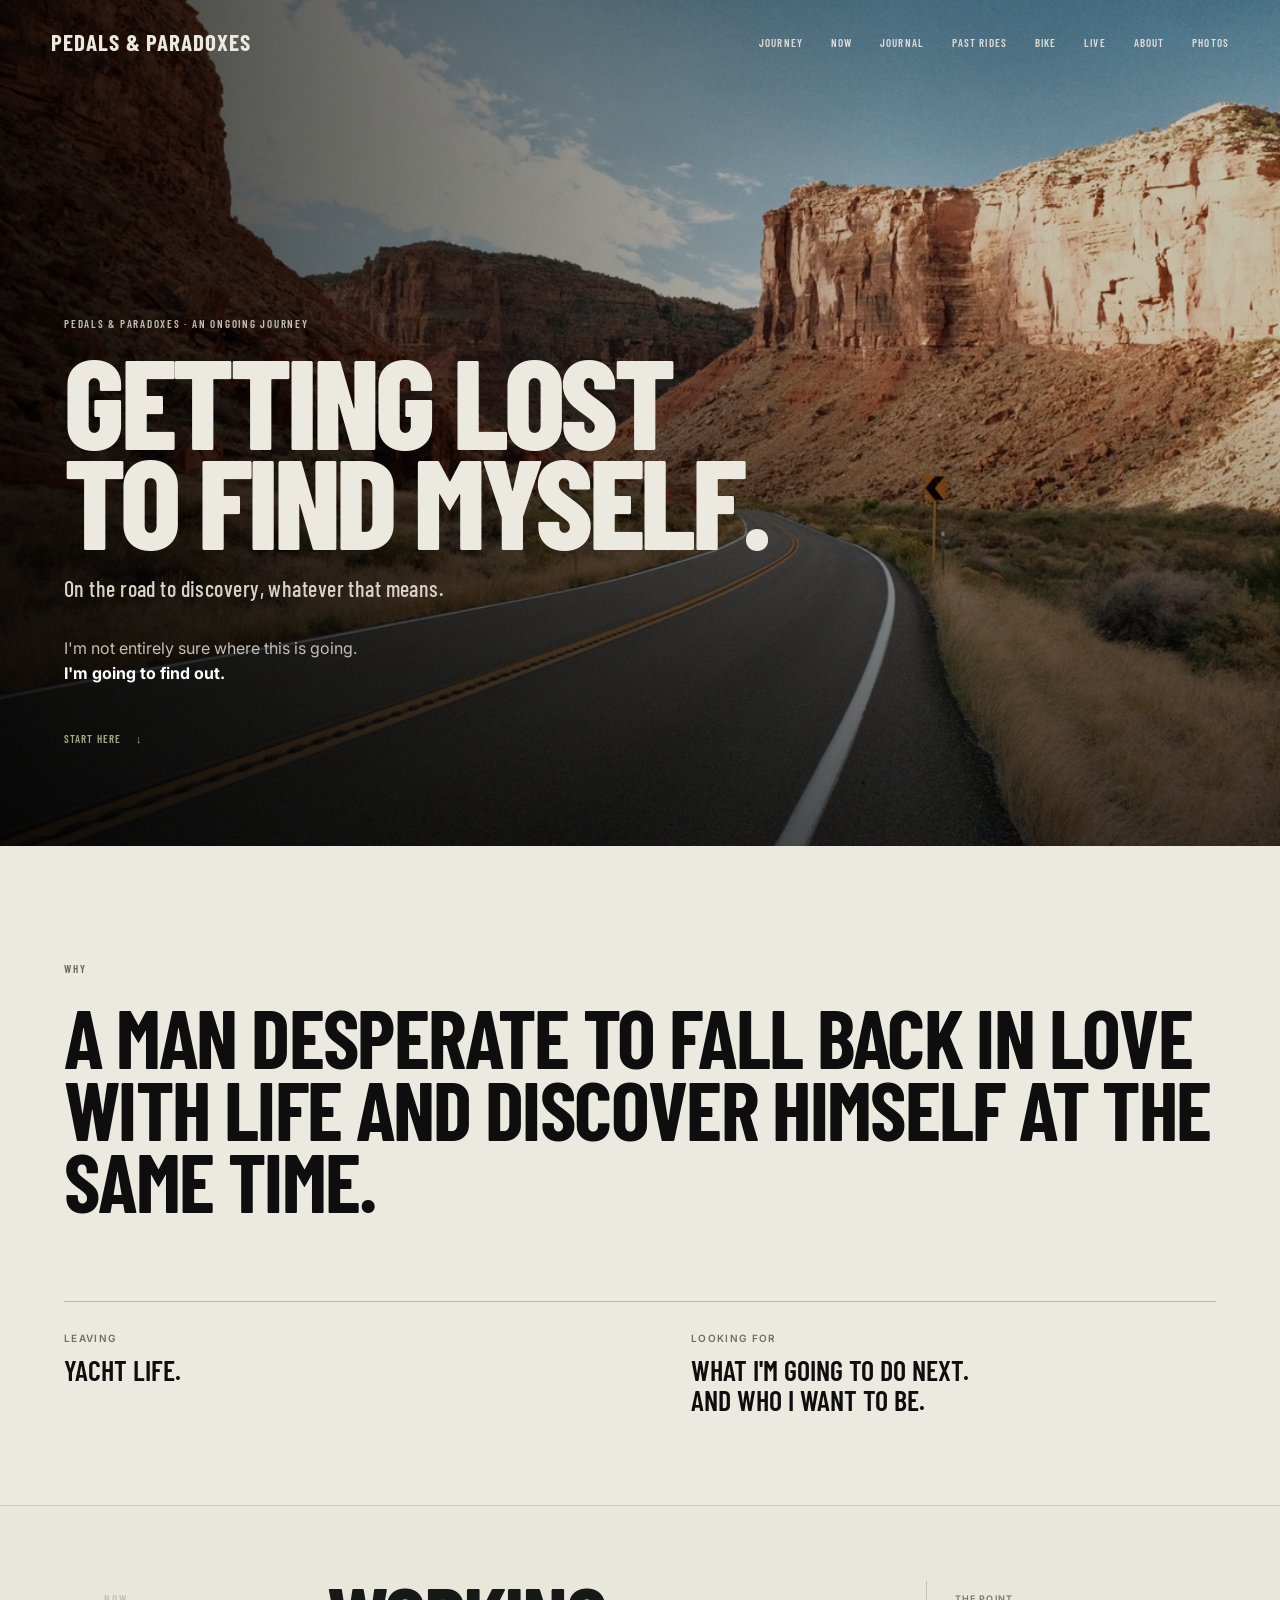
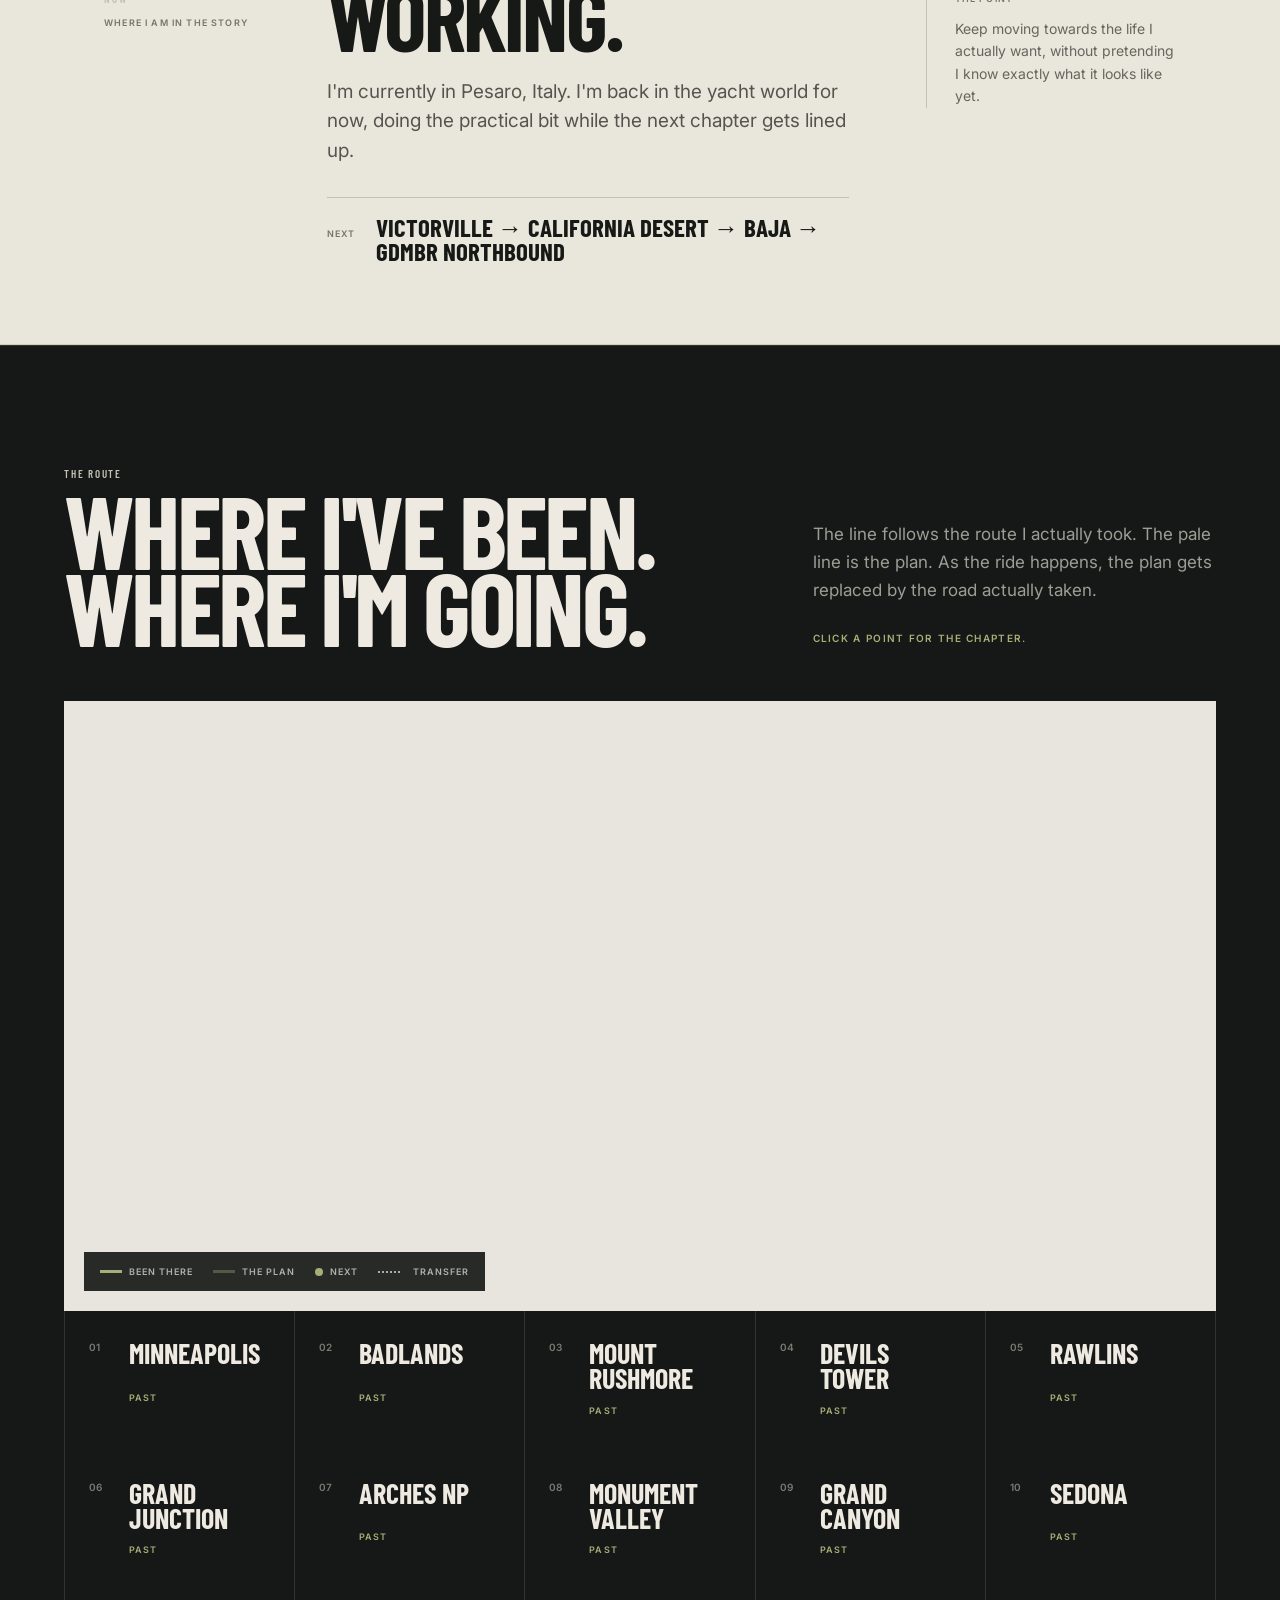
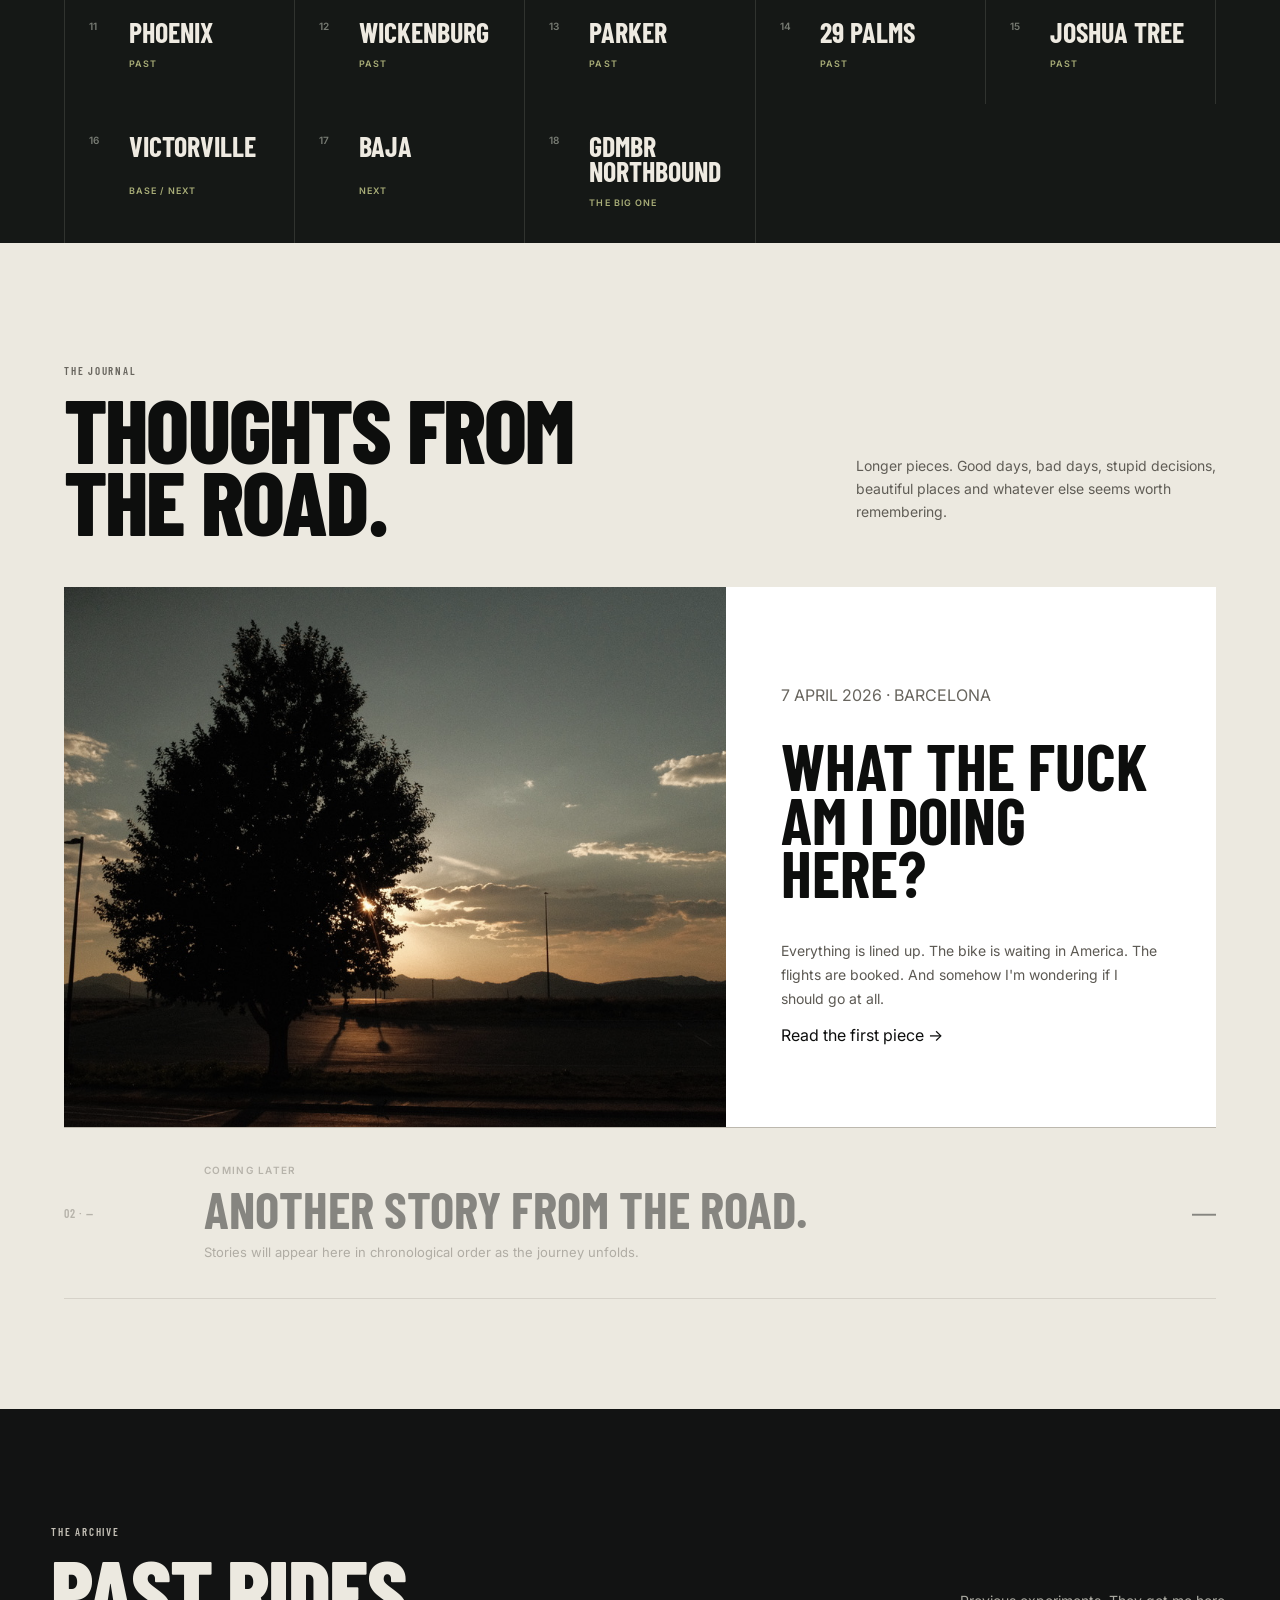
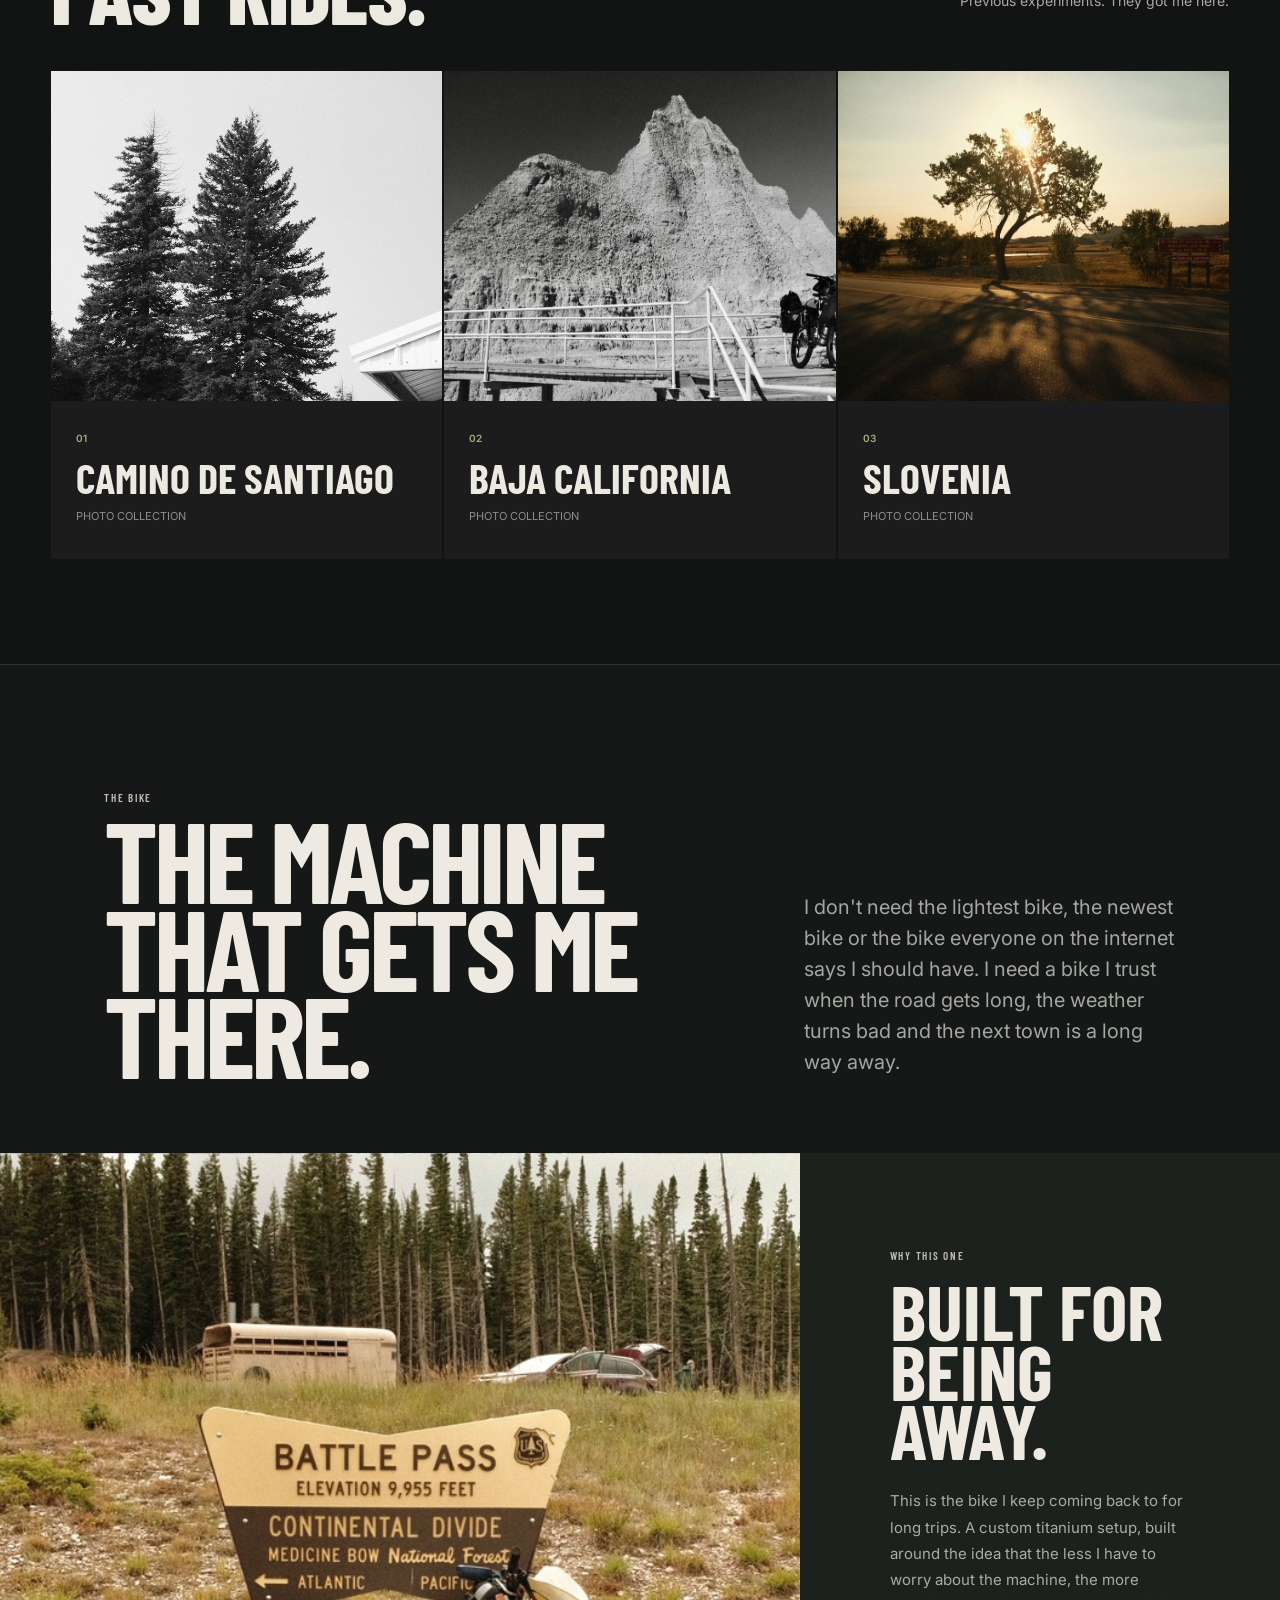
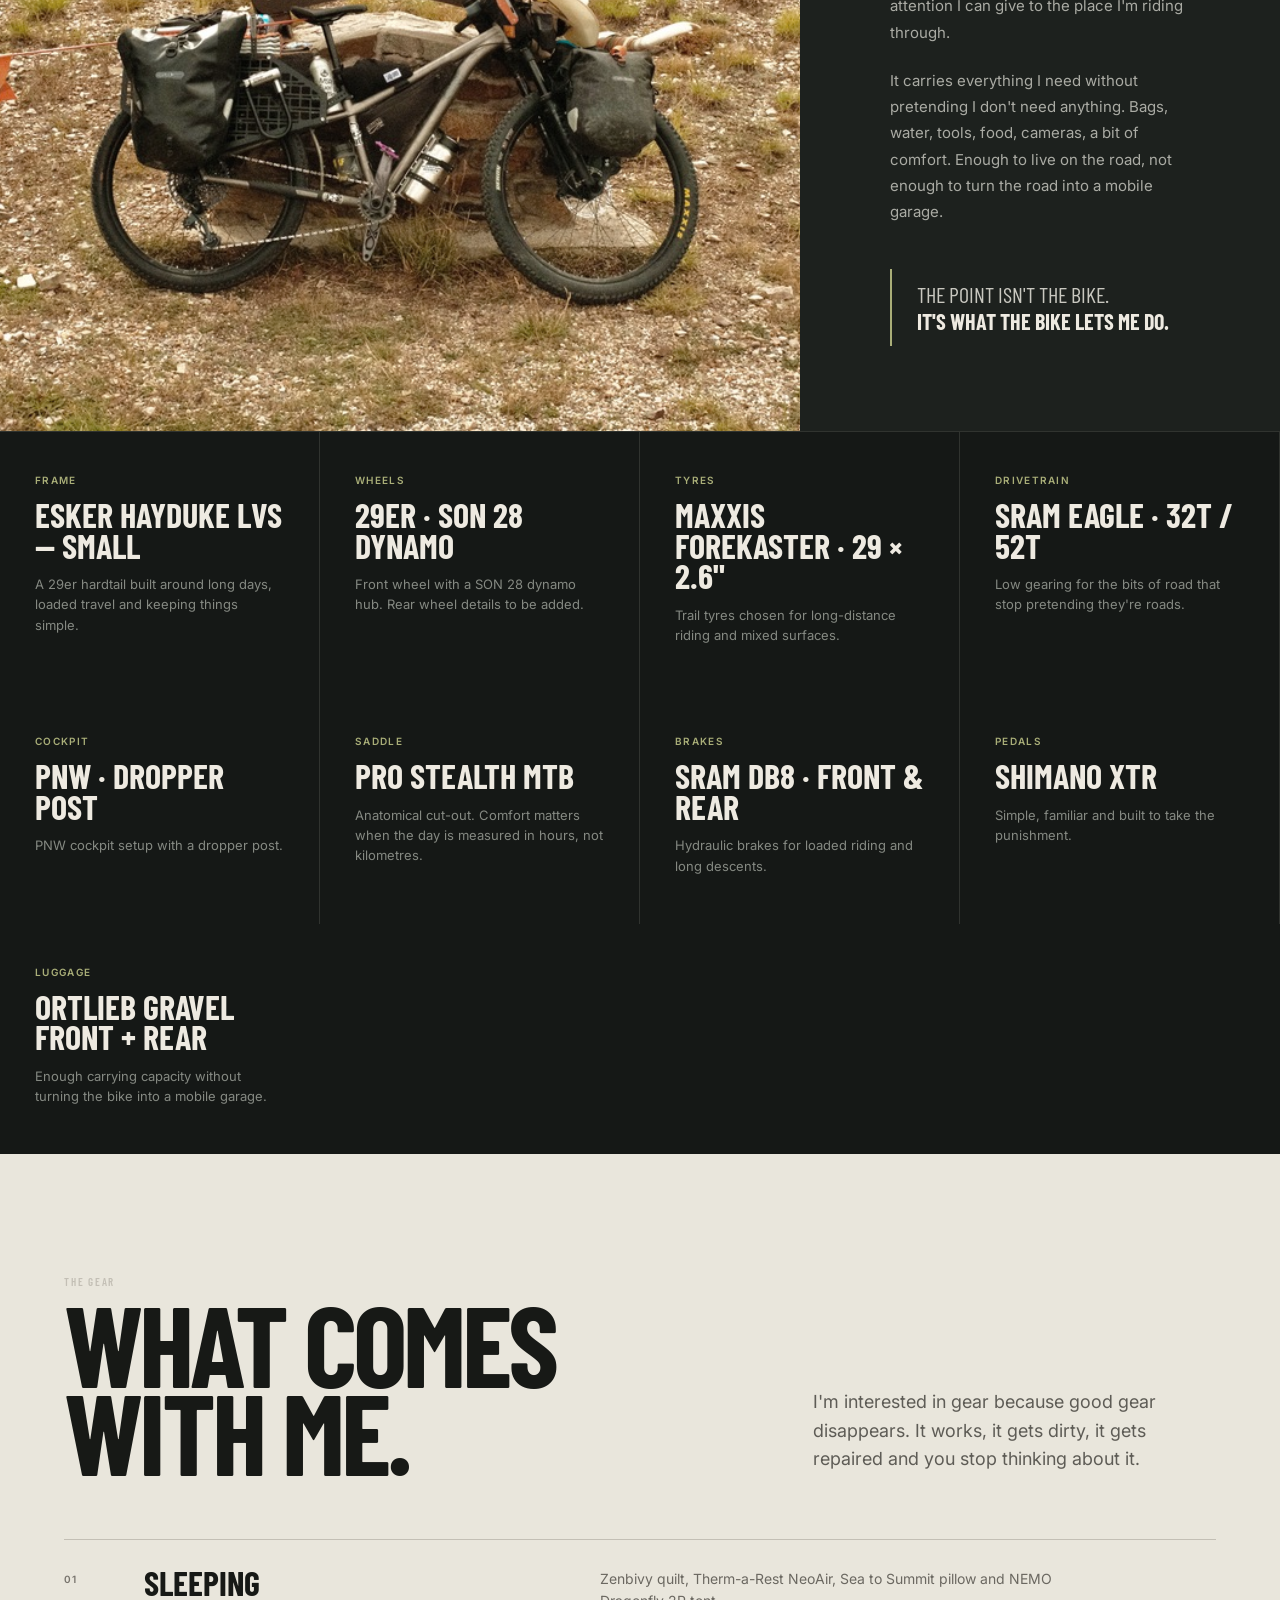
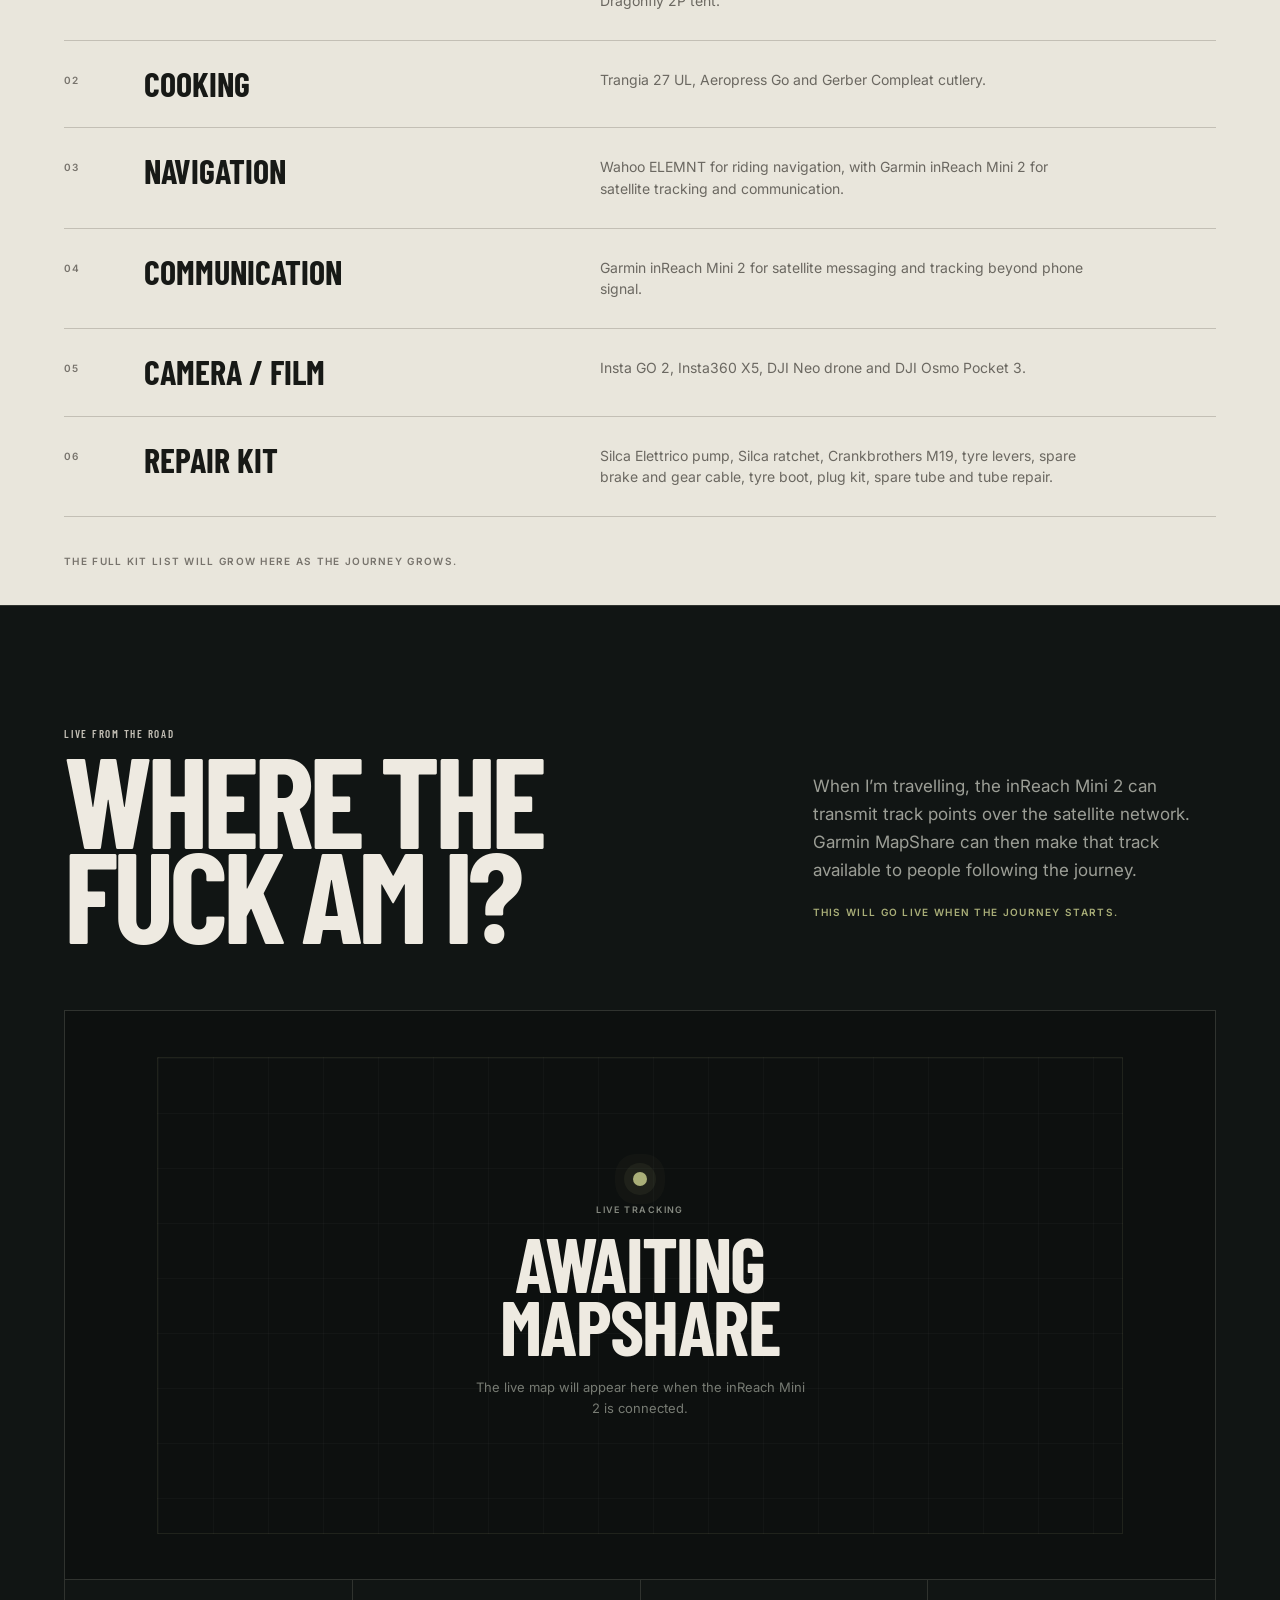
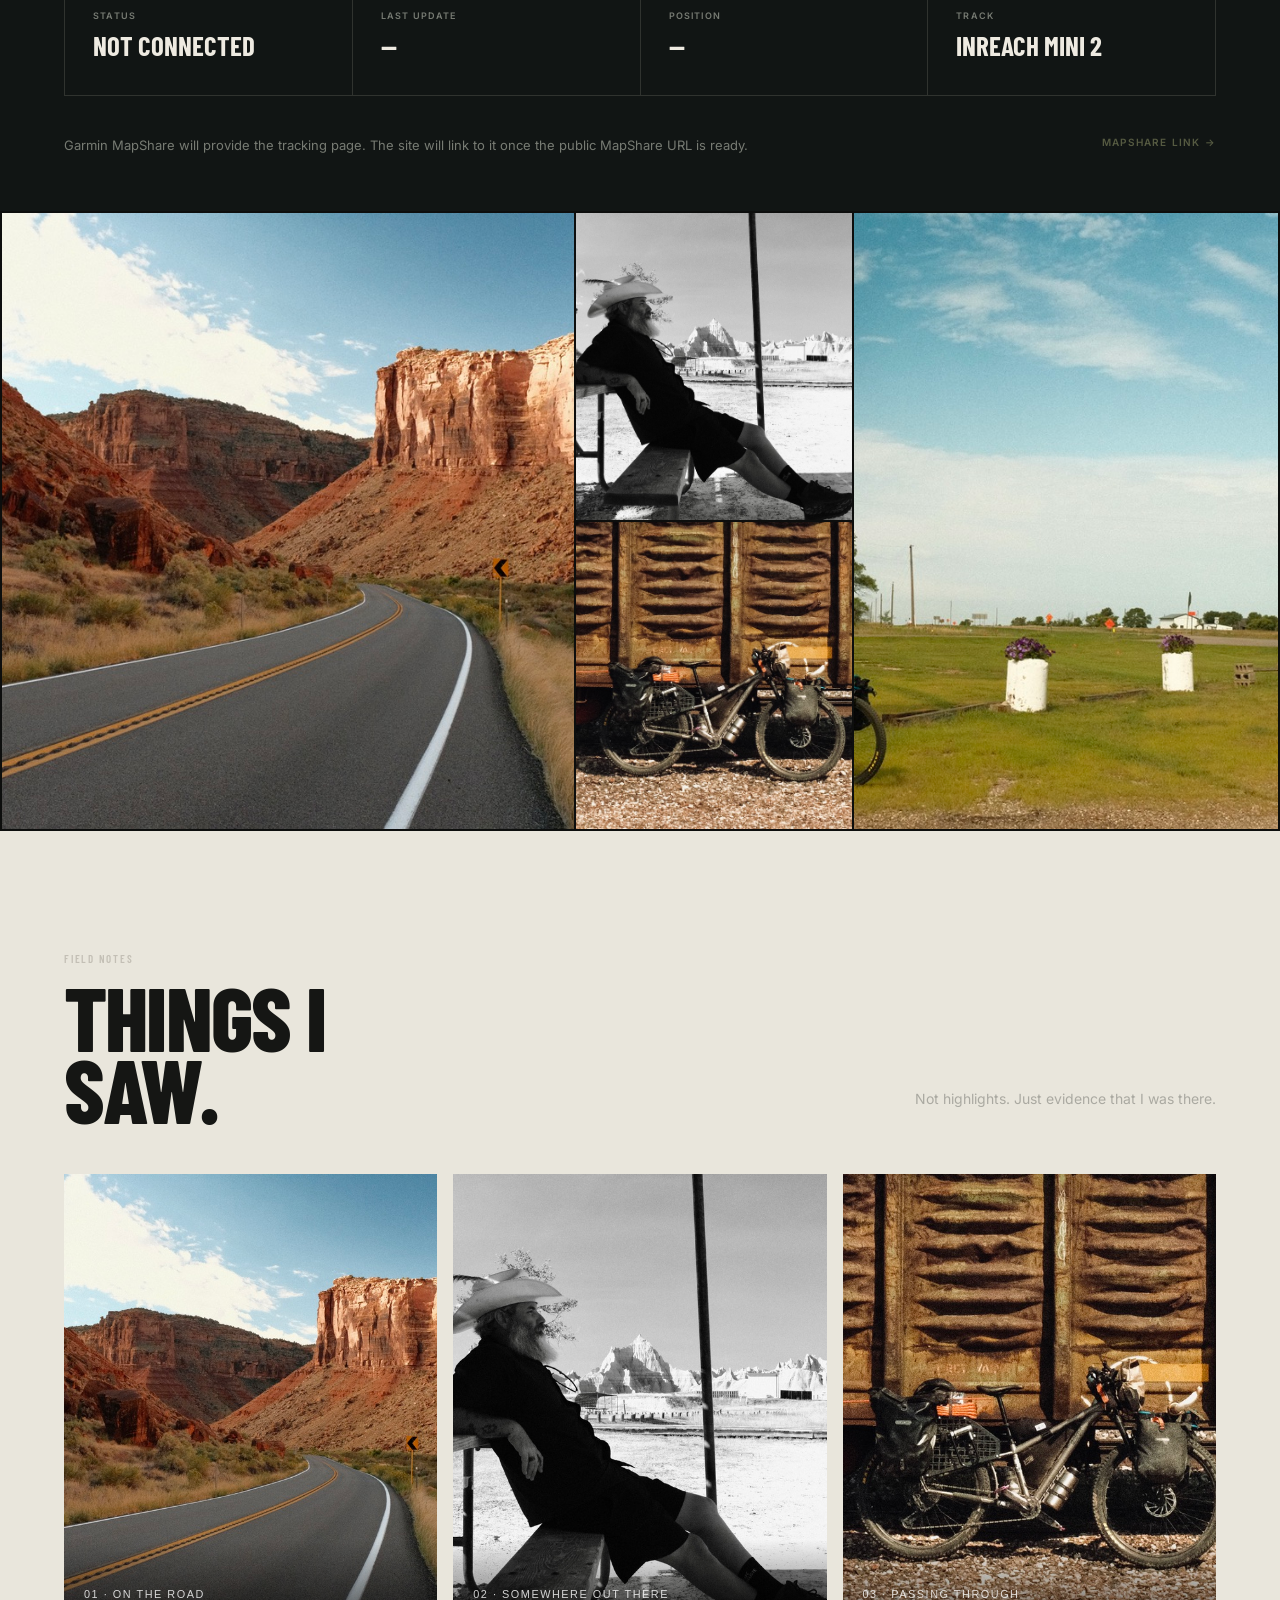
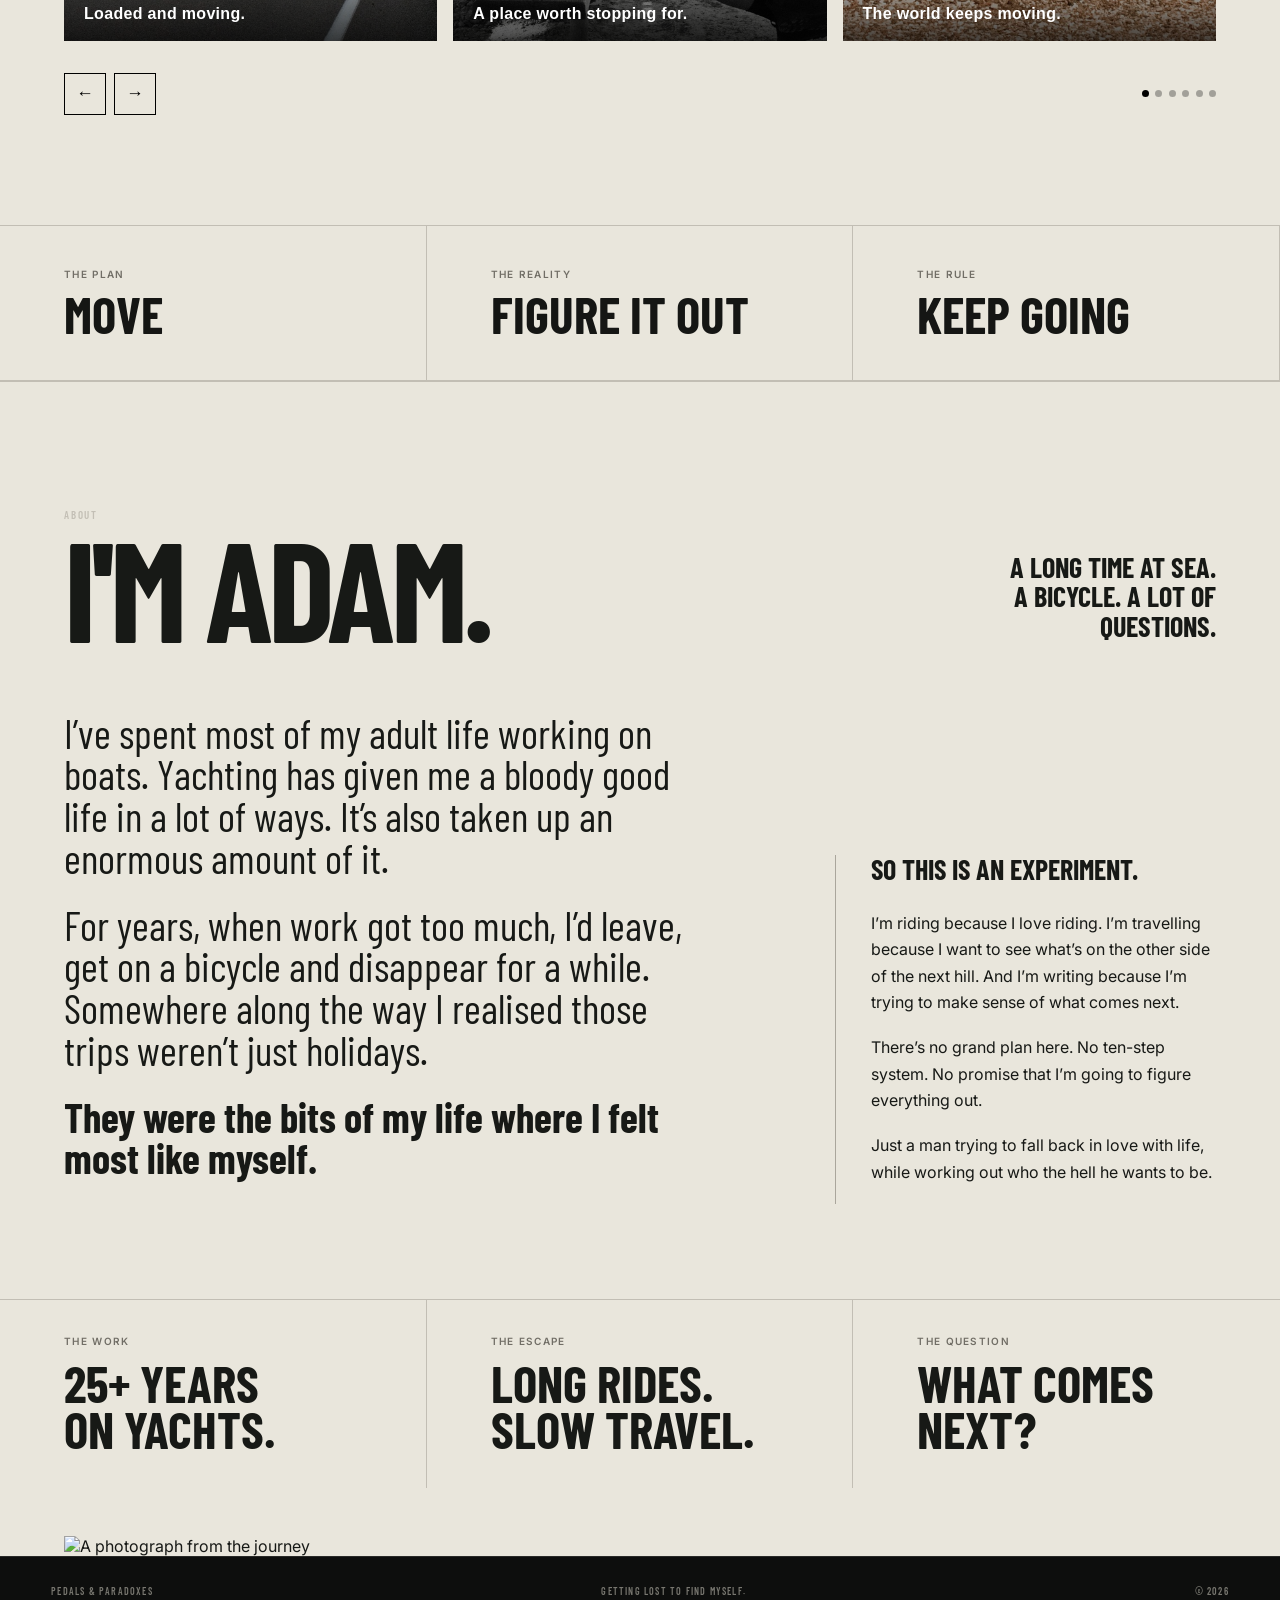
==== commit 213d0025: "Update index.html" ====
--- a/index.html
+++ b/index.html
@@ -193,7 +193,7 @@
       <p>I'm interested in gear because good gear disappears. It works, it gets dirty, it gets repaired and you stop thinking about it.</p>
     </div>
     <div class="gear-list">
-      <div class="gear-row"><span>01</span><strong>Sleeping</strong><p>Zenbivy quilt and the rest of the sleep system.</p></div>
+      <div class="gear-row"><span>01</span><strong>Sleeping</strong><p>Zenbivy quilt, Therm-a-Rest NeoAir, Sea to Summit pillow and NEMO Dragonfly 2P tent.</p></div>
       <div class="gear-row"><span>02</span><strong>Cooking</strong><p>Trangia 27 UL, Aeropress Go and Gerber Compleat cutlery.</p></div>
       <div class="gear-row"><span>03</span><strong>Navigation</strong><p>Wahoo ELEMNT for riding navigation, with Garmin inReach Mini 2 for satellite tracking and communication.</p></div>
       <div class="gear-row"><span>04</span><strong>Communication</strong><p>Garmin inReach Mini 2 for satellite messaging and tracking beyond phone signal.</p></div>
@@ -374,6 +374,41 @@
     [41.1,-111.6], [43.6,-111.0], [45.9,-110.8], [47.8,-113.0], [49.3,-114.1]
   ];
 
+  // Route lines connecting the chapter points.
+  L.polyline(past, {
+    color: '#151816',
+    weight: 3,
+    opacity: 0.9,
+    lineCap: 'round',
+    lineJoin: 'round'
+  }).addTo(map);
+
+  L.polyline(nextRide, {
+    color: '#8f956b',
+    weight: 3,
+    opacity: 0.9,
+    lineCap: 'round',
+    lineJoin: 'round'
+  }).addTo(map);
+
+  L.polyline(transfer, {
+    color: '#8f956b',
+    weight: 2,
+    opacity: 0.7,
+    dashArray: '6 8',
+    lineCap: 'round',
+    lineJoin: 'round'
+  }).addTo(map);
+
+  L.polyline(gdmbr, {
+    color: '#b9b5aa',
+    weight: 3,
+    opacity: 0.9,
+    dashArray: '8 8',
+    lineCap: 'round',
+    lineJoin: 'round'
+  }).addTo(map);
+
   const chapters = [
     {name:'Minneapolis', pos:[44.9778,-93.265], state:'PAST', cls:'past'},
     {name:'Badlands', pos:[43.8554,-102.3397], state:'PAST', cls:'past'},
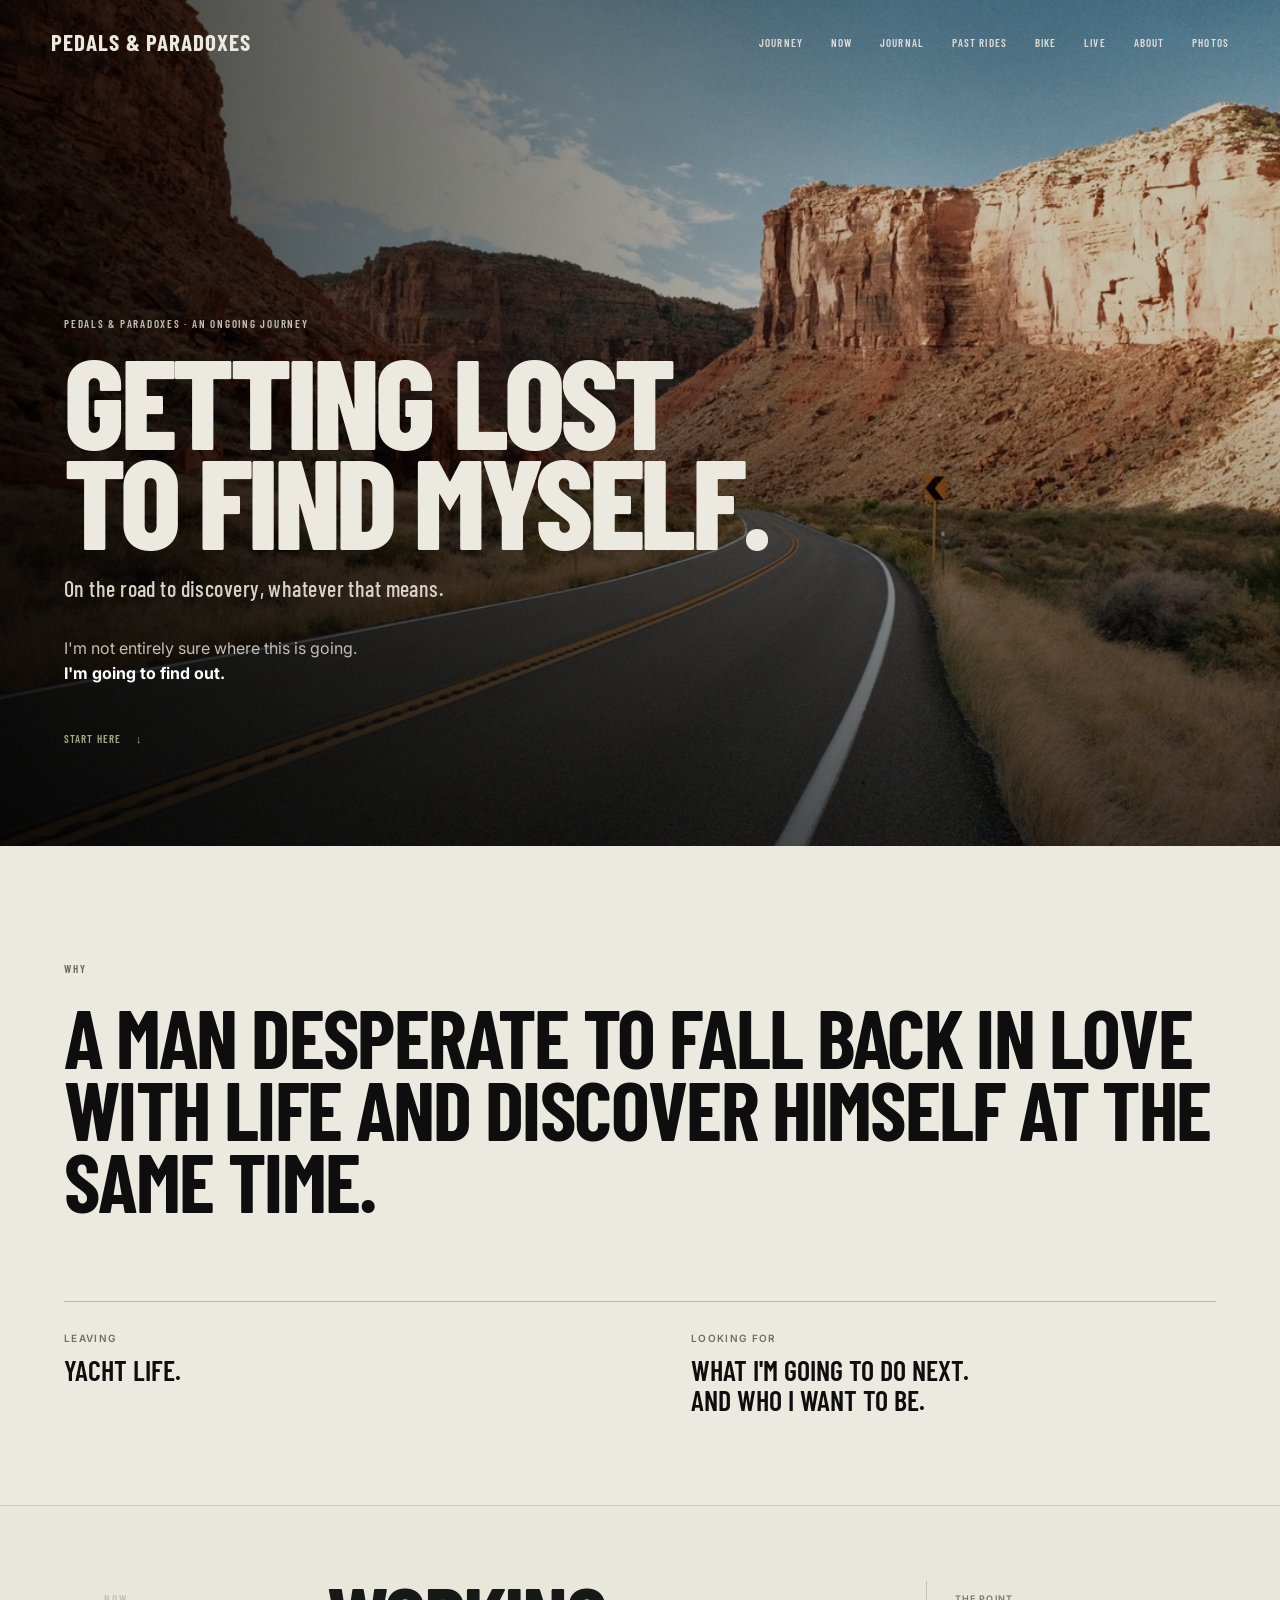
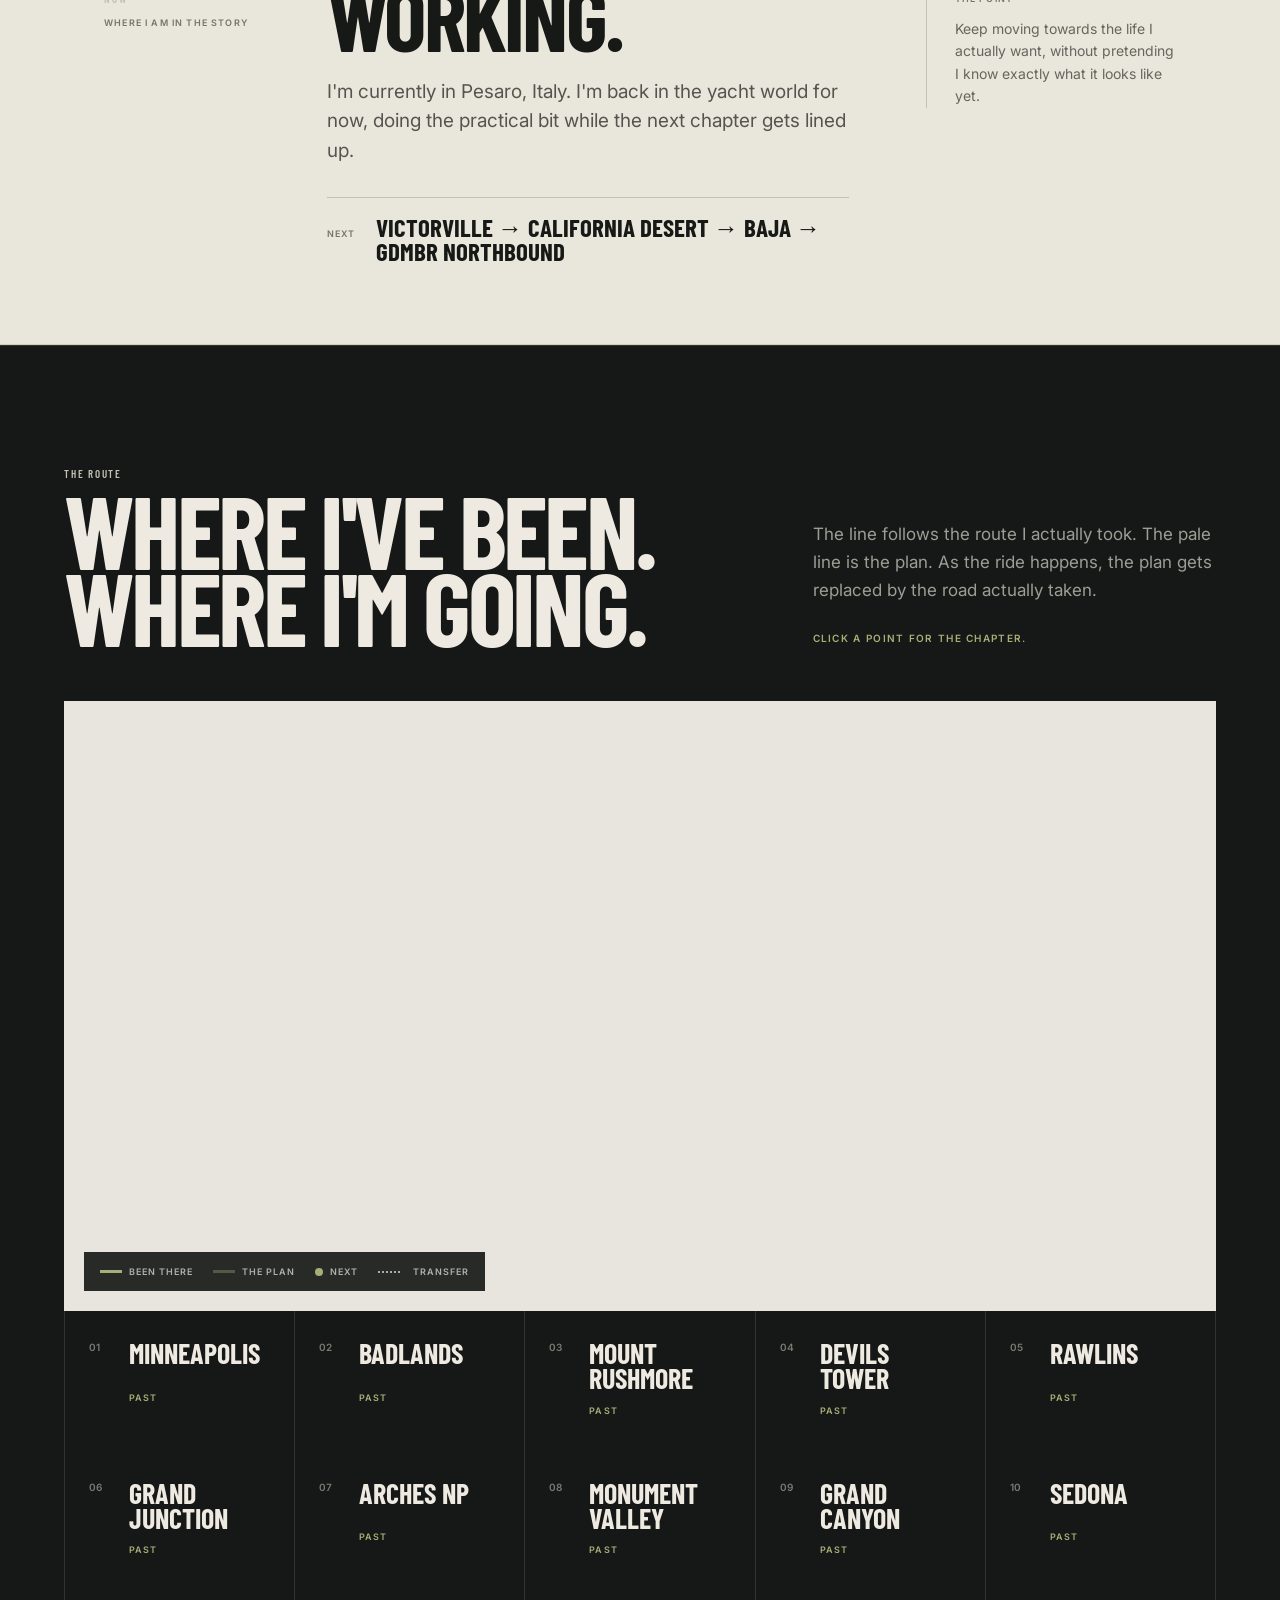
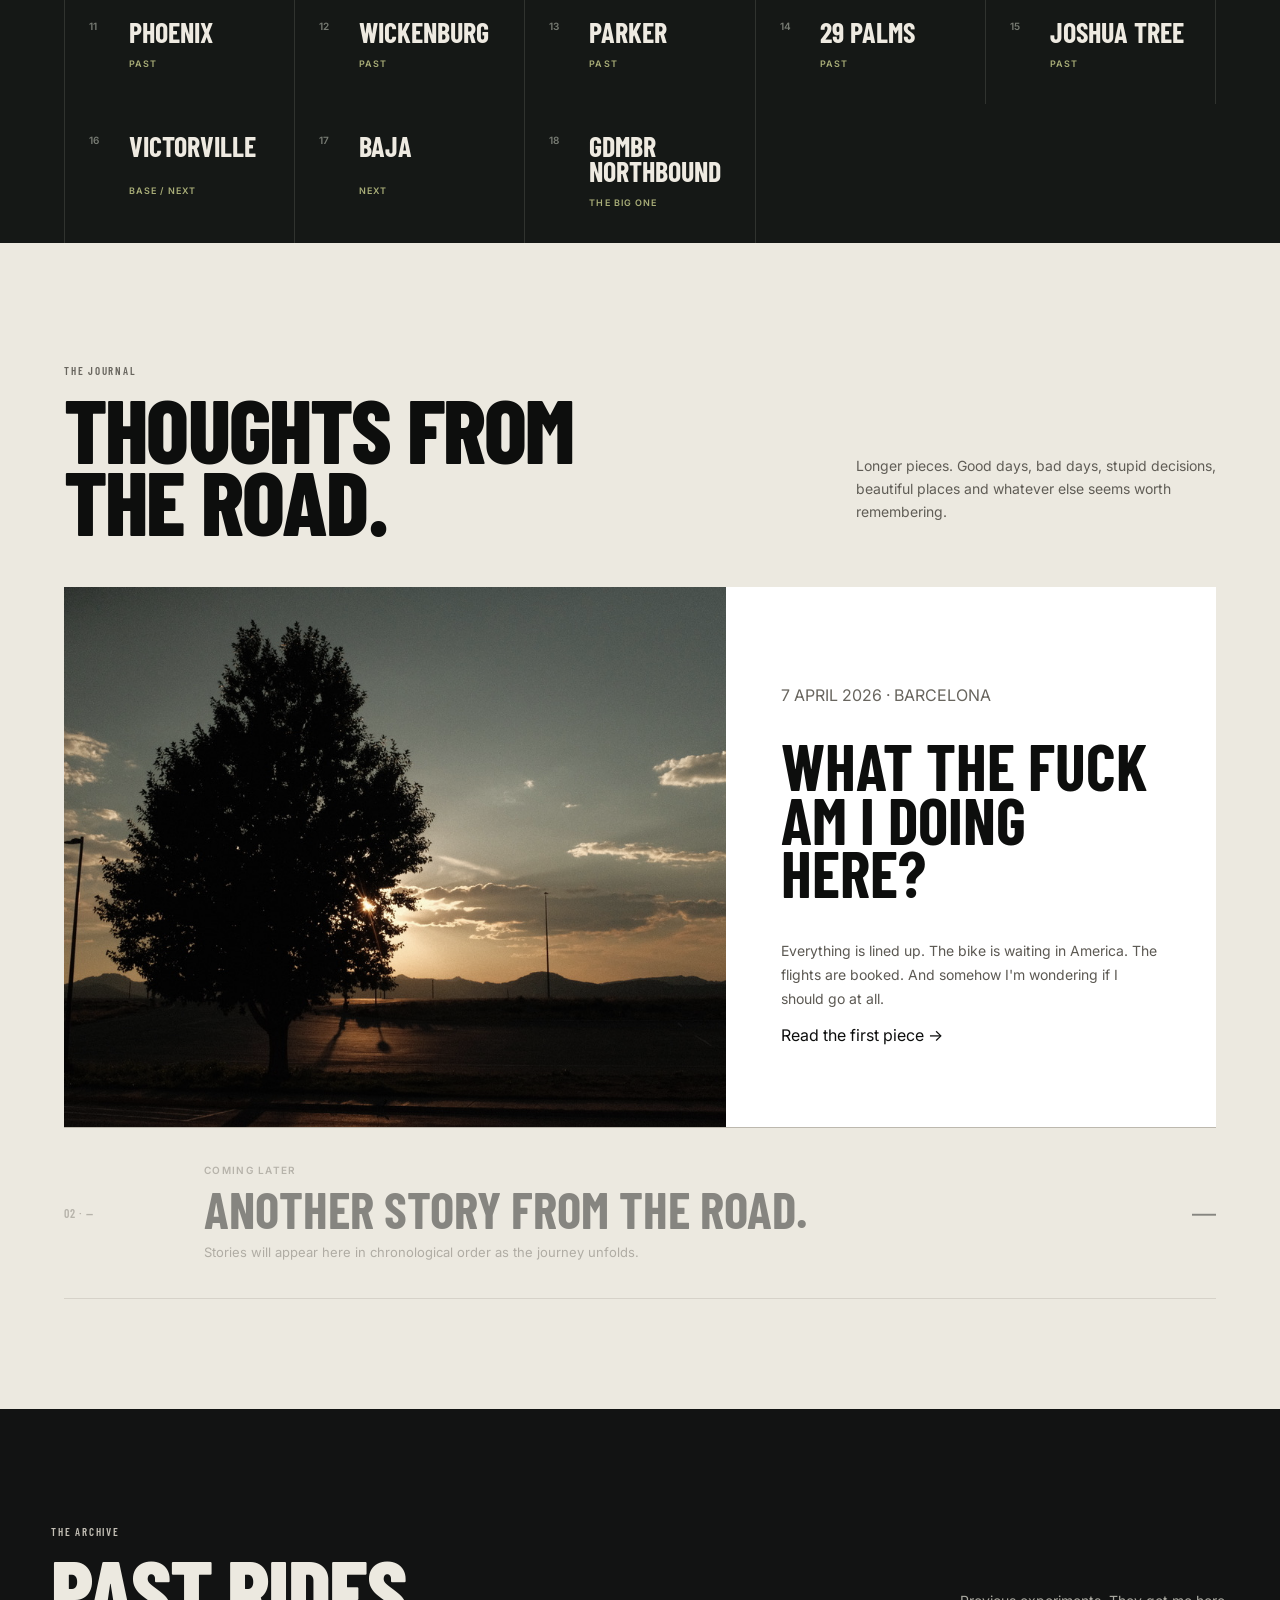
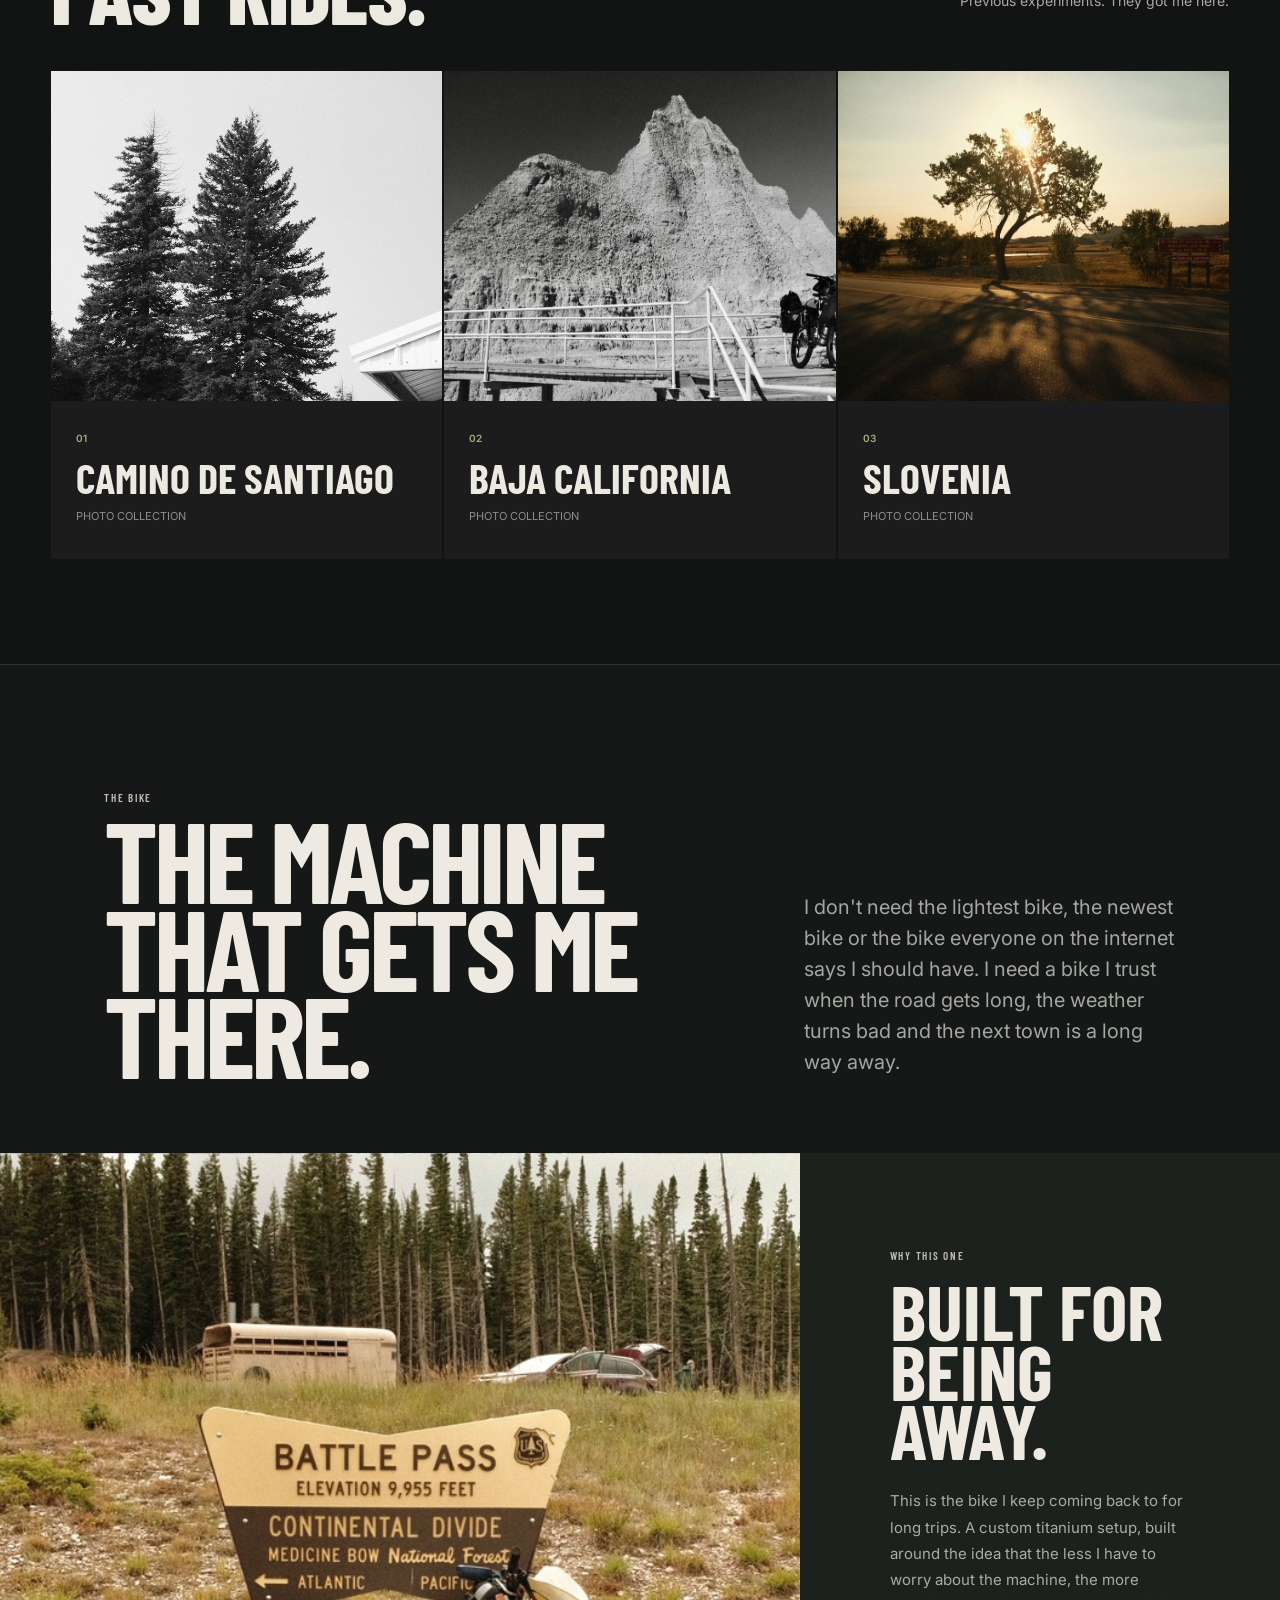
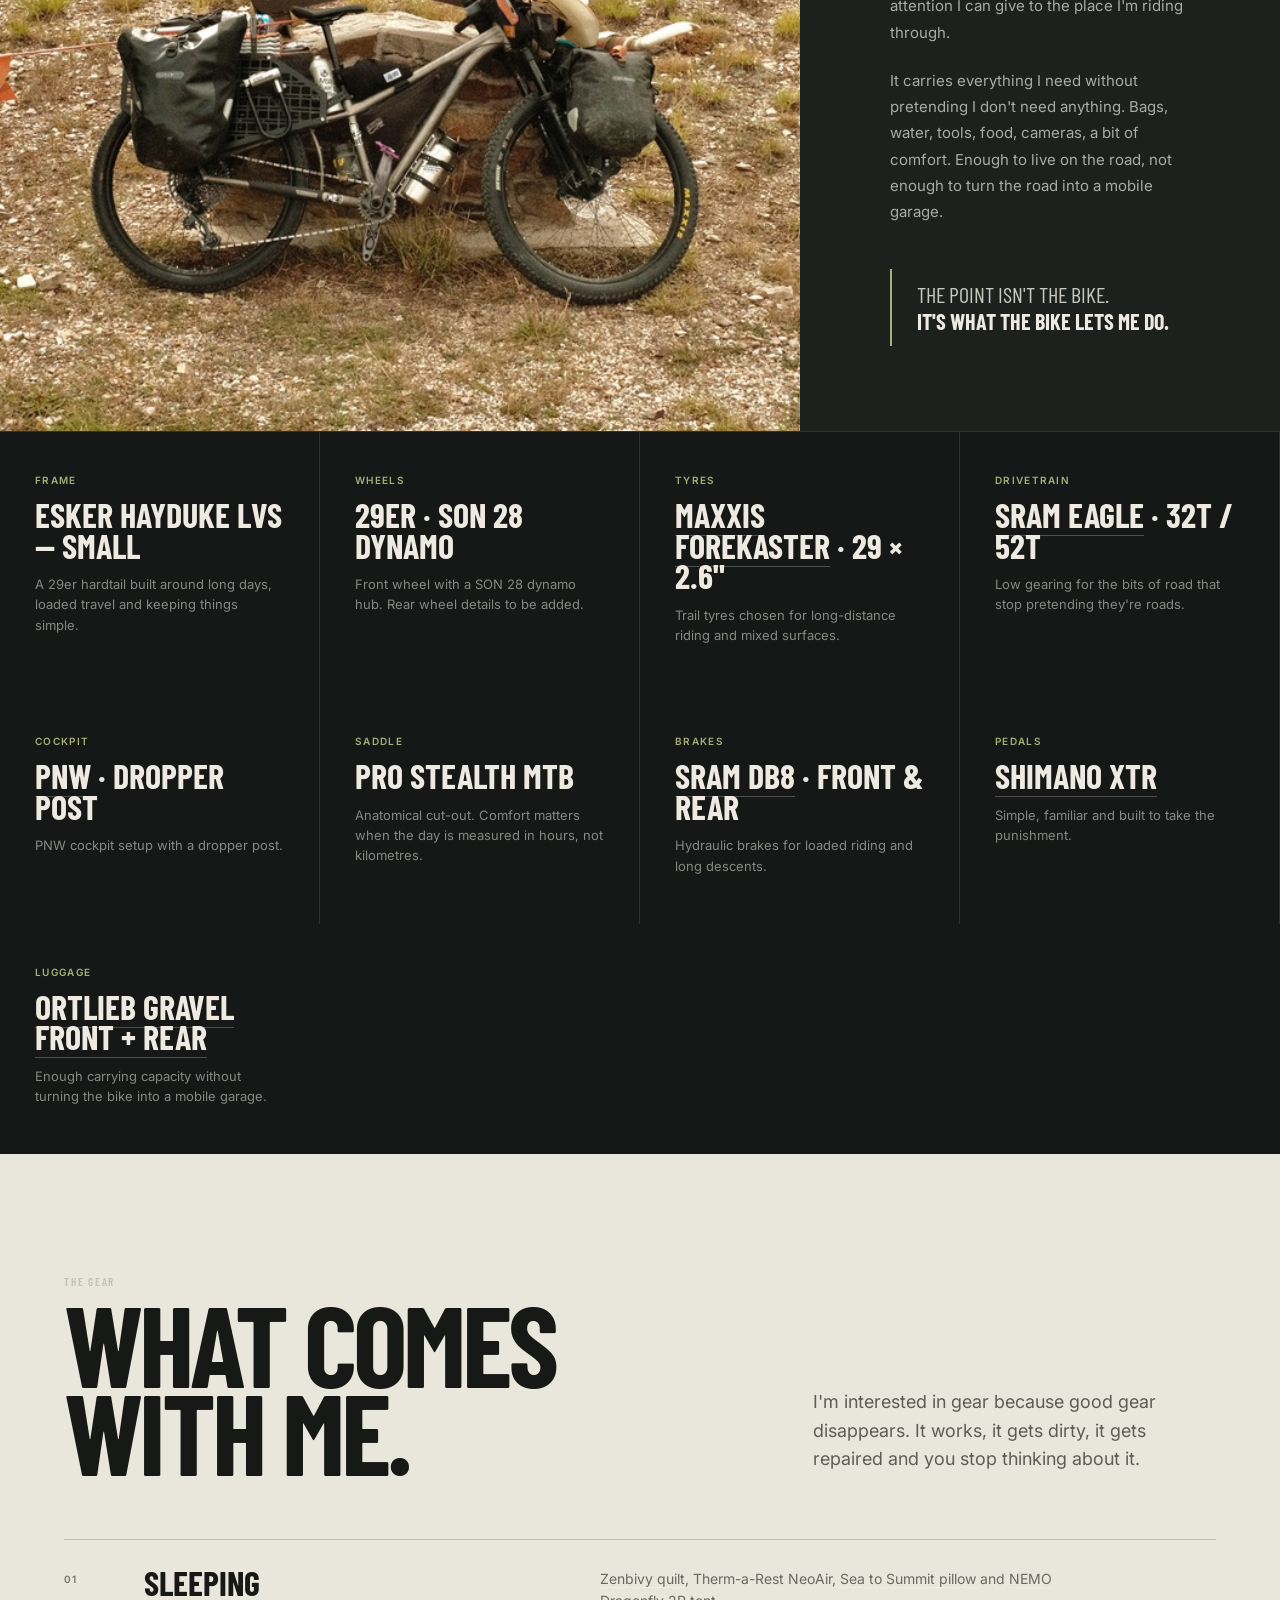
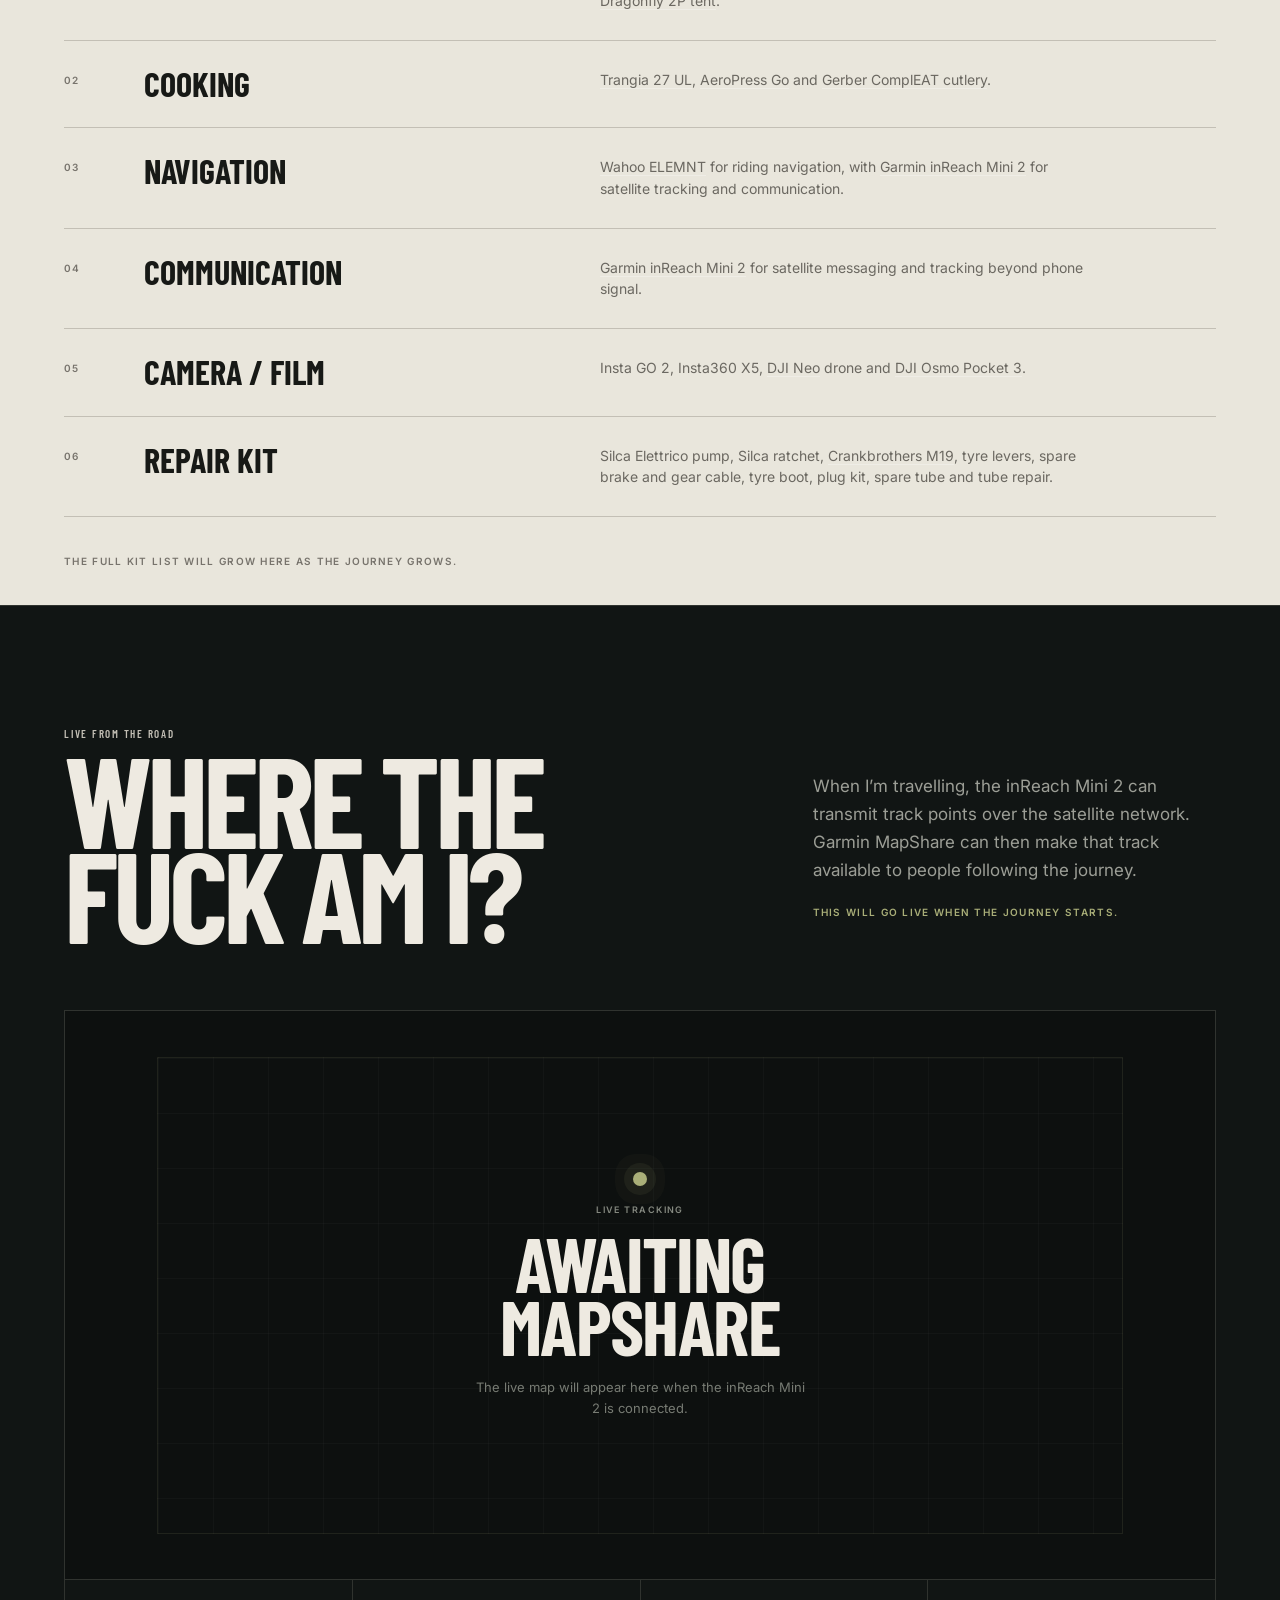
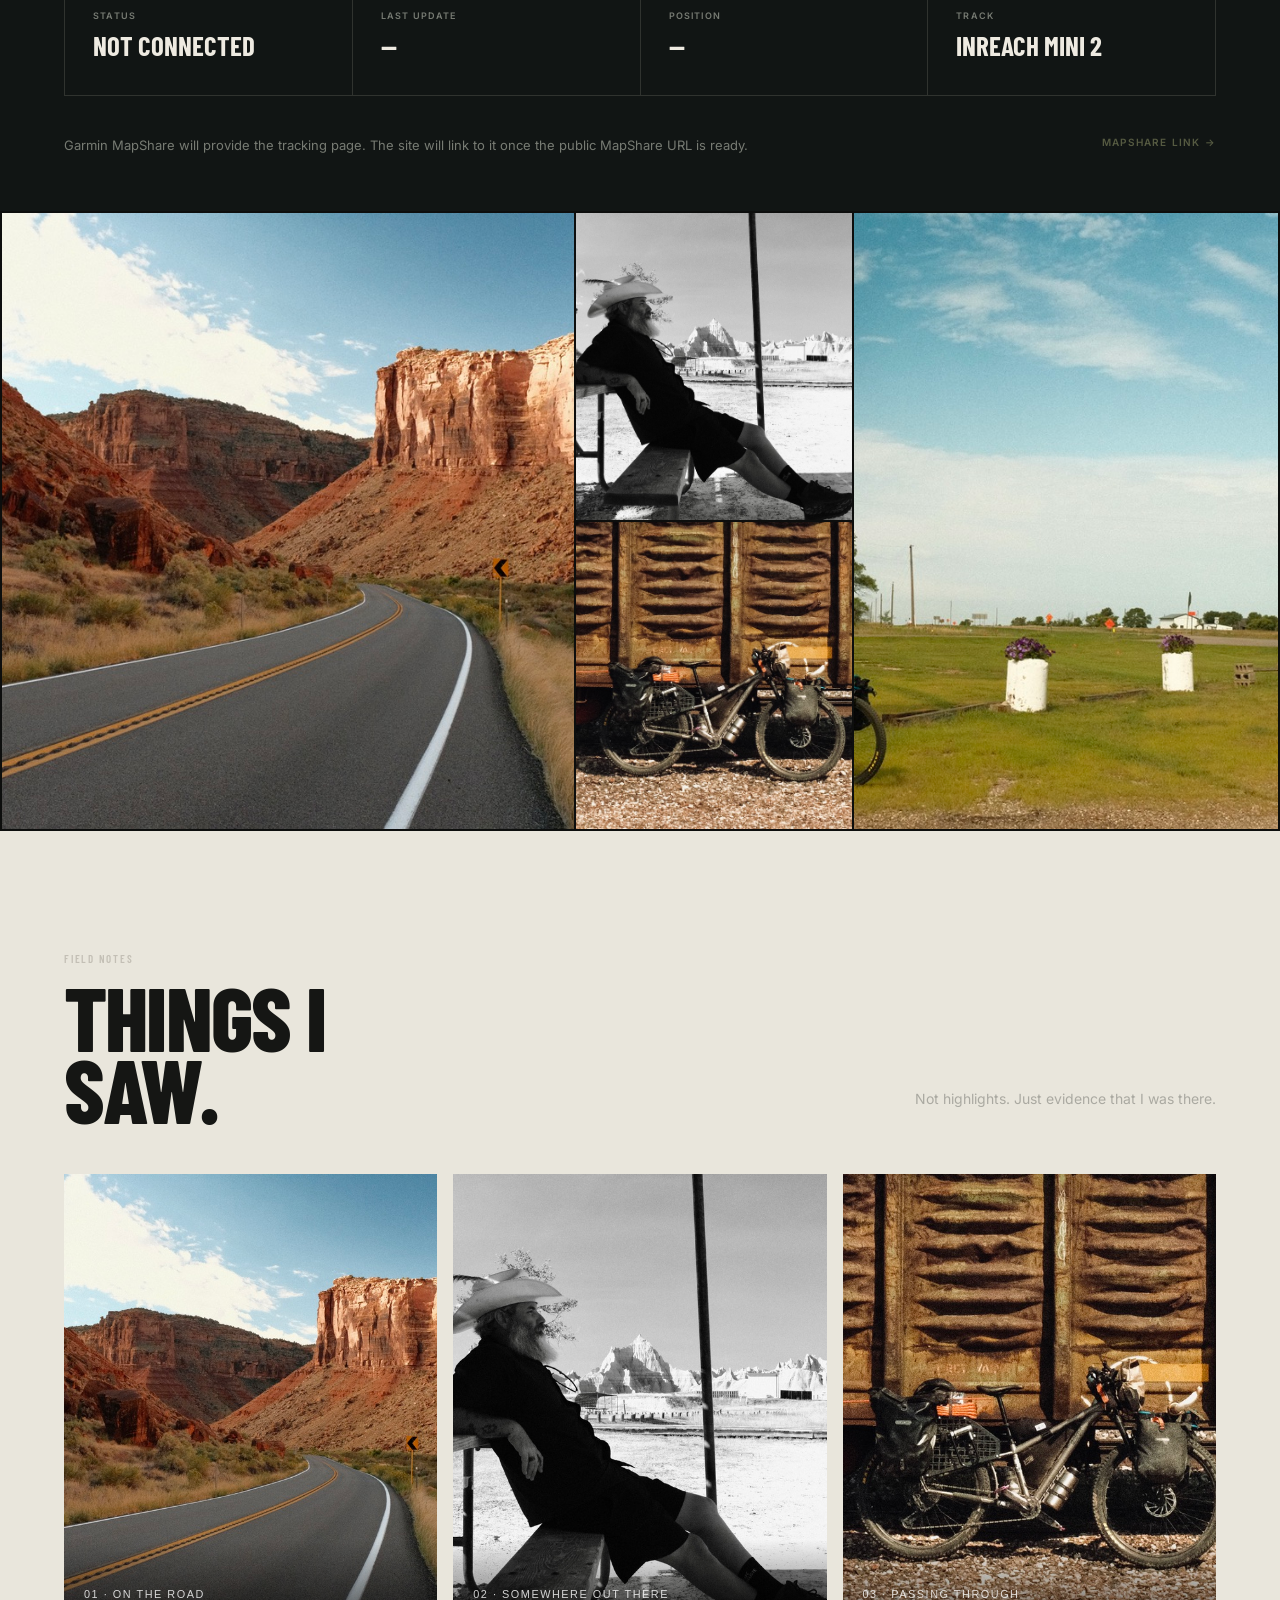
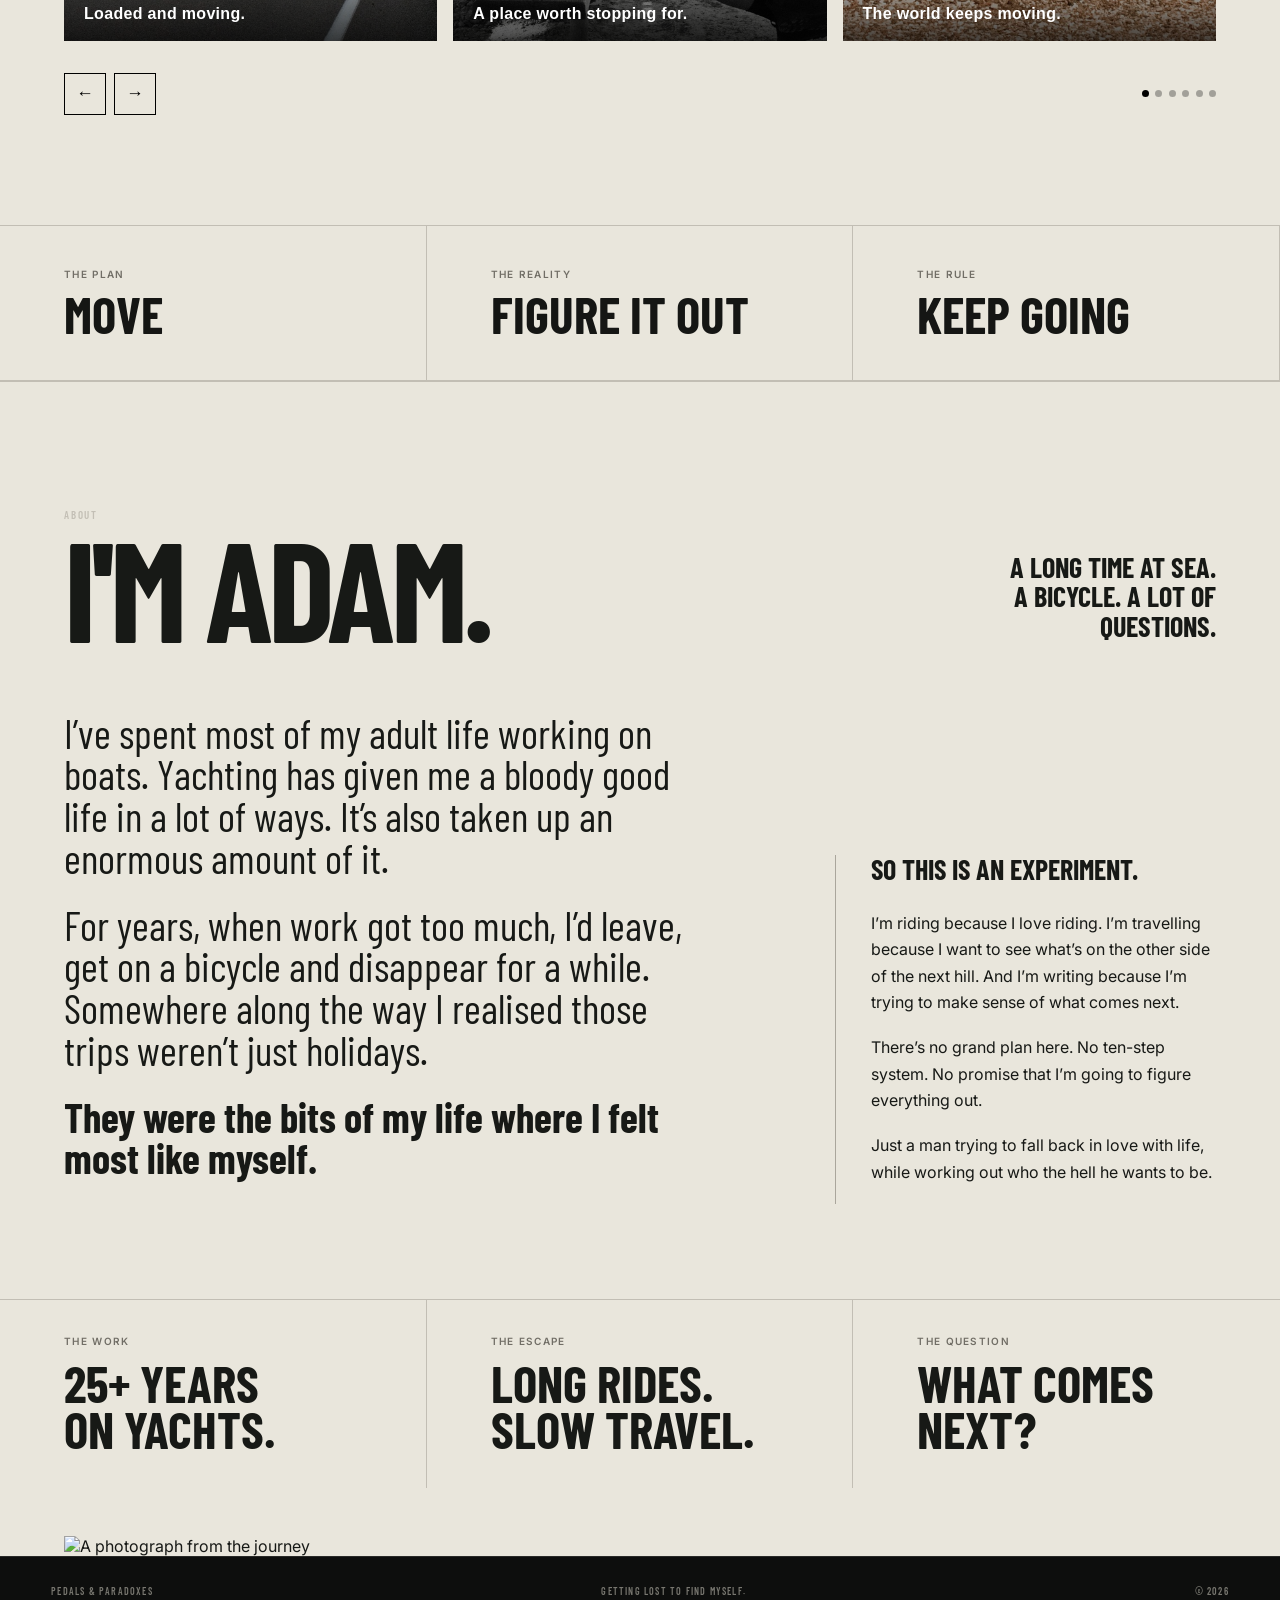
==== commit c1f62259: "v15 links" ====
--- a/index.html
+++ b/index.html
@@ -34,6 +34,12 @@
 @media(max-width:900px){.field-slide{flex-basis:calc(50% - .5rem)}}
 @media(max-width:700px){.field-slide{flex-basis:86%}.field-carousel{margin-top:1.75rem}}
 </style>
+
+<style>
+  .product-link { color: inherit; text-decoration: none; border-bottom: 1px solid rgba(255,255,255,.28); transition: border-color .2s ease, opacity .2s ease; }
+  .product-link:hover { border-bottom-color: currentColor; opacity: .78; }
+  .bike-specs .product-link { border-bottom-color: rgba(255,255,255,.24); }
+</style>
 </head>
 <body>
 <header class="header">
@@ -178,13 +184,13 @@
   <div class="bike-specs">
     <div><span>FRAME</span><strong>Esker Hayduke LVS — Small</strong><p>A 29er hardtail built around long days, loaded travel and keeping things simple.</p></div>
     <div><span>WHEELS</span><strong>29er · SON 28 dynamo</strong><p>Front wheel with a SON 28 dynamo hub. Rear wheel details to be added.</p></div>
-    <div><span>TYRES</span><strong>Maxxis Forekaster · 29 × 2.6"</strong><p>Trail tyres chosen for long-distance riding and mixed surfaces.</p></div>
-    <div><span>DRIVETRAIN</span><strong>SRAM Eagle · 32T / 52T</strong><p>Low gearing for the bits of road that stop pretending they're roads.</p></div>
-    <div><span>COCKPIT</span><strong>PNW · dropper post</strong><p>PNW cockpit setup with a dropper post.</p></div>
+    <div><span>TYRES</span><strong><a class="product-link" href="https://www.maxxis.com/us/tire/forekaster/" target="_blank" rel="noopener noreferrer">Maxxis Forekaster</a> · 29 × 2.6&quot;</strong><p>Trail tyres chosen for long-distance riding and mixed surfaces.</p></div>
+    <div><span>DRIVETRAIN</span><strong><a class="product-link" href="https://www.sram.com/en/service/models/cs-xg-1275-c1" target="_blank" rel="noopener noreferrer">SRAM Eagle</a> · 32T / 52T</strong><p>Low gearing for the bits of road that stop pretending they're roads.</p></div>
+    <div><span>COCKPIT</span><strong><a class="product-link" href="https://www.pnwcomponents.com/products/range-dropper-post" target="_blank" rel="noopener noreferrer">PNW</a> · dropper post</strong><p>PNW cockpit setup with a dropper post.</p></div>
     <div><span>SADDLE</span><strong>Pro Stealth MTB</strong><p>Anatomical cut-out. Comfort matters when the day is measured in hours, not kilometres.</p></div>
-    <div><span>BRAKES</span><strong>SRAM DB8 · front &amp; rear</strong><p>Hydraulic brakes for loaded riding and long descents.</p></div>
-    <div><span>PEDALS</span><strong>Shimano XTR</strong><p>Simple, familiar and built to take the punishment.</p></div>
-    <div><span>LUGGAGE</span><strong>Ortlieb Gravel Front + Rear</strong><p>Enough carrying capacity without turning the bike into a mobile garage.</p></div>
+    <div><span>BRAKES</span><strong><a class="product-link" href="https://support.sram.com/hc/en-us/sections/5926727917723-DB8" target="_blank" rel="noopener noreferrer">SRAM DB8</a> · front &amp; rear</strong><p>Hydraulic brakes for loaded riding and long descents.</p></div>
+    <div><span>PEDALS</span><strong><a class="product-link" href="https://bike.shimano.com/products/series/xtr.html" target="_blank" rel="noopener noreferrer">Shimano XTR</a></strong><p>Simple, familiar and built to take the punishment.</p></div>
+    <div><span>LUGGAGE</span><strong><a class="product-link" href="https://us.ortlieb.com/products/gravel-pack" target="_blank" rel="noopener noreferrer">Ortlieb Gravel Front + Rear</a></strong><p>Enough carrying capacity without turning the bike into a mobile garage.</p></div>
   </div>
 
   <div class="gear-section" id="gear">
@@ -193,12 +199,12 @@
       <p>I'm interested in gear because good gear disappears. It works, it gets dirty, it gets repaired and you stop thinking about it.</p>
     </div>
     <div class="gear-list">
-      <div class="gear-row"><span>01</span><strong>Sleeping</strong><p>Zenbivy quilt, Therm-a-Rest NeoAir, Sea to Summit pillow and NEMO Dragonfly 2P tent.</p></div>
-      <div class="gear-row"><span>02</span><strong>Cooking</strong><p>Trangia 27 UL, Aeropress Go and Gerber Compleat cutlery.</p></div>
-      <div class="gear-row"><span>03</span><strong>Navigation</strong><p>Wahoo ELEMNT for riding navigation, with Garmin inReach Mini 2 for satellite tracking and communication.</p></div>
-      <div class="gear-row"><span>04</span><strong>Communication</strong><p>Garmin inReach Mini 2 for satellite messaging and tracking beyond phone signal.</p></div>
-      <div class="gear-row"><span>05</span><strong>Camera / film</strong><p>Insta GO 2, Insta360 X5, DJI Neo drone and DJI Osmo Pocket 3.</p></div>
-      <div class="gear-row"><span>06</span><strong>Repair kit</strong><p>Silca Elettrico pump, Silca ratchet, Crankbrothers M19, tyre levers, spare brake and gear cable, tyre boot, plug kit, spare tube and tube repair.</p></div>
+      <div class="gear-row"><span>01</span><strong>Sleeping</strong><p><a class="product-link" href="https://zenbivy.com/pages/performance-focused-backpacking-beds" target="_blank" rel="noopener noreferrer">Zenbivy quilt</a>, Therm-a-Rest NeoAir, <a class="product-link" href="https://seatosummit.com/collections/camping-pillows" target="_blank" rel="noopener noreferrer">Sea to Summit pillow</a> and <a class="product-link" href="https://www.nemoequipment.com/products/dragonfly-osmo" target="_blank" rel="noopener noreferrer">NEMO Dragonfly 2P tent</a>.</p></div>
+      <div class="gear-row"><span>02</span><strong>Cooking</strong><p><a class="product-link" href="https://trangia.se/en/shop/" target="_blank" rel="noopener noreferrer">Trangia 27 UL</a>, <a class="product-link" href="https://aeropress.com/products/aeropress-go-travel-coffee-press" target="_blank" rel="noopener noreferrer">AeroPress Go</a> and <a class="product-link" href="https://gerbergear.com/products/compleat-utensil-set-burnt-bronze-31-003465n" target="_blank" rel="noopener noreferrer">Gerber ComplEAT cutlery</a>.</p></div>
+      <div class="gear-row"><span>03</span><strong>Navigation</strong><p><a class="product-link" href="https://eu.wahoofitness.com/devices/bike-computers" target="_blank" rel="noopener noreferrer">Wahoo ELEMNT</a> for riding navigation, with <a class="product-link" href="https://www.garmin.com/en-GB/p/765374/" target="_blank" rel="noopener noreferrer">Garmin inReach Mini 2</a> for satellite tracking and communication.</p></div>
+      <div class="gear-row"><span>04</span><strong>Communication</strong><p><a class="product-link" href="https://www.garmin.com/en-GB/p/765374/" target="_blank" rel="noopener noreferrer">Garmin inReach Mini 2</a> for satellite messaging and tracking beyond phone signal.</p></div>
+      <div class="gear-row"><span>05</span><strong>Camera / film</strong><p>Insta GO 2, Insta360 X5, <a class="product-link" href="https://www.dji.com/neo" target="_blank" rel="noopener noreferrer">DJI Neo</a> drone and <a class="product-link" href="https://www.dji.com/osmo-pocket-3" target="_blank" rel="noopener noreferrer">DJI Osmo Pocket 3</a>.</p></div>
+      <div class="gear-row"><span>06</span><strong>Repair kit</strong><p>Silca Elettrico pump, Silca ratchet, <a class="product-link" href="https://www.crankbrothers.com/products/m19" target="_blank" rel="noopener noreferrer">Crankbrothers M19</a>, tyre levers, spare brake and gear cable, tyre boot, plug kit, spare tube and tube repair.</p></div>
     </div>
     <div class="gear-footer">THE FULL KIT LIST WILL GROW HERE AS THE JOURNEY GROWS.</div>
   </div>
